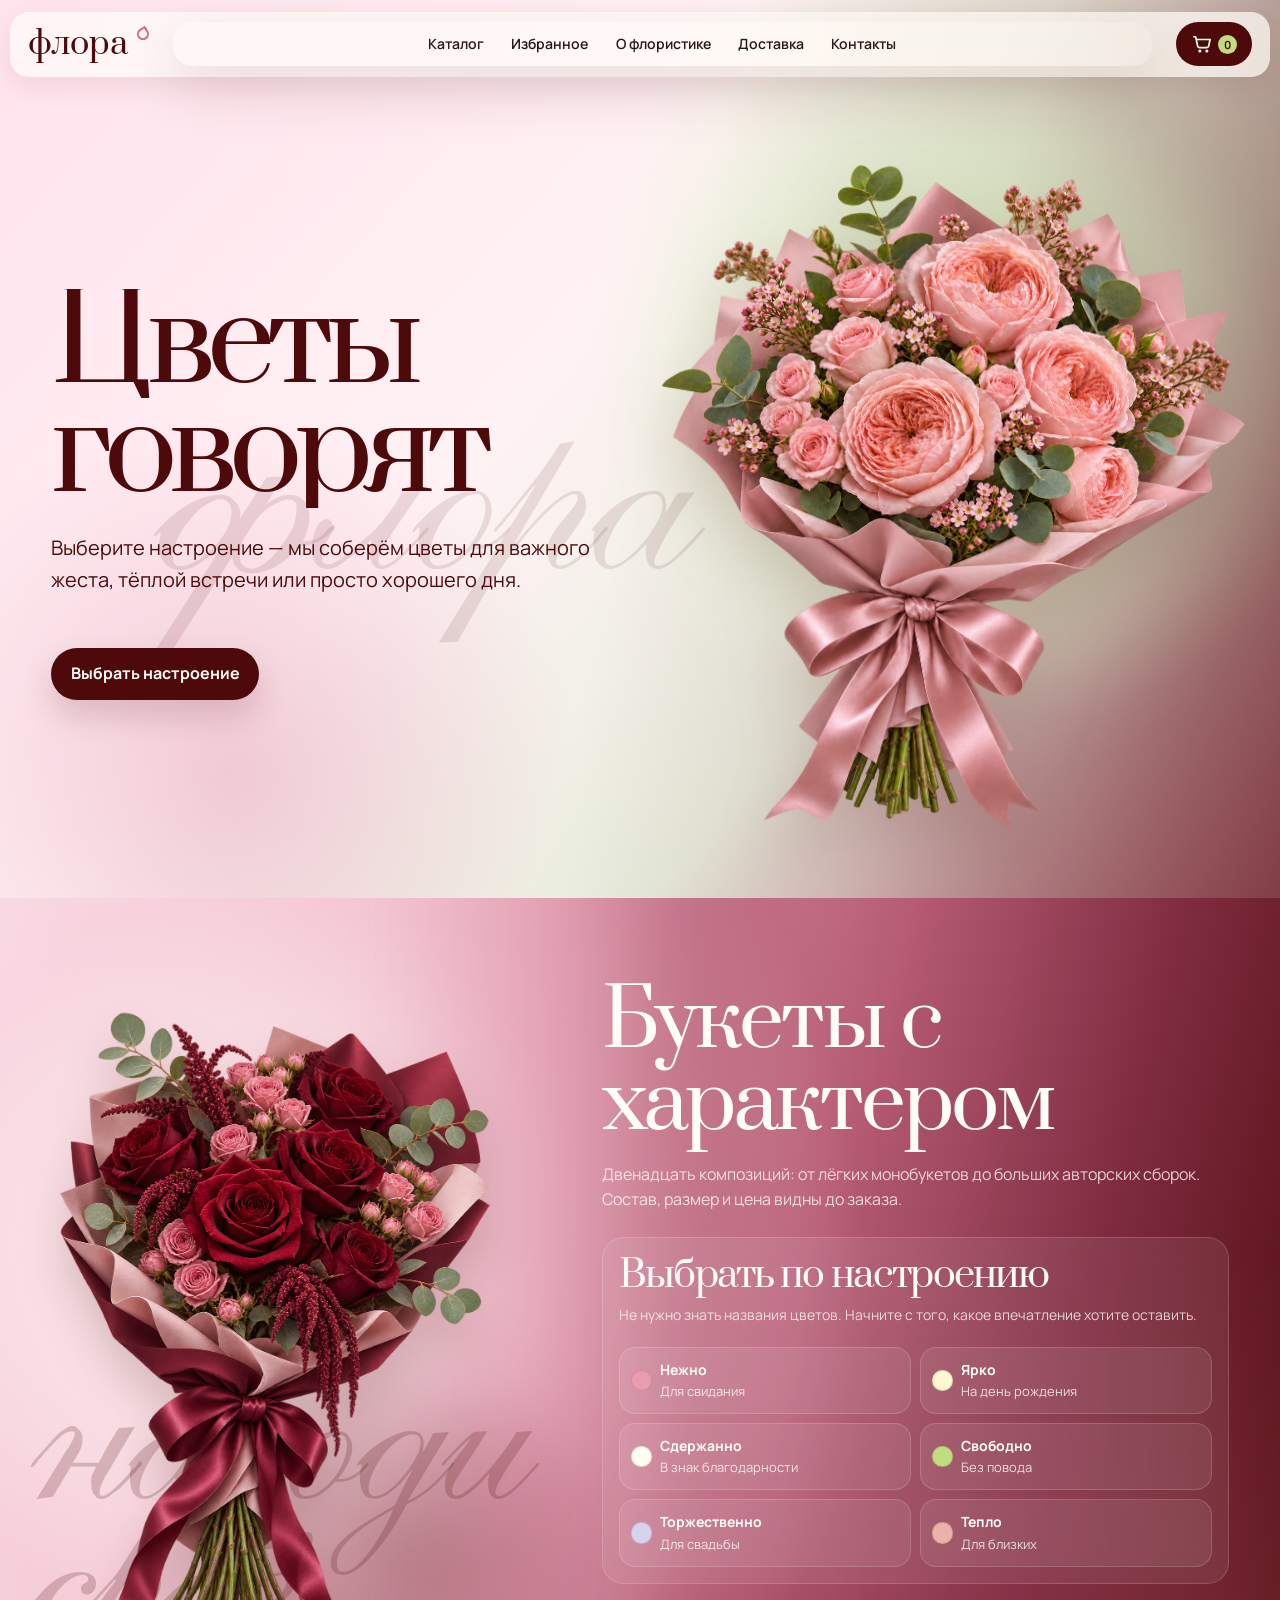
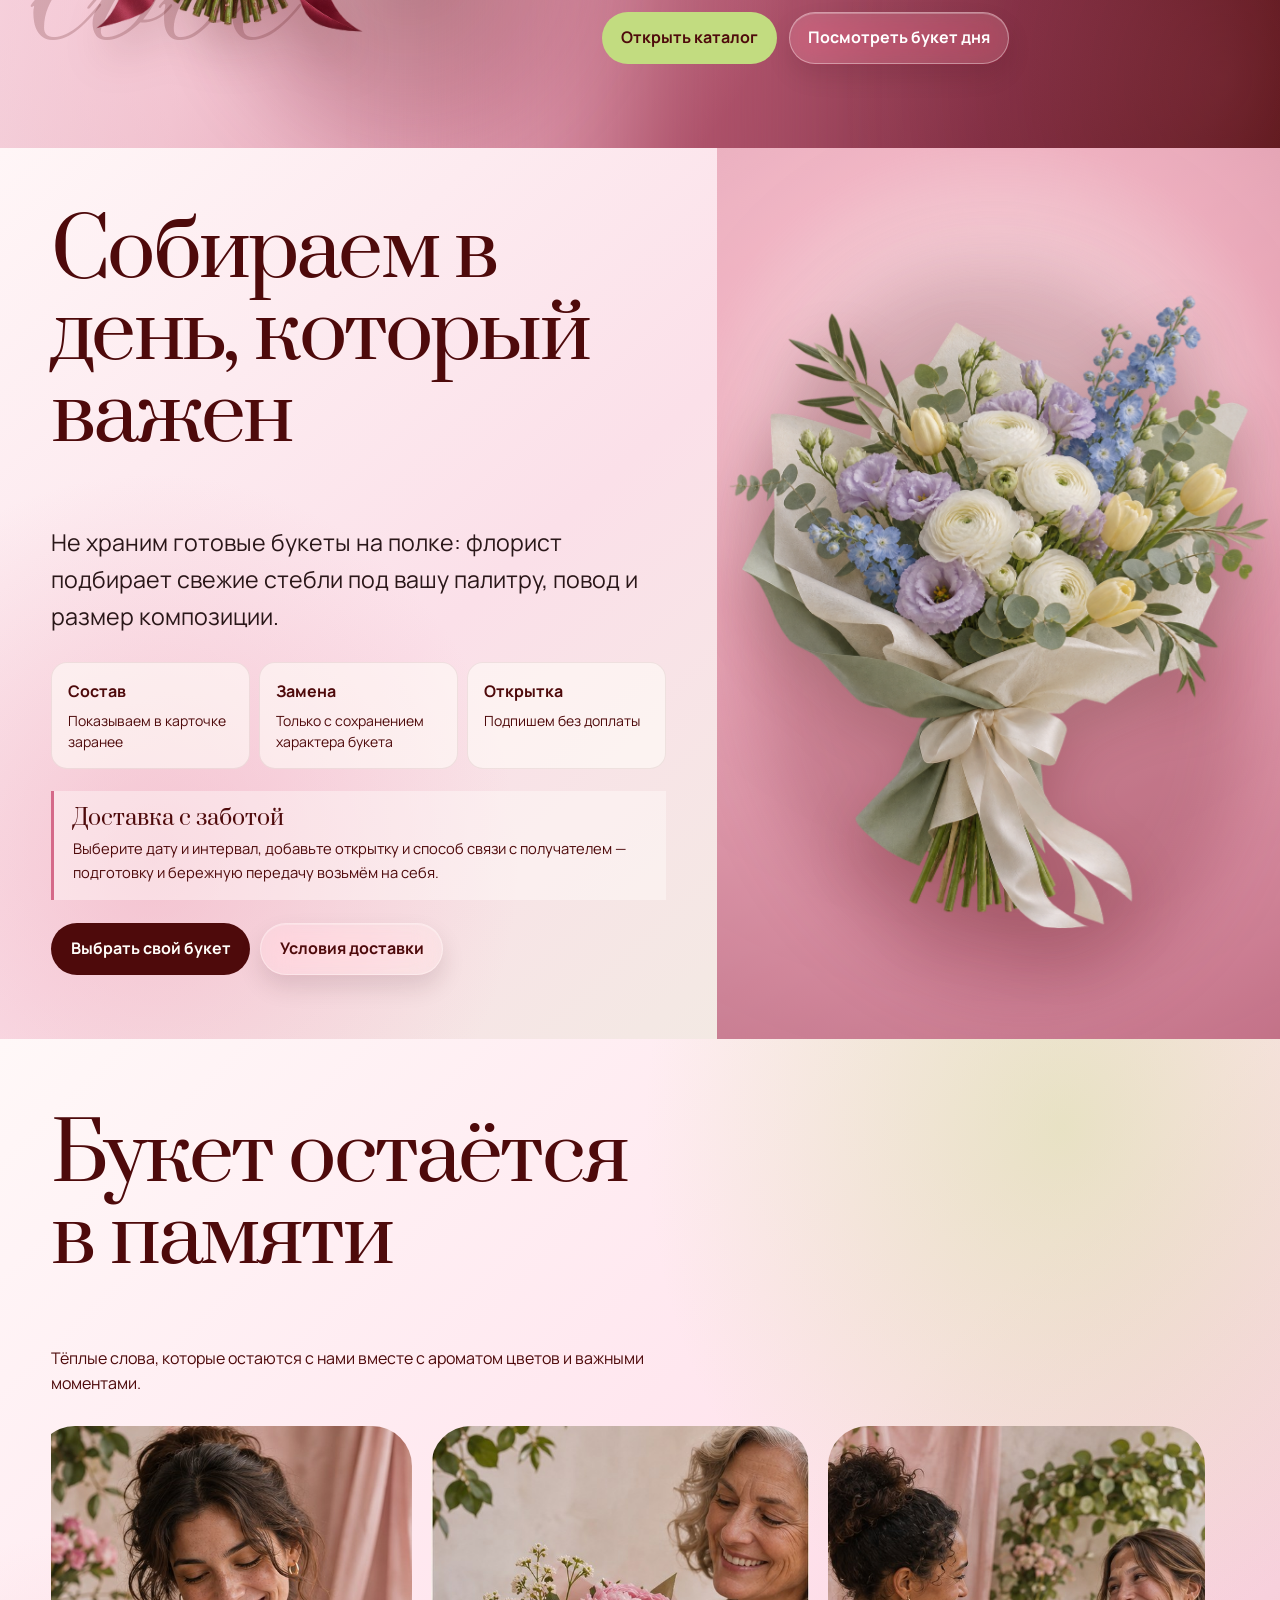
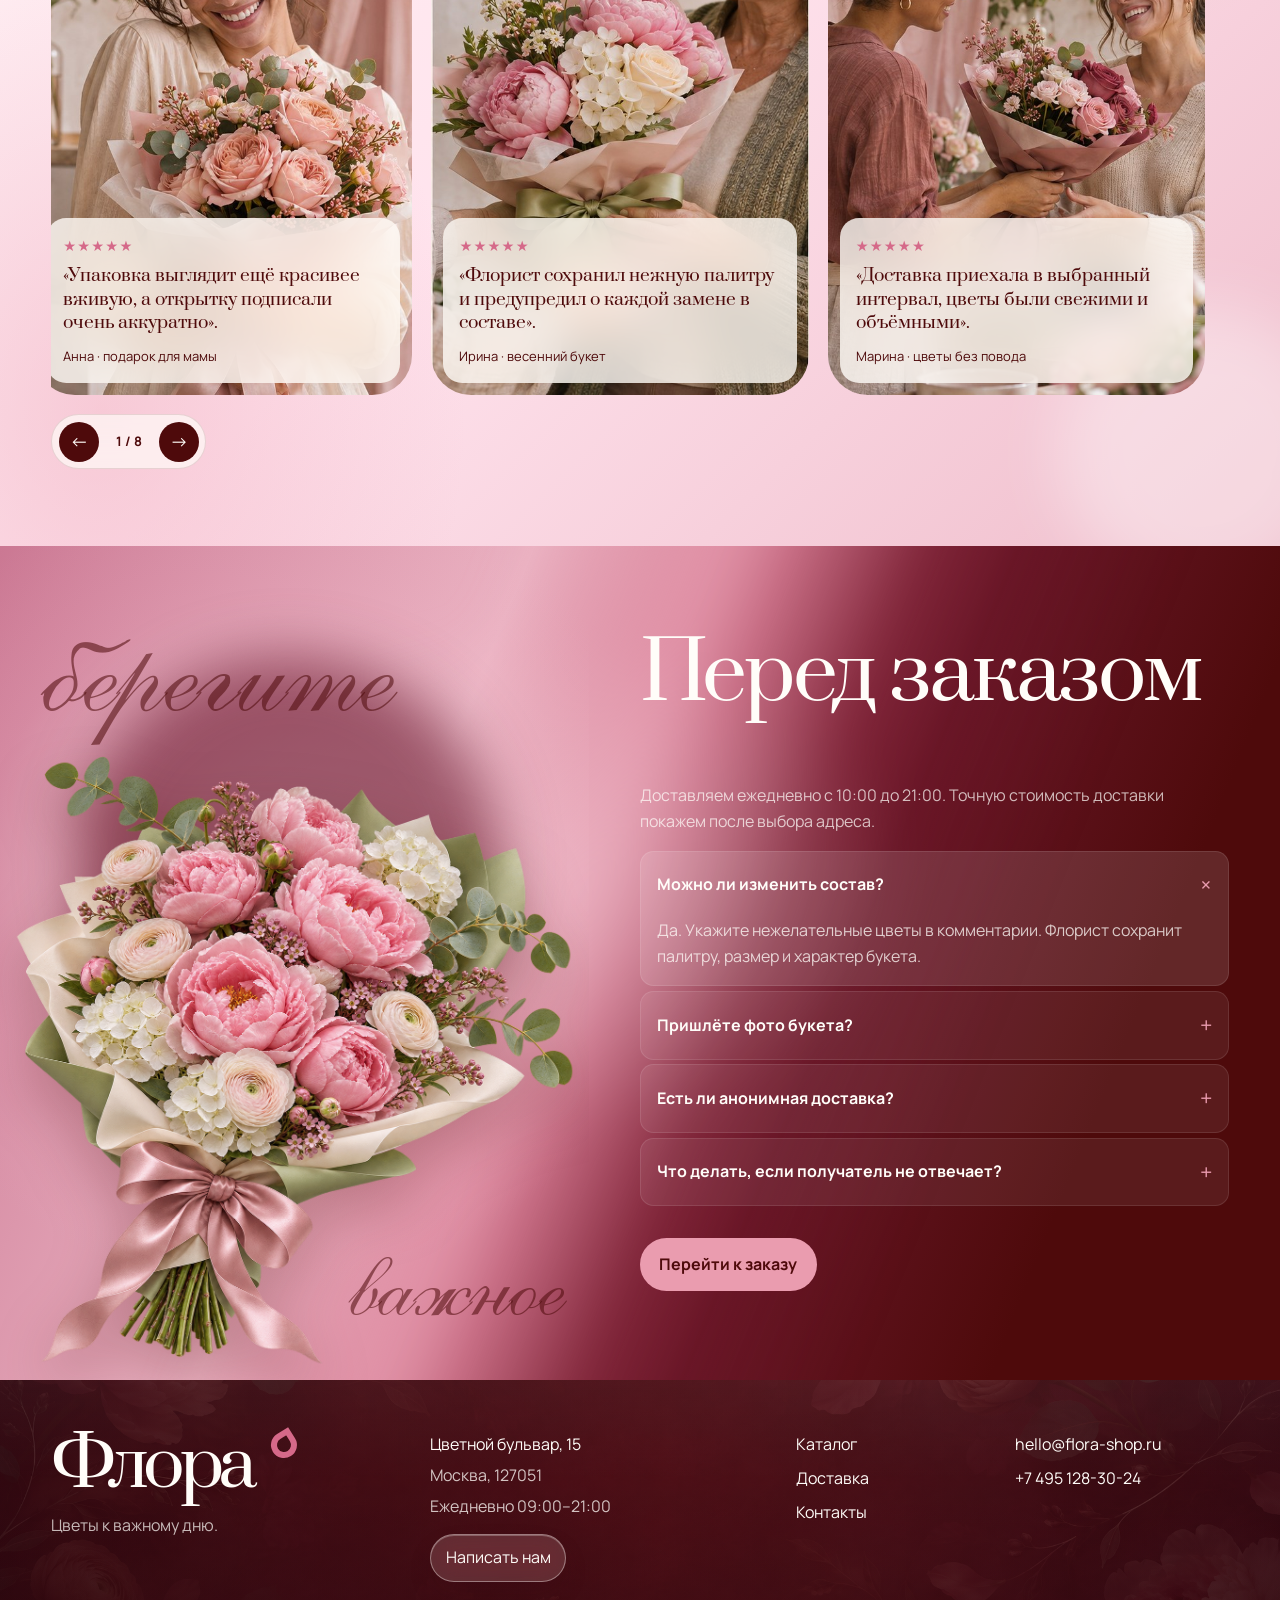
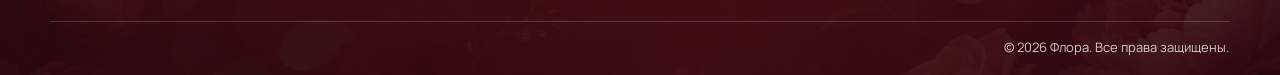
==== index.html @ 9ffde977 "Complete floral shop interface" ====
<!doctype html>
<html lang="ru">
<head>
  <meta charset="UTF-8">
  <meta name="viewport" content="width=device-width, initial-scale=1.0">
  <meta name="description" content="Флора — городской цветочный магазин: авторские букеты и бережная доставка.">
  <meta name="theme-color" content="#FFE6F0">
  <title>Флора — цветы к важному дню</title>
  <link rel="preconnect" href="https://fonts.googleapis.com">
  <link rel="preconnect" href="https://fonts.gstatic.com" crossorigin>
  <link href="https://fonts.googleapis.com/css2?family=Manrope:wght@400;500;600;700&family=Prata&display=swap" rel="stylesheet">
  <link rel="stylesheet" href="css/style.css">
  <link rel="stylesheet" href="css/responsive.css">
  <script>document.documentElement.classList.add('js')</script>
  <script type="module" src="js/main.js"></script>
</head>
<body data-page="home">
  <a class="skip-link" href="#main-content">К основному содержанию</a>
  <header class="site-header" data-header>
    <a class="brand" href="index.html" aria-label="Флора, главная">флора</a>
    <button class="menu-toggle" type="button" aria-expanded="false" aria-controls="site-nav">Меню</button>
    <nav class="site-nav" id="site-nav" aria-label="Основная навигация">
      <a href="catalog.html">Каталог</a>
      <a href="saved.html">Избранное</a>
      <a href="#atelier">О флористике</a>
      <a href="order.html">Доставка</a>
      <a href="contacts.html">Контакты</a>
    </nav>
    <a class="cart-link" href="bag.html" aria-label="Корзина, 0 товаров"><svg class="cart-link__icon" aria-hidden="true" viewBox="0 0 24 24"><path d="M3 4h2l2.1 10.1a2 2 0 0 0 2 1.6h7.8a2 2 0 0 0 2-1.6L20.5 7H6M9.5 20a.75.75 0 1 0 0-1.5.75.75 0 0 0 0 1.5ZM17 20a.75.75 0 1 0 0-1.5.75.75 0 0 0 0 1.5Z"/></svg><span class="cart-count" data-cart-count aria-hidden="true">0</span></a>
  </header>

  <main id="main-content">
    <section class="hero" aria-labelledby="hero-title">
      <div class="hero__photo shutter" data-shutter>
        <picture><img src="images/hero-bouquet-clean-cutout.png" width="1186" height="1327" fetchpriority="high" decoding="async" alt="Объёмный букет пудровых садовых роз с атласной лентой"></picture>
      </div>
      <div class="hero__content">
        <h1 id="hero-title" class="display lines"><span class="line"><span data-line style="--i:0">Цветы</span></span><span class="line"><span data-line style="--i:1">говорят</span></span></h1>
        <p class="hero__lead" data-rise style="--i:2">Выберите настроение — мы соберём цветы для важного жеста, тёплой встречи или просто хорошего дня.</p>
        <a class="button button--primary hero__action" href="#featured" data-rise style="--i:3">Выбрать настроение</a>
      </div>
    </section>

    <section class="featured" id="featured" aria-labelledby="featured-title" data-reveal>
      <div class="featured__visual" aria-hidden="true"><img src="images/featured-bouquet-transparent.png" width="1049" height="1500" loading="lazy" decoding="async" alt="" data-object-reveal></div>
      <div class="featured__copy">
        <div class="featured__intro">
          <h2 id="featured-title">Букеты с характером</h2>
          <p>Двенадцать композиций: от лёгких монобукетов до больших авторских сборок. Состав, размер и цена видны до заказа.</p>
        </div>
        <div class="mood-picker" aria-labelledby="mood-title">
          <div class="mood-picker__heading">
            <h3 id="mood-title">Выбрать по настроению</h3>
            <p>Не нужно знать названия цветов. Начните с того, какое впечатление хотите оставить.</p>
          </div>
          <div class="mood-picker__grid">
            <a href="catalog.html?occasion=date"><span class="color-dot color-dot--rose" aria-hidden="true"></span><strong>Нежно</strong><small>Для свидания</small></a>
            <a href="catalog.html?occasion=birthday"><span class="color-dot color-dot--sun" aria-hidden="true"></span><strong>Ярко</strong><small>На день рождения</small></a>
            <a href="catalog.html?occasion=thanks"><span class="color-dot color-dot--white" aria-hidden="true"></span><strong>Сдержанно</strong><small>В знак благодарности</small></a>
            <a href="catalog.html?occasion=universal"><span class="color-dot color-dot--field" aria-hidden="true"></span><strong>Свободно</strong><small>Без повода</small></a>
            <a href="catalog.html?occasion=wedding"><span class="color-dot color-dot--blue" aria-hidden="true"></span><strong>Торжественно</strong><small>Для свадьбы</small></a>
            <a href="catalog.html?occasion=universal"><span class="color-dot color-dot--warm" aria-hidden="true"></span><strong>Тепло</strong><small>Для близких</small></a>
          </div>
        </div>
        <div class="featured__actions">
          <a class="button button--primary" href="catalog.html">Открыть каталог</a>
          <a class="button button--quiet" href="product.html?id=3">Посмотреть букет дня</a>
        </div>
      </div>
    </section>

    <section class="atelier" id="atelier" aria-labelledby="atelier-title">
      <div class="atelier__copy" data-reveal>
        <h2 id="atelier-title">Собираем в день, который важен</h2>
        <p class="lead">Не храним готовые букеты на полке: флорист подбирает свежие стебли под вашу палитру, повод и размер композиции.</p>
        <dl class="atelier__facts">
          <div><dt>Состав</dt><dd>Показываем в карточке заранее</dd></div>
          <div><dt>Замена</dt><dd>Только с сохранением характера букета</dd></div>
          <div><dt>Открытка</dt><dd>Подпишем без доплаты</dd></div>
        </dl>
        <div class="atelier__delivery">
          <h3>Доставка с заботой</h3>
          <p>Выберите дату и интервал, добавьте открытку и способ связи с получателем — подготовку и бережную передачу возьмём на себя.</p>
        </div>
        <div class="atelier__actions"><a class="button button--primary" href="catalog.html">Выбрать свой букет</a><a class="button button--quiet" href="order.html">Условия доставки</a></div>
      </div>
      <figure class="atelier__photo atelier__photo--bouquet shutter" data-reveal><img src="images/atelier-spring-bouquet.png" width="1159" height="1358" loading="lazy" decoding="async" alt="Объёмный букет белых ранункулюсов, лиловой эустомы, голубого дельфиниума и тюльпанов"></figure>
    </section>

    <section class="reviews" aria-labelledby="reviews-title">
      <div class="reviews__heading" data-reveal>
        <h2 id="reviews-title">Букет остаётся<br>в памяти</h2>
        <p>Тёплые слова, которые остаются с нами вместе с ароматом цветов и важными моментами.</p>
      </div>
      <div class="reviews__carousel" data-reviews-carousel aria-roledescription="карусель" aria-label="Отзывы покупателей">
        <div class="reviews__grid" data-reviews-track>
          <figure class="review-card" data-reveal><img src="images/review-anna.jpg" width="583" height="879" loading="lazy" decoding="async" alt="Девушка держит пудровый букет садовых роз"><figcaption class="glass-card"><p class="review-stars" aria-label="5 из 5 звёзд">★★★★★</p><blockquote>«Упаковка выглядит ещё красивее вживую, а открытку подписали очень аккуратно».</blockquote><p>Анна · подарок для мамы</p></figcaption></figure>
          <figure class="review-card" data-reveal><img src="images/review-irina.jpg" width="583" height="879" loading="lazy" decoding="async" alt="Женщина получает букет пионов и гортензии"><figcaption class="glass-card"><p class="review-stars" aria-label="5 из 5 звёзд">★★★★★</p><blockquote>«Флорист сохранил нежную палитру и предупредил о каждой замене в составе».</blockquote><p>Ирина · весенний букет</p></figcaption></figure>
          <figure class="review-card" data-reveal><img src="images/review-marina.jpg" width="584" height="879" loading="lazy" decoding="async" alt="Две подруги передают друг другу букет в цветочной мастерской"><figcaption class="glass-card"><p class="review-stars" aria-label="5 из 5 звёзд">★★★★★</p><blockquote>«Доставка приехала в выбранный интервал, цветы были свежими и объёмными».</blockquote><p>Марина · цветы без повода</p></figcaption></figure>
          <figure class="review-card" data-reveal><img src="images/review-sofia.png" width="2048" height="3072" loading="lazy" decoding="async" alt="Девушка с букетом белых тюльпанов и розовых ранункулюсов"><figcaption class="glass-card"><p class="review-stars" aria-label="5 из 5 звёзд">★★★★★</p><blockquote>«Очень бережная доставка: написали заранее, а букет оказался ещё объёмнее, чем на фото».</blockquote><p>София · нежный комплимент</p></figcaption></figure>
          <figure class="review-card" data-reveal><img src="images/review-daniel.png" width="2048" height="3072" loading="lazy" decoding="async" alt="Пара принимает букет в светлом интерьере"><figcaption class="glass-card"><p class="review-stars" aria-label="5 из 5 звёзд">★★★★★</p><blockquote>«Заказал сюрприз: команда помогла с текстом открытки и всё приехало точно ко времени».</blockquote><p>Даниил · букет для свидания</p></figcaption></figure>
          <figure class="review-card" data-reveal><img src="images/review-elena.png" width="2048" height="3072" loading="lazy" decoding="async" alt="Женщина получает букет персиковых роз в светлой квартире"><figcaption class="glass-card"><p class="review-stars" aria-label="5 из 5 звёзд">★★★★★</p><blockquote>«Заказ оформила вечером, а утром уже получила бережное сообщение от курьера. Цветы — как на фото, только ещё нежнее».</blockquote><p>Елена · сюрприз для сестры</p></figcaption></figure>
          <figure class="review-card" data-reveal><img src="images/review-artem.png" width="2048" height="3072" loading="lazy" decoding="async" alt="Пара с бордовым букетом у городского кафе"><figcaption class="glass-card"><p class="review-stars" aria-label="5 из 5 звёзд">★★★★★</p><blockquote>«Угадали с настроением: глубокий винный букет и очень деликатная упаковка. Получательница была в восторге».</blockquote><p>Артём · важное свидание</p></figcaption></figure>
          <figure class="review-card" data-reveal><img src="images/review-vera.png" width="2048" height="3072" loading="lazy" decoding="async" alt="Девушка с весенним букетом белых тюльпанов"><figcaption class="glass-card"><p class="review-stars" aria-label="5 из 5 звёзд">★★★★★</p><blockquote>«Попросила сделать композицию лёгкой и весенней — получилось именно то самое ощущение. Спасибо флористу за вкус».</blockquote><p>Вера · цветы без повода</p></figcaption></figure>
        </div>
        <div class="reviews__controls" aria-label="Управление отзывами"><button class="reviews__control" type="button" data-review-prev aria-label="Предыдущий отзыв">←</button><span class="reviews__count" data-reviews-count aria-live="off">1 / 8</span><button class="reviews__control" type="button" data-review-next aria-label="Следующий отзыв">→</button></div>
      </div>
    </section>

    <section class="faq" aria-labelledby="faq-title">
      <div class="faq__media" data-reveal><span class="faq__halo" aria-hidden="true"></span><span class="faq__signature" aria-hidden="true"><span>берегите</span><span>важное</span></span><img class="faq__bouquet" src="images/catalog-bouquet-transparent.png" width="1024" height="1365" loading="lazy" decoding="async" alt="" data-object-reveal></div>
      <div class="faq__content" data-reveal>
        <h2 id="faq-title">Перед заказом</h2>
        <p>Доставляем ежедневно с 10:00 до 21:00. Точную стоимость доставки покажем после выбора адреса.</p>
        <details open><summary>Можно ли изменить состав?</summary><p>Да. Укажите нежелательные цветы в комментарии. Флорист сохранит палитру, размер и характер букета.</p></details>
        <details><summary>Пришлёте фото букета?</summary><p>По запросу мы отправим фото готовой композиции перед передачей курьеру.</p></details>
        <details><summary>Есть ли анонимная доставка?</summary><p>Да. Мы не назовём заказчика и не вложим чек в букет.</p></details>
        <details><summary>Что делать, если получатель не отвечает?</summary><p>Курьер свяжется с заказчиком и согласует повторную попытку.</p></details>
        <a class="button button--primary" href="order.html">Перейти к заказу</a>
      </div>
    </section>
  </main>

  <footer class="site-footer site-footer--unified">
    <img src="images/bouquet-garden-rose.jpg" width="354" height="354" loading="lazy" decoding="async" alt="">
    <div class="site-footer__grid">
      <div class="site-footer__identity"><a class="brand brand--footer" href="index.html">Флора</a><p>Цветы к важному дню.</p></div>
      <address class="site-footer__address"><a href="https://yandex.ru/maps" rel="noopener" target="_blank">Цветной бульвар, 15</a><span>Москва, 127051</span><span>Ежедневно 09:00–21:00</span><a href="tel:+74951283024">+7 495 128-30-24</a><a class="site-footer__write" href="mailto:hello@flora-shop.ru">Написать нам</a></address>
      <nav aria-label="Навигация в подвале"><a href="catalog.html">Каталог</a><a href="order.html">Доставка</a><a href="contacts.html">Контакты</a></nav>
      <div class="site-footer__contact"><a href="mailto:hello@flora-shop.ru">hello@flora-shop.ru</a><a href="tel:+74951283024">+7 495 128-30-24</a></div>
    </div>
    <div class="site-footer__bottom"><p class="site-footer__wordmark">флора</p><p>© <span data-current-year>2026</span> Флора. Все права защищены.</p></div>
  </footer>
  <button class="scroll-top" type="button" data-scroll-top aria-label="Вернуться наверх"><span aria-hidden="true">↑</span></button>
  <div class="toast" role="status" aria-live="polite" aria-atomic="true" hidden data-toast></div>
</body>
</html>
---- css/style.css ----
@font-face {
  font-family: "Allegretto Script Two";
  src: url("../assets/fonts/allegretto-script-two.ttf") format("truetype");
  font-display: swap;
}

:root {
  color-scheme: light;
  --paper: #f2eee8;
  --paper-bright: #fffdf9;
  --blush: #ffe6f0;
  --petal: #ea9caf;
  --orchid: #d56989;
  --sorbet: #c2dc80;
  --khaki: #9dad71;
  --garnet: #4e0a0b;
  --ink: #2a1719;
  --ink-soft: #4e0a0b;
  --danger: #9e263f;
  --success: #486330;
  --line: rgba(78, 10, 11, 0.18);
  --glass: rgba(255, 253, 249, 0.72);
  --glass-strong: rgba(255, 253, 249, 0.9);
  --shadow-sm: 0 10px 28px rgba(78, 10, 11, 0.08);
  --shadow-md: 0 24px 60px rgba(78, 10, 11, 0.14);
  --radius-sm: 0.75rem;
  --radius-md: 1.4rem;
  --radius-lg: 2.5rem;
  --max: 90rem;
  --gutter: clamp(1rem, 4vw, 4rem);
  --ease-out: cubic-bezier(0.23, 1, 0.32, 1);
  --ease-in-out: cubic-bezier(0.77, 0, 0.175, 1);
  --header-offset: 6.5rem;
  --font-display: "Prata", Georgia, serif;
  --font-script: "Allegretto Script Two", cursive;
  --font-ui: "Manrope", system-ui, sans-serif;
}

*,
*::before,
*::after { box-sizing: border-box; }

html {
  scroll-behavior: smooth;
  scroll-padding-top: var(--header-offset);
  overflow-x: clip;
}

body {
  margin: 0;
  min-width: 20rem;
  background: var(--paper);
  color: var(--ink);
  font-family: var(--font-ui);
  font-size: 1rem;
  line-height: 1.6;
  text-rendering: optimizeLegibility;
}

body::before {
  position: fixed;
  inset: 0;
  z-index: -2;
  background:
    radial-gradient(circle at 10% 8%, rgba(255, 179, 208, 0.44), transparent 32rem), /* taste-skill-ignore: user-pinned soft palette field */
    radial-gradient(circle at 92% 26%, rgba(194, 220, 128, 0.26), transparent 28rem), /* taste-skill-ignore: user-pinned soft palette field */
    linear-gradient(145deg, #fffdf9 0%, #f2eee8 48%, #ffe6f0 100%); /* taste-skill-ignore: user-pinned soft palette field */
  content: "";
}

img { display: block; max-width: 100%; }

a { color: inherit; text-underline-offset: 0.22em; }

button,
input,
select,
textarea { font: inherit; }

button,
select,
summary,
[role="button"],
.button { cursor: pointer; }

button { color: inherit; }

h1,
h2,
h3,
p { margin-top: 0; }

h1,
h2,
h3,
.brand,
.display {
  font-family: var(--font-display);
  font-weight: 400;
}

h1,
h2 {
  line-height: 1.02;
  letter-spacing: -0.035em;
}

h1 { font-size: clamp(2.7rem, 12vw, 6.7rem); }
h2 { font-size: clamp(2.25rem, 8vw, 5rem); }
h3 { font-size: 1.35rem; line-height: 1.15; }

:focus-visible {
  outline: 0.18rem solid var(--garnet);
  outline-offset: 0.2rem;
}

::selection { background: var(--sorbet); color: var(--garnet); }

[hidden] { display: none !important; }

.skip-link {
  position: fixed;
  top: 0.5rem;
  left: 0.5rem;
  z-index: 100;
  padding: 0.75rem 1rem;
  background: var(--garnet);
  color: var(--paper-bright);
  transform: translateY(-150%);
  transition: transform 160ms var(--ease-out);
}

.skip-link:focus { transform: translateY(0); }

.site-header {
  position: sticky;
  top: 0.75rem;
  z-index: 50;
  display: grid;
  grid-template-columns: auto 1fr auto;
  align-items: center;
  gap: 0.55rem;
  width: min(calc(100% - 1.25rem), calc(var(--max) - 2rem));
  margin: 0.75rem auto 0;
  padding: 0.55rem 0.65rem 0.55rem 1rem;
  border: 0;
  border-radius: 1.2rem;
  background: var(--glass-strong);
  box-shadow: var(--shadow-sm); /* taste-skill-ignore: sticky glass navigation is a real overlay */
  isolation: isolate;
}

@supports (backdrop-filter: blur(1px)) {
  .site-header,
  .glass-card,
  .bouquet-finder,
  .catalog-controls,
  .cart-summary,
  .order-summary {
    background: var(--glass);
    backdrop-filter: blur(22px) saturate(145%); /* taste-skill-ignore: liquid glass explicitly requested */
  }
}

.brand {
  color: var(--garnet);
  font-size: clamp(1.5rem, 4vw, 2rem);
  line-height: 1;
  text-decoration: none;
}

.brand::after { display: inline-block; width: .38em; aspect-ratio: 1; margin-left: .28em; border: .09em solid var(--orchid); border-radius: 50% 0 50% 50%; content: ""; transform: rotate(-32deg); vertical-align: top; }

.menu-toggle {
  justify-self: end;
  min-width: 3rem;
  min-height: 2.75rem;
  border: 0;
  border-radius: 999px;
  background: transparent;
  color: var(--garnet);
  font-weight: 700;
}

.site-nav {
  position: absolute;
  top: calc(100% + 0.55rem);
  left: 0;
  display: grid;
  width: 100%;
  padding: 0.8rem;
  border: 1px solid rgba(255, 255, 255, 0.8);
  border-radius: 1.2rem;
  background: rgba(255, 253, 249, 0.96);
  box-shadow: var(--shadow-md); /* taste-skill-ignore: navigation popover is a real overlay */
  opacity: 0;
  pointer-events: none;
  transform: translateY(-0.35rem) scale(0.97);
  transform-origin: top center;
  transition: opacity 180ms var(--ease-out), transform 180ms var(--ease-out);
}

.site-header.is-open .site-nav {
  opacity: 1;
  pointer-events: auto;
  transform: translateY(0) scale(1);
}

.using-keyboard .site-nav { transition-duration: 0ms; }
.using-keyboard .button,
.using-keyboard .menu-toggle,
.using-keyboard .cart-link,
.using-keyboard .icon-button { transition-duration: 0ms; }

.site-nav a {
  min-height: 2.75rem;
  padding: 0.65rem 0.85rem;
  border-radius: 0.75rem;
  font-weight: 600;
  text-decoration: none;
}

.site-nav a[aria-current="page"] { background: var(--blush); color: var(--garnet); }

.cart-link {
  display: inline-flex;
  align-items: center;
  justify-content: center;
  gap: 0.3rem;
  min-height: 2.75rem;
  padding: 0.55rem 0.65rem;
  border-radius: 999px;
  background: var(--garnet);
  color: var(--paper-bright);
  font-size: .875rem;
  font-weight: 700;
  text-decoration: none;
}

.cart-link__icon {
  width: 1.4rem;
  height: 1.4rem;
  fill: none;
  stroke: currentColor;
  stroke-linecap: round;
  stroke-linejoin: round;
  stroke-width: 1.8;
}

.cart-count {
  display: grid;
  place-items: center;
  min-width: 1.2rem;
  height: 1.2rem;
  padding-inline: 0.2rem;
  border-radius: 999px;
  background: var(--sorbet);
  color: var(--garnet);
  font-size: .7rem;
  line-height: 1;
}

main { min-height: 55vh; }

.hero {
  position: relative;
  display: grid;
  grid-template-areas: "content" "photo";
  width: min(100%, var(--max));
  margin: -4.9rem auto 0;
  padding: 7.5rem var(--gutter) 4.5rem;
  background: var(--blush);
  overflow: clip;
  isolation: isolate;
}

.hero::before {
  position: absolute;
  top: 7rem;
  right: -5rem;
  z-index: -1;
  width: min(80vw, 34rem);
  aspect-ratio: 1;
  border-radius: 50%;
  background: #d9f9dc;
  content: "";
}

.hero__photo {
  position: relative;
  z-index: 2;
  grid-area: photo;
  width: min(82vw, 30rem);
  margin: 0 auto -5rem;
  transform: rotate(2deg);
}

.hero__photo picture,
.hero__photo img { width: 100%; }

.hero__photo img { aspect-ratio: auto; object-fit: contain; filter: drop-shadow(0 2rem 1.5rem rgba(78,10,11,.18)); } /* taste-skill-ignore: transparent object needs a grounded optical shadow */

.hero__content { position: relative; z-index: 3; grid-area: content; }

.display {
  max-width: 10ch;
  margin-bottom: 1.5rem;
  color: var(--garnet);
  font-size: clamp(3rem, 14vw, 7.6rem);
  line-height: 0.9;
  letter-spacing: -0.065em;
}

.line { display: block; overflow: hidden; }
.line > span { display: block; }

.hero__lead { max-width: 38rem; color: var(--ink-soft); font-size: clamp(1rem, 2vw, 1.25rem); }

.hero::after {
  position: absolute;
  top: 18%;
  left: -0.04em;
  z-index: 1;
  color: rgba(78, 10, 11, 0.085);
  content: "флора";
  font-family: var(--font-display);
  font-size: clamp(7rem, 28vw, 24rem);
  line-height: 0.75;
  letter-spacing: -0.08em;
  white-space: nowrap;
}

.bouquet-finder {
  display: grid;
  gap: 0.9rem;
  max-width: 42rem;
  margin-top: 2rem;
  padding: 1rem;
  border: 0;
  border-radius: var(--radius-md);
  background: rgba(255, 253, 249, 0.7);
}

.field-group { display: grid; align-content: start; gap: 0.38rem; }

.field-group label,
.promo-form > label {
  color: var(--garnet);
  font-size: .875rem;
  font-weight: 700;
  letter-spacing: 0;
  text-transform: none;
}

input,
select,
textarea {
  width: 100%;
  min-height: 3rem;
  border: 1px solid rgba(78, 10, 11, 0.28);
  border-radius: 0.75rem;
  background: rgba(255, 253, 249, 0.85);
  color: var(--ink);
  padding: 0.72rem 0.85rem;
  transition: border-color 160ms var(--ease-out), outline-color 160ms var(--ease-out);
}

textarea { resize: vertical; }

input:focus,
select:focus,
textarea:focus {
  border-color: var(--garnet);
  outline: .2rem solid rgba(213, 105, 137, 0.34);
  outline-offset: 0;
  outline: 0;
}

[aria-invalid="true"] { border-color: var(--danger); }

.finder-result {
  display: grid;
  grid-template-columns: auto 1fr;
  gap: 0.1rem 0.65rem;
  align-content: center;
  min-height: 3rem;
  padding: 0.4rem 0.75rem;
  border-left: 0.28rem solid var(--khaki);
  color: var(--ink-soft);
}

.finder-result strong { color: var(--garnet); }
.finder-result span:last-child { grid-column: 2; }

.button {
  display: inline-flex;
  align-items: center;
  justify-content: center;
  min-height: 3rem;
  padding: 0.78rem 1.15rem;
  border: 1px solid transparent;
  border-radius: 999px;
  font-weight: 700;
  text-align: center;
  text-decoration: none;
  transition: transform 140ms var(--ease-out), background-color 180ms ease, color 180ms ease, border-color 180ms ease;
}

.button:active,
.menu-toggle:active,
.cart-link:active,
.icon-button:active { transform: scale(0.97); }

.button--primary { background: var(--garnet); color: var(--paper-bright); }
.button--quiet { border-color: transparent; background: rgba(255,230,240,.72); color: var(--garnet); }
.button--wide { width: 100%; }

.featured,
.occasion-index,
.atelier,
.delivery-story,
.reviews,
.faq,
.contact-bands,
.page-intro,
.catalog,
.breadcrumbs,
.product-detail,
.related-products,
.cart-layout,
.checkout-layout,
.order-success,
.contact-hero,
.contact-notes {
  width: min(100%, var(--max));
  margin-inline: auto;
}

.featured {
  position: relative;
  display: grid;
  min-height: 42rem;
  background: var(--garnet);
  color: var(--paper-bright);
  overflow: hidden;
}

.featured__visual { position: relative; display: grid; place-items: center; min-height: 34rem; background: var(--blush); overflow: hidden; isolation: isolate; }
.featured__visual::before { position: absolute; inset: auto auto 8% -7%; z-index: -1; color: rgba(78,10,11,.13); content: "находи\A своё"; font-family: var(--font-script); font-size: clamp(8rem, 20vw, 18rem); line-height: .75; letter-spacing: -.08em; white-space: pre-line; }
.featured__visual img { width: min(88%, 34rem); max-height: 94%; object-fit: contain; filter: drop-shadow(0 1.8rem 1.4rem rgba(78,10,11,.2)); } /* taste-skill-ignore: transparent object needs a grounded optical shadow */

.featured__copy {
  display: grid;
  gap: 2rem;
  padding: clamp(2rem, 6vw, 5rem) var(--gutter);
}

.featured__copy h2 { max-width: 7ch; margin-bottom: 1rem; }
.featured__copy p { max-width: 38rem; color: rgba(255, 253, 249, 0.78); }
.featured__tabs { order: 2; display: flex; flex-wrap: wrap; gap: 0.5rem 1rem; font-size: 0.875rem; }
.featured__copy > div:nth-child(2) { order: 1; }
.featured__actions { order: 3; }
.featured__tabs a { color: var(--paper-bright); }
.featured__actions { display: flex; flex-wrap: wrap; gap: 0.7rem; }
.featured .button--primary { background: var(--sorbet); color: var(--garnet); }
.featured .button--quiet { border-color: rgba(255,255,255,.65); color: white; }

.occasion-index { padding: clamp(4rem, 9vw, 8rem) var(--gutter); background: var(--paper-bright); }
.occasion-index__title { display: grid; gap: 1rem; margin-bottom: 2.5rem; }
.occasion-index__title h2 { margin-bottom: 0; color: var(--garnet); }
.occasion-index__title p { max-width: 34rem; color: var(--ink-soft); }
.occasion-index__rows { display: grid; gap: .25rem; }
.occasion-index__rows a { display: grid; grid-template-columns: auto 1fr; gap: 0.25rem 0.8rem; align-items: center; padding: 1.2rem .85rem; background: rgba(255,230,240,.45); text-decoration: none; }
.occasion-index__rows a > span:last-child { grid-column: 2; color: var(--ink-soft); font-size: 0.85rem; }
.color-dot { grid-row: span 2; width: 2.6rem; aspect-ratio: 1; border-radius: 50%; }
.color-dot--rose { background: var(--petal); }
.color-dot--sun { background: #fcf8d2; }
.color-dot--white { background: #fffef3; }
.color-dot--field { background: var(--sorbet); }
.color-dot--blue { background: #d8d3ed; }

.atelier { display: grid; background: var(--blush); }
.atelier__copy { padding: clamp(3.5rem, 8vw, 7rem) var(--gutter); }
.atelier__copy h2 { max-width: 8ch; color: var(--garnet); }
.lead { max-width: 42rem; font-size: clamp(1.1rem, 2.5vw, 1.45rem); }
.atelier__facts { display: grid; margin: 2.5rem 0 0; }
.atelier__facts div { padding: 1rem; background: rgba(255,253,249,.45); }
.atelier__facts dt { color: var(--garnet); font-weight: 700; }
.atelier__facts dd { margin: 0; color: var(--ink-soft); }
.atelier__photo { margin: 0; min-height: 28rem; overflow: hidden; }
.atelier__photo img { width: 100%; height: 100%; object-fit: cover; }

.delivery-story { display: grid; gap: 2rem; padding: clamp(4rem, 9vw, 8rem) var(--gutter); background: var(--paper); }
.delivery-story__intro h2 { max-width: 7ch; color: var(--garnet); }
.delivery-story__intro p { max-width: 38rem; color: var(--ink-soft); }
.text-link { color: var(--garnet); font-weight: 700; }
.delivery-slip { display: grid; gap: .35rem; margin: 0; padding: 0; list-style: none; }
.delivery-slip li { display: grid; grid-template-columns: auto 1fr auto; gap: 0.8rem; align-items: baseline; padding: 1rem; background: rgba(255,230,240,.52); }
.delivery-slip li::before { width: .72rem; aspect-ratio: 1; border-radius: 50%; background: var(--orchid); content: ""; }
.delivery-slip time { color: var(--ink-soft); font-size: 0.85rem; }
.delivery-slip__total { color: var(--garnet); font-weight: 700; }

.reviews { position: relative; padding: clamp(4rem, 9vw, 8rem) var(--gutter); background: var(--blush); overflow: hidden; }
.reviews::before { position: absolute; right: -4rem; bottom: -3rem; width: 18rem; aspect-ratio: 1; border-radius: 50%; background: rgba(255,255,255,.38); filter: blur(2rem); content: ""; }
.reviews__heading { position: relative; z-index: 2; max-width: 48rem; margin-bottom: 2.5rem; }
.reviews__heading h2 { color: var(--garnet); }
.reviews__heading > p:last-child { max-width: 40rem; color: var(--ink-soft); }
.section-note { margin-bottom: 0.7rem; color: var(--garnet); font-size: .875rem; font-weight: 700; letter-spacing: .04em; }
.reviews__grid { display: grid; gap: 1.2rem; }
.review-card { position: relative; min-height: 30rem; margin: 0; border-radius: var(--radius-lg); overflow: hidden; }
.review-card img { width: 100%; height: 100%; min-height: 30rem; object-fit: cover; }
.glass-card { position: absolute; right: 0.75rem; bottom: 0.75rem; left: 0.75rem; padding: 1rem; border: 0; border-radius: 1.2rem; background: rgba(255,253,249,.8); }
.glass-card blockquote { margin: 0 0 0.75rem; color: var(--garnet); font-family: var(--font-display); font-size: 1.08rem; line-height: 1.35; }
.glass-card p { margin: 0; color: var(--ink-soft); font-size: .8125rem; }

.faq { display: grid; background: var(--garnet); color: var(--paper-bright); }
.faq__media { position: relative; min-height: 30rem; overflow: hidden; }
.faq__main-photo { width: 100%; height: 100%; min-height: 30rem; object-fit: cover; opacity: .82; }
.faq__detail-photo { position: absolute; right: 1rem; bottom: 1rem; width: 36%; aspect-ratio: 1; border: .55rem solid var(--paper-bright); border-radius: 50%; object-fit: cover; }
.faq__content { padding: clamp(3rem, 7vw, 6rem) var(--gutter); }
.faq__content > p { color: rgba(255,253,249,.72); }
.faq details { margin-bottom: .3rem; padding-inline: 1rem; background: rgba(255,255,255,.07); }
.faq details:last-of-type { margin-bottom: 2rem; }
.faq summary { padding: 1rem 0; font-weight: 700; }
.faq details p { color: rgba(255,253,249,.76); }
.faq .button { background: var(--petal); color: var(--garnet); }

.contact-bands { display: grid; padding: 0; background: var(--paper-bright); }
.contact-bands > * { margin: 0; padding: 1rem var(--gutter); background: rgba(255,230,240,.35); text-decoration: none; }
.contact-bands__hello { background: var(--khaki); color: var(--garnet); font-weight: 700; }

.site-footer { position: relative; width: min(100%, var(--max)); min-height: 42rem; margin-inline: auto; padding: clamp(2rem, 5vw, 4rem) var(--gutter); background: var(--garnet); color: var(--paper-bright); overflow: hidden; isolation: isolate; }
.site-footer > img { position: absolute; inset: 0; z-index: -2; width: 100%; height: 100%; object-fit: cover; opacity: .26; }
.site-footer::after { position: absolute; inset: 0; z-index: -1; background: linear-gradient(180deg, rgba(78,10,11,.35), rgba(78,10,11,.94)); content: ""; } /* taste-skill-ignore: permitted photo scrim */
.site-footer__top { display: flex; flex-wrap: wrap; justify-content: space-between; gap: 2rem; }
.site-footer nav { display: flex; flex-wrap: wrap; gap: 1rem 1.5rem; }
.site-footer__wordmark { margin: 7rem 0 2rem; font-family: var(--font-display); font-size: clamp(5rem, 25vw, 18rem); line-height: .7; letter-spacing: -.08em; }
.site-footer__legal { display: grid; gap: 1rem; padding-top: 1.5rem; font-size: .875rem; }
.credits { color: rgba(255,253,249,.62); }
.site-footer--compact { min-height: auto; display: grid; gap: 2rem; background: var(--garnet); }
.site-footer--compact::after { display: none; }
.site-footer--compact p { margin-bottom: 0; }
.brand--footer { color: var(--paper-bright); }

.page-intro { display: grid; min-height: 25rem; background: var(--blush); overflow: hidden; }
.page-intro > div,
.page-intro--simple { padding: clamp(5rem, 10vw, 9rem) var(--gutter) clamp(3rem, 7vw, 6rem); }
.page-intro h1 { max-width: 10ch; margin-bottom: 1rem; color: var(--garnet); }
.page-intro p { max-width: 38rem; color: var(--ink-soft); font-size: 1.1rem; }
.page-intro img { width: 100%; height: 100%; min-height: 24rem; padding: clamp(1.5rem, 4vw, 3.5rem); object-fit: contain; }
.page-intro--simple { display: block; min-height: auto; }

.catalog { padding: clamp(2rem, 6vw, 5rem) var(--gutter) clamp(5rem, 8vw, 8rem); background: var(--paper-bright); }
.catalog-controls { position: relative; z-index: 15; display: grid; gap: .8rem; margin-bottom: 2.5rem; padding: 1rem; border: 0; border-radius: var(--radius-md); background: rgba(255,253,249,.94); }
.catalog-controls__reset { align-self: end; }
.catalog-status { display: flex; flex-wrap: wrap; align-items: baseline; justify-content: space-between; gap: 1rem; margin-bottom: 1.5rem; }
.catalog-status h2 { margin-bottom: 0; color: var(--garnet); font-size: clamp(2rem, 6vw, 3.8rem); }
.catalog-status p { margin-bottom: 0; color: var(--ink-soft); }

.product-grid { display: grid; grid-template-columns: repeat(2, minmax(0, 1fr)); gap: 1rem; }
.product-card { position: relative; display: grid; align-content: start; min-width: 0; background: transparent; }
.product-card__media { position: relative; aspect-ratio: 4 / 5; border-radius: 1.25rem; background: var(--blush); overflow: hidden; }
.product-card__media img { width: 100%; height: 100%; object-fit: cover; transition: transform 280ms var(--ease-out); }
.product-card__badge { position: absolute; top: .65rem; left: .65rem; padding: .32rem .56rem; border-radius: 999px; background: var(--garnet); color: white; font-size: .8125rem; font-weight: 700; }
.icon-button { display: grid; place-items: center; width: 2.75rem; height: 2.75rem; border: 1px solid rgba(78,10,11,.18); border-radius: 50%; background: rgba(255,253,249,.86); color: var(--garnet); transition: transform 140ms var(--ease-out), background-color 180ms ease, color 180ms ease; }
.product-card__favorite { position: absolute; top: .55rem; right: .55rem; }
.product-card__favorite[aria-pressed="true"] { background: var(--garnet); color: white; }
.product-card__body { display: grid; gap: .55rem; padding: .85rem .15rem 0; }
.product-card__body h3 { margin: 0; color: var(--garnet); font-size: clamp(1rem, 3vw, 1.35rem); }
.product-card__body h3 a { text-decoration: none; }
.product-card__meta { margin: 0; color: var(--ink-soft); font-size: .8125rem; }
.product-card__footer { display: grid; gap: .55rem; }
.product-card__price { margin: 0; font-weight: 700; }
.product-card__actions { display: flex; flex-wrap: wrap; gap: .4rem; }
.product-card .button { min-height: 2.75rem; flex: 1; padding: .55rem .7rem; font-size: .8125rem; }

.empty-state { grid-column: 1 / -1; padding: 3rem 1rem; border: 1px dashed var(--line); border-radius: var(--radius-md); background: var(--blush); text-align: center; }
.empty-state h2 { font-size: 2rem; color: var(--garnet); }

.quick-view { width: min(94vw, 58rem); max-height: 88dvh; padding: 0; border: 0; border-radius: var(--radius-md); background: var(--paper-bright); color: var(--ink); box-shadow: var(--shadow-md); overflow: auto; scrollbar-width: none; -ms-overflow-style: none; transform-origin: center; opacity: 1; transform: scale(1); transition: opacity 220ms var(--ease-out), transform 220ms var(--ease-out), display 220ms allow-discrete, overlay 220ms allow-discrete; } /* taste-skill-ignore: modal is a real overlay */
.quick-view::-webkit-scrollbar { display: none; width: 0; height: 0; }
.quick-view:not([open]) { opacity: 0; transform: scale(.96); }
.quick-view::backdrop { background: rgba(42,23,25,.58); backdrop-filter: blur(8px); } /* taste-skill-ignore: modal backdrop */
.quick-view__close { position: sticky; top: .75rem; z-index: 2; float: right; margin: .75rem; min-height: 2.75rem; padding: .55rem .85rem; border: 0; border-radius: 999px; background: var(--garnet); color: white; font-weight: 700; }
.quick-view__layout { display: grid; clear: both; }
.quick-view__layout .product-gallery__stage > img { width: 100%; height: 100%; min-height: 22rem; object-fit: cover; }
.quick-view__copy { padding: 1.5rem; }
.quick-view__copy h2 { color: var(--garnet); font-size: 2.5rem; }

.breadcrumbs { display: flex; flex-wrap: wrap; gap: .5rem; padding: 2rem var(--gutter); color: var(--ink-soft); font-size: .85rem; }
.product-detail { display: grid; min-height: 34rem; background: var(--paper-bright); }
.product-detail__media { position: relative; min-height: 26rem; background: var(--blush); overflow: hidden; }
.product-detail__media img { width: 100%; height: 100%; object-fit: cover; }
.product-detail__content { padding: clamp(2rem, 6vw, 5rem) var(--gutter); }
.product-detail__content h1 { color: var(--garnet); font-size: clamp(2.6rem, 8vw, 5.5rem); }
.product-detail__lead { color: var(--ink-soft); font-size: 1.15rem; }
.product-detail__price { font-size: 1.35rem; font-weight: 700; }
.product-detail__facts { display: grid; margin: 2rem 0; }
.product-detail__facts div { display: grid; grid-template-columns: 7rem 1fr; gap: 1rem; padding: .85rem; background: rgba(255,230,240,.38); }
.product-detail__facts dt { font-weight: 700; }
.product-detail__facts dd { margin: 0; color: var(--ink-soft); }
.product-detail__actions { display: flex; flex-wrap: wrap; gap: .65rem; }
.loading-message { padding: 3rem var(--gutter); }
.related-products { padding: clamp(4rem, 8vw, 7rem) var(--gutter); }
.related-products h2 { color: var(--garnet); }

.cart-layout,
.checkout-layout { display: grid; gap: 2rem; padding: 0 var(--gutter) clamp(5rem, 8vw, 8rem); }
.cart-items > h2,
.order-form > h2 { color: var(--garnet); font-size: clamp(1.8rem, 5vw, 2.8rem); }
.cart-item { display: grid; grid-template-columns: 5rem 1fr; gap: 1rem; margin-bottom: .45rem; padding: 1rem; background: rgba(255,253,249,.72); }
.cart-item img { width: 5rem; aspect-ratio: 1; border-radius: .75rem; object-fit: cover; }
.cart-item__body { min-width: 0; }
.cart-item__body h3 { margin-bottom: .3rem; }
.cart-item__actions { display: flex; flex-wrap: wrap; gap: .45rem; align-items: center; }
.quantity-control { display: inline-flex; align-items: center; border: 1px solid var(--line); border-radius: 999px; }
.quantity-control button { width: 2.75rem; height: 2.75rem; border: 0; background: transparent; }
.quantity-control span { min-width: 1.5rem; text-align: center; }
.link-button { min-height: 2.75rem; border: 0; background: transparent; color: var(--garnet); text-decoration: underline; }
.cart-summary,
.order-summary { align-self: start; padding: 1.25rem; border: 0; border-radius: var(--radius-md); background: rgba(255,253,249,.9); }
.cart-summary h2,
.order-summary h2 { color: var(--garnet); font-size: 2rem; }
.cart-summary dl { margin: 0 0 1.5rem; }
.cart-summary dl div { display: flex; justify-content: space-between; gap: 1rem; padding: .6rem; background: rgba(255,230,240,.32); }
.cart-summary dd { margin: 0; text-align: right; }
.cart-summary__total { color: var(--garnet); font-weight: 700; font-size: 1.1rem; }
.promo-form { margin-bottom: 1rem; }
.promo-form > div { display: grid; gap: .5rem; }
.form-message { min-height: 1.5rem; margin: .35rem 0; color: var(--ink-soft); }

.order-form { padding: clamp(1.25rem, 4vw, 2.5rem); border-radius: var(--radius-md); background: var(--paper-bright); }
.order-form__grid { display: grid; gap: 1rem; margin-bottom: 2.5rem; }
.field-error { min-height: 1.2em; margin: 0; color: var(--danger); font-size: .8125rem; }
.form-error-summary { margin-bottom: 1.5rem; padding: 1rem 1.1rem; border: 2px solid var(--danger); border-radius: var(--radius-sm); background: #fff3f5; }
.form-error-summary h2 { margin-bottom: .55rem; color: var(--danger); font-family: var(--font-ui); font-size: 1.1rem; font-weight: 700; letter-spacing: 0; }
.form-error-summary ul { margin: 0; padding-left: 1.2rem; }
.form-error-summary a { color: var(--danger); }
.consent { display: grid; grid-template-columns: auto 1fr; gap: .7rem; align-items: start; margin: 1.5rem 0 .3rem; }
.consent input { width: 1.25rem; min-height: 1.25rem; margin-top: .15rem; }
.order-summary__item { display: flex; justify-content: space-between; gap: 1rem; padding: .6rem; background: rgba(255,230,240,.32); }
.order-summary__total { display: flex; justify-content: space-between; gap: 1rem; color: var(--garnet); font-size: 1.15rem; }
.order-success { padding: clamp(3rem, 8vw, 7rem) var(--gutter); background: var(--sorbet); text-align: center; }
.order-assurances { width: min(100%, var(--max)); margin-inline: auto; padding: clamp(4rem, 8vw, 7rem) var(--gutter); background: var(--blush); }
.order-assurances__heading { display: grid; gap: 1rem; margin-bottom: 2rem; }
.order-assurances__heading h2 { max-width: 9ch; margin: 0; color: var(--garnet); }
.order-assurances__heading p { max-width: 42rem; margin: 0; }
.order-assurances__grid { display: grid; grid-template-columns: repeat(2, minmax(0, 1fr)); gap: .65rem; }
.order-assurances figure { margin: 0; background: var(--paper-bright); }
.order-assurances img { width: 100%; aspect-ratio: 1; object-fit: cover; }
.order-assurances figcaption { display: grid; gap: .25rem; padding: .85rem; }
.order-assurances figcaption strong { color: var(--garnet); }
.order-assurances figcaption span { font-size: .875rem; }

.contact-hero { display: grid; background: var(--blush); overflow: hidden; }
.contact-hero__copy { padding: clamp(5rem, 10vw, 9rem) var(--gutter); }
.contact-hero__copy h1 { max-width: 9ch; color: var(--garnet); }
.contact-hero__copy p { max-width: 35rem; color: var(--ink-soft); }
.contact-hero > img { width: 100%; height: 100%; min-height: 30rem; object-fit: cover; }
.contact-bands--page { border-block: 1px solid var(--line); }
.contact-notes { display: grid; gap: 2rem; padding: clamp(4rem, 8vw, 7rem) var(--gutter); }
.contact-notes h2 { color: var(--garnet); font-size: 2.3rem; }
.contact-gallery { width: min(100%, var(--max)); margin-inline: auto; padding: clamp(4rem, 8vw, 7rem) var(--gutter); background: var(--blush); }
.contact-gallery > div:first-child { display: grid; gap: 1rem; margin-bottom: 2rem; }
.contact-gallery h2 { max-width: 9ch; margin: 0; color: var(--garnet); }
.contact-gallery p { max-width: 40rem; margin: 0; }
.contact-gallery__grid { display: grid; grid-template-columns: repeat(2, minmax(0, 1fr)); gap: .55rem; }
.contact-gallery__grid img { width: 100%; aspect-ratio: 1; object-fit: cover; }
.contact-bands__hello { font-size: 1.125rem; }

.toast {
  position: fixed;
  right: 1rem;
  bottom: 1rem;
  z-index: 80;
  max-width: min(24rem, calc(100% - 2rem));
  padding: .9rem 1rem;
  border: 1px solid rgba(255,255,255,.7);
  border-radius: 1rem;
  background: var(--garnet);
  color: white;
  box-shadow: var(--shadow-md); /* taste-skill-ignore: toast is a real overlay */
  opacity: 1;
  transform: translateY(0);
  transition: opacity 220ms var(--ease-out), transform 220ms var(--ease-out);
}
.toast.is-leaving { opacity: 0; transform: translateY(100%); }

.motion-ready [data-reveal] {
  opacity: 0;
  transform: translateY(.45rem);
  transition: opacity 620ms var(--ease-out) var(--reveal-delay, 0ms), transform 620ms var(--ease-out) var(--reveal-delay, 0ms);
}
.motion-ready [data-reveal][data-visible="true"] { opacity: 1; transform: translateY(0); }
.motion-ready [data-shutter] {
  clip-path: inset(3% 0 0 0);
  opacity: 0;
  transform: translateY(.75rem) scale(.985) rotate(.6deg);
  transition: clip-path 700ms var(--ease-out), opacity 700ms var(--ease-out), transform 700ms var(--ease-out);
}
.motion-ready [data-shutter][data-visible="true"] { clip-path: inset(0 0 0 0); opacity: 1; transform: translateY(0) scale(1) rotate(.6deg); }
.motion-ready [data-object-reveal] {
  opacity: 0;
  transform: translateY(.6rem) scale(.99);
  transition: opacity 760ms var(--ease-out) var(--reveal-delay, 0ms), transform 760ms var(--ease-out) var(--reveal-delay, 0ms);
}
.motion-ready [data-object-reveal][data-visible="true"] { opacity: 1; transform: translateY(0) scale(1) rotate(0); }
.motion-ready .featured__visual [data-object-reveal],
.motion-ready .faq__media [data-object-reveal] { transition-delay: 80ms; }

@media (hover: hover) and (pointer: fine) {
  .site-nav a:hover { background: var(--blush); }
  .button--primary:hover { background: var(--danger); color: var(--paper-bright); }
  .button--quiet:hover { background: var(--garnet); color: var(--paper-bright); }
  .product-card:hover .product-card__media img { transform: scale(1.035); }
  .icon-button:hover { background: var(--garnet); color: white; }
  .occasion-index__rows a:hover { color: var(--orchid); }
}

@media (prefers-reduced-motion: reduce) {
  html { scroll-behavior: auto; }
  *,
  *::before,
  *::after { animation-duration: .01ms !important; animation-iteration-count: 1 !important; scroll-behavior: auto !important; }
  .site-nav,
  .button,
  .product-card__media img,
  .toast { transition-duration: 1ms !important; transform: none !important; }
  body[data-page="home"] .hero__photo img,
  body[data-page="home"] .featured__visual img,
  body[data-page="home"] .atelier__photo--bouquet img,
  body[data-page="home"] .faq__bouquet { animation: none !important; transform: none !important; }
  body[data-page="catalog"] .page-intro--catalog > img { animation: none !important; transform: none !important; }
}

@media (prefers-reduced-transparency: reduce) {
  .site-header,
  .glass-card,
  .bouquet-finder,
  .catalog-controls,
  .cart-summary,
  .order-summary { background: var(--paper-bright); backdrop-filter: none; }
}

@media (prefers-contrast: more) {
  :root { --line: rgba(78, 10, 11, .48); --glass: #fffdf9; }
  .site-header,
  .glass-card,
  .catalog-controls { border-color: var(--garnet); }
}

/* Home refinements: editorial, soft-focus flower direction. */
.hero {
  min-height: 42rem;
  background:
    radial-gradient(circle at 72% 34%, rgba(217, 249, 220, .78) 0 16%, rgba(217, 249, 220, .17) 35%, transparent 57%),
    linear-gradient(128deg, #ffe5ef 0%, #ffe9ef 48%, #f6e7ea 100%);
}
.hero::before {
  top: 5.5rem;
  right: -4rem;
  width: min(86vw, 38rem);
  background: radial-gradient(circle, rgba(194, 220, 128, .78), rgba(217, 249, 220, .54) 45%, rgba(217, 249, 220, 0) 74%);
  filter: blur(22px);
  transform: scale(1.08);
}
.hero::after { color: rgba(78, 10, 11, .07); }
.hero__photo { transform: rotate(1deg); }
.hero__photo img { filter: drop-shadow(0 2rem 2rem rgba(78, 10, 11, .17)); }
.hero__action { margin-top: 2rem; box-shadow: 0 1rem 2rem rgba(78, 10, 11, .16); }

/* Tighter landing composition and a softer editorial field behind the flowers. */
:root { --max: 110rem; }
.hero { min-height: clamp(35rem, 78svh, 52rem); padding-top: 6.7rem; padding-bottom: 2.2rem; }
.hero::after { top: 28%; left: 2%; font-family: var(--font-script); font-size: clamp(8.2rem, 20vw, 19.5rem); letter-spacing: -.11em; }
.color-dot--warm { background: #eab2a8; }

.featured { min-height: auto; background: var(--garnet); }
.featured__visual {
  min-height: 28rem;
  background: radial-gradient(circle at 42% 40%, rgba(255, 253, 249, .98) 0 16%, rgba(255, 230, 240, .92) 54%, #f0b6c4 100%);
}
.featured__visual::after { position: absolute; right: -12%; bottom: 4%; width: 82%; aspect-ratio: 1; border-radius: 44% 56% 48% 52%; background: radial-gradient(circle, rgba(78,10,11,.36), rgba(151,38,66,.2) 48%, transparent 70%); filter: blur(26px); content: ""; }
.featured__visual img { position: relative; z-index: 2; width: min(94%, 36rem); }
.motion-ready .featured__visual [data-object-reveal][data-visible="true"] { transform: translateY(-.45rem) scale(1); }
.featured__copy { gap: 1.5rem; }
.featured__copy > * { order: auto !important; }
.featured__intro h2 { max-width: 9ch; }
.featured__intro > p { margin-bottom: 0; }
.mood-picker { display: grid; gap: 1.25rem; padding: 1rem; border: 1px solid rgba(255, 255, 255, .16); border-radius: 1.35rem; background: rgba(255, 255, 255, .08); backdrop-filter: blur(15px); }
.mood-picker__heading h3 { margin: 0 0 .45rem; color: var(--paper-bright); font-family: var(--font-display); font-size: clamp(1.5rem, 3vw, 2.35rem); font-weight: 400; letter-spacing: -.045em; }
.mood-picker__heading p { margin: 0; font-size: .875rem; }
.mood-picker__grid { display: grid; grid-template-columns: repeat(2, minmax(0, 1fr)); gap: .55rem; }
.mood-picker__grid a { display: grid; grid-template-columns: auto 1fr; column-gap: .5rem; align-items: center; min-width: 0; padding: .7rem; border: 1px solid rgba(255, 255, 255, .16); border-radius: 1rem; background: rgba(255, 253, 249, .08); color: var(--paper-bright); text-decoration: none; transition: transform 180ms var(--ease-out), background-color 180ms ease, border-color 180ms ease; }
.mood-picker__grid a:last-child { grid-column: auto; }
.mood-picker__grid .color-dot { grid-row: span 2; width: 1.35rem; box-shadow: inset 0 0 0 1px rgba(78,10,11,.12); }
.mood-picker__grid strong { font-size: .875rem; }
.mood-picker__grid small { color: rgba(255,253,249,.82); font-size: .8125rem; }
.featured__actions { margin-top: .25rem; }
.atelier__action { margin-top: 1.75rem; }
.atelier { position: relative; overflow: hidden; }
.atelier__copy { position: relative; z-index: 1; }
.atelier__copy h2 { max-width: 12ch; }
.atelier__facts { grid-template-columns: 1fr; gap: .55rem; margin-top: 1.7rem; }
.atelier__facts div { min-height: 100%; padding: 1rem; border: 1px solid rgba(78,10,11,.08); border-radius: 1rem; background: rgba(255,253,249,.58); }
.atelier__facts dt { margin-bottom: .35rem; }
.atelier__facts dd { font-size: .875rem; line-height: 1.5; }
.atelier__delivery { max-width: 43rem; margin-top: 1.35rem; padding: 1rem 1.15rem; border-left: .22rem solid var(--orchid); background: rgba(255,253,249,.42); }
.atelier__delivery h3 { margin-bottom: .35rem; color: var(--garnet); font-family: var(--font-display); font-weight: 400; }
.atelier__delivery p { margin: 0; color: var(--ink-soft); font-size: .92rem; }
.atelier__actions { display: flex; flex-wrap: wrap; gap: .65rem; margin-top: 1.4rem; }
.atelier__photo img { object-position: center; }
.atelier__photo--bouquet { display: grid; place-items: end center; background: radial-gradient(circle at 50% 35%, rgba(255,253,249,.98), rgba(234,156,175,.52) 68%, #d9809a 100%); }
.atelier__photo--bouquet img { width: min(96%, 39rem); height: 96%; object-fit: contain; filter: drop-shadow(0 1.5rem 1.7rem rgba(78,10,11,.22)); }

.reviews {
  padding-block: clamp(3rem, 6vw, 5rem);
}
.reviews__heading {
  margin-bottom: clamp(1.25rem, 2vw, 1.75rem);
}
.reviews__carousel { position: relative; }
.reviews__grid {
  display: flex;
  gap: 1rem;
  overflow-x: auto;
  padding: .25rem .25rem .65rem;
  scroll-behavior: auto;
  scroll-snap-type: none;
  scrollbar-width: none;
  overscroll-behavior-x: contain;
}
.reviews__grid::-webkit-scrollbar { display: none; }
.review-card { flex: 0 0 min(82vw, 22rem); min-height: 26rem; scroll-snap-align: start; }
.review-card img { min-height: 26rem; }
.review-card--offset { transform: none; }
.review-stars { margin: 0 0 .45rem !important; color: var(--orchid) !important; font-size: .9rem !important; letter-spacing: .08em; }
.reviews__controls { display: inline-flex; align-items: center; gap: .55rem; margin-top: .55rem; padding: .4rem; border: 1px solid rgba(78, 10, 11, .12); border-radius: 999px; background: rgba(255,253,249,.66); backdrop-filter: blur(12px); }
.reviews__control { display: grid; place-items: center; width: 2.5rem; height: 2.5rem; border: 0; border-radius: 50%; background: var(--garnet); color: var(--paper-bright); font-size: 1.15rem; transition: transform 180ms var(--ease-out), background-color 180ms ease; }
.reviews__count { min-width: 2.65rem; color: var(--garnet); font-size: .8125rem; font-weight: 700; text-align: center; }

.faq { position: relative; overflow: hidden; isolation: isolate; background: linear-gradient(112deg, #cb7893 0%, #eab1c1 33%, #b64c68 49%, #681727 63%, var(--garnet) 82%); }
.faq::before { position: absolute; inset: -12%; z-index: -1; background: radial-gradient(ellipse at 43% 42%, rgba(255,237,242,.35), transparent 30%), linear-gradient(112deg, transparent 35%, rgba(255,190,207,.52) 46%, rgba(111,21,39,.38) 56%, transparent 68%); filter: blur(24px); content: ""; }
.faq__media { display: grid; place-items: end center; min-height: 32rem; isolation: isolate; background: radial-gradient(circle at 45% 40%, rgba(255,253,249,.58), rgba(245,193,207,.12) 48%, transparent 70%); }
.faq__halo { position: absolute; top: 13%; left: 13%; z-index: -1; width: 72%; aspect-ratio: 1; border-radius: 50%; background: rgba(107,20,44,.62); filter: blur(29px); }
.faq__bouquet { position: relative; z-index: 2; width: min(96%, 36rem); max-height: 34rem; object-fit: contain; filter: drop-shadow(0 1.5rem 1.8rem rgba(78,10,11,.28)); }
.faq__signature { position: absolute; z-index: 3; top: 2rem; left: 1.5rem; color: rgba(78,10,11,.48); font-family: var(--font-script); font-size: clamp(3.25rem, 9vw, 6rem); line-height: .8; letter-spacing: -.06em; }
.faq__content { position: relative; z-index: 3; }
.faq details { overflow: hidden; border: 1px solid rgba(255,255,255,.1); border-radius: .85rem; background: rgba(255,255,255,.07); transition: background-color 180ms ease, transform 180ms var(--ease-out); }
.faq details[open] { background: rgba(255,255,255,.12); }
.faq summary { position: relative; display: flex; align-items: center; justify-content: space-between; gap: .75rem; cursor: pointer; list-style: none; }
.faq summary::-webkit-details-marker { display: none; }
.faq summary::after { flex: 0 0 auto; content: "+"; color: var(--petal); font-size: 1.35rem; font-weight: 400; transition: transform 200ms var(--ease-out); }
.faq details[open] summary::after { transform: rotate(45deg); }
.faq details[open] p { animation: faq-answer-in 280ms var(--ease-out) both; }
@keyframes faq-answer-in { from { opacity: 0; transform: translateY(-.35rem); } to { opacity: 1; transform: translateY(0); } }

.site-footer--unified { min-height: auto; padding-top: clamp(3rem, 7vw, 6rem); background: #3d0b10; }
.site-footer--unified > img { inset: auto -8% -25% auto; width: min(47rem, 85vw); height: auto; aspect-ratio: 1; opacity: .32; filter: blur(.45px) saturate(1.08); }
.site-footer--unified::after { background: linear-gradient(105deg, rgba(61,11,16,.94) 0%, rgba(78,10,11,.9) 55%, rgba(78,10,11,.76) 100%); }
.site-footer__grid { position: relative; display: grid; gap: 2rem; padding-bottom: clamp(4rem, 9vw, 7rem); }
.site-footer__identity { max-width: 16rem; }
.site-footer__identity p { margin: .8rem 0 0; color: rgba(255,253,249,.72); }
.brand--footer { font-size: clamp(2.7rem, 6vw, 4.3rem); letter-spacing: -.08em; text-decoration: none; }
.site-footer__address { display: grid; gap: .35rem; font-style: normal; color: rgba(255,253,249,.76); }
.site-footer__address > a:not(.site-footer__write), .site-footer__contact a, .site-footer nav a { color: var(--paper-bright); text-decoration: none; }
.site-footer__write { width: fit-content; margin-top: .55rem; padding: .65rem .9rem; border: 1px solid rgba(255,255,255,.42); border-radius: 999px; color: var(--paper-bright); text-decoration: none; }
.site-footer--unified nav, .site-footer__contact { display: grid; align-content: start; gap: .55rem; }
.site-footer__address a[href^="tel"] { display: none; }
.site-footer__bottom { position: relative; display: flex; align-items: center; justify-content: flex-end; min-height: 3.5rem; padding-top: 1.25rem; border-top: 1px solid rgba(255,255,255,.22); }
.site-footer__wordmark { display: none; }
.site-footer__bottom > p:last-child { max-width: none; margin: 0; color: rgba(255,253,249,.78); font-size: .8125rem; }

.scroll-top { position: fixed; right: max(1rem, env(safe-area-inset-right)); bottom: max(1rem, env(safe-area-inset-bottom)); z-index: 70; display: grid; place-items: center; width: 3.35rem; height: 3.35rem; border: 1px solid rgba(78,10,11,.13); border-radius: 50% 50% 50% .9rem; background: rgba(255,253,249,.72); box-shadow: 0 .8rem 1.8rem rgba(78,10,11,.18); color: var(--garnet); backdrop-filter: blur(14px); opacity: 0; pointer-events: none; transform: translateY(1rem) scale(.88) rotate(8deg); transition: opacity 220ms var(--ease-out), transform 260ms var(--ease-out), background-color 180ms ease; }
.scroll-top::before { position: absolute; width: 1rem; height: .45rem; border-radius: 100% 0 100% 0; background: var(--sorbet); content: ""; transform: translate(1.02rem, -.9rem) rotate(-30deg); }
.scroll-top span { position: relative; z-index: 1; font-size: 1.25rem; font-weight: 700; }
.scroll-top.is-visible { opacity: 1; pointer-events: auto; transform: translateY(0) scale(1) rotate(0); }

@media (hover: hover) and (pointer: fine) {
  .mood-picker__grid a:hover { border-color: rgba(255,255,255,.55); background: rgba(255,253,249,.16); transform: translateY(-2px); }
  .reviews__control:hover, .scroll-top:hover { background: var(--danger); color: var(--paper-bright); }
  .site-footer__write:hover { background: rgba(255,255,255,.13); }
}

/* Home: continuous floral colour fields — user-pinned gradient and liquid-glass direction. */
.hero {
  min-height: 100svh;
  background:
    linear-gradient(104deg, rgba(204, 139, 157, 0) 0 50%, rgba(112, 34, 53, .14) 70%, rgba(78, 10, 11, .58) 100%),
    radial-gradient(ellipse 42% 62% at 79% 33%, rgba(218, 245, 198, .94) 0%, rgba(218, 245, 198, .46) 37%, transparent 76%),
    radial-gradient(ellipse 38% 56% at 18% 86%, rgba(225, 151, 176, .44), transparent 72%),
    linear-gradient(132deg, #ffe3ed 0%, #fff2f4 42%, #e9f0df 70%, #cb8494 100%); /* taste-skill-ignore: user-pinned section gradient */
}

.hero::before {
  top: 8%;
  right: -2%;
  width: min(50vw, 49rem);
  background: radial-gradient(circle, rgba(194, 220, 128, .68), rgba(227, 244, 212, .38) 46%, transparent 74%); /* taste-skill-ignore: user-pinned soft-focus bloom */
  filter: blur(28px);
}

.hero::after {
  top: 42%;
  left: 12%;
  z-index: 1;
  color: rgba(78, 10, 11, .11);
  font-size: clamp(11rem, 22vw, 26rem);
  line-height: .78;
  letter-spacing: -.045em;
}

.hero__photo { isolation: isolate; transform: rotate(.6deg); }

.featured {
  position: relative;
  overflow: hidden;
  isolation: isolate;
  background:
    radial-gradient(ellipse 58% 100% at 20% 44%, rgba(255, 253, 249, .88) 0%, rgba(250, 207, 220, .48) 46%, transparent 82%),
    linear-gradient(104deg, #f8e0e8 0%, #edbdca 25%, #d98fa4 43%, #b65c75 61%, #7e2b3f 80%, #4e0a0b 100%); /* taste-skill-ignore: user-pinned continuous floral field */
}

.featured::before {
  position: absolute;
  top: -12%;
  bottom: -12%;
  left: 31%;
  z-index: 0;
  display: block;
  width: 34%;
  background: linear-gradient(90deg, transparent, rgba(222, 150, 170, .44) 34%, rgba(152, 57, 80, .38) 68%, transparent);
  filter: blur(34px);
  content: "";
  pointer-events: none;
}

.featured__visual {
  z-index: 1;
  min-height: 24rem;
  background: transparent;
  overflow: visible;
}

.featured__visual::before {
  inset: auto auto 5% 5%;
  z-index: 1;
  color: rgba(78, 10, 11, .2);
  font-size: clamp(11rem, 19vw, 22rem);
  line-height: .58;
  letter-spacing: -.04em;
}

.featured__visual::after {
  z-index: 0;
  right: -15%;
  bottom: -5%;
  background: radial-gradient(circle, rgba(78, 10, 11, .36), rgba(124, 31, 54, .18) 48%, transparent 70%); /* taste-skill-ignore: soft-focus floral depth */
}

.featured__visual img {
  width: auto;
  max-width: 98%;
  height: min(34rem, 96%);
  max-height: 96%;
  object-fit: contain;
}

body[data-page="home"] .hero__photo img,
body[data-page="home"] .featured__visual img,
body[data-page="home"] .atelier__photo--bouquet img,
body[data-page="home"] .faq__bouquet {
  transform-origin: 50% 82%;
  animation: bouquet-sway 5.3s var(--ease-in-out) infinite;
  will-change: transform;
}

body[data-page="home"] .hero__photo img { animation-delay: -.7s; }
body[data-page="home"] .featured__visual img { animation-delay: -1.8s; }
body[data-page="home"] .atelier__photo--bouquet img { animation-delay: -2.9s; }
body[data-page="home"] .faq__bouquet { animation-delay: -3.6s; }

@keyframes bouquet-sway {
  0%, 100% { transform: translate3d(0, 0, 0) rotate(-.45deg); }
  25% { transform: translate3d(.18rem, -.24rem, 0) rotate(.55deg); }
  50% { transform: translate3d(0, -.46rem, 0) rotate(.12deg); }
  75% { transform: translate3d(-.18rem, -.22rem, 0) rotate(-.58deg); }
}

.featured__copy {
  position: relative;
  z-index: 1;
  min-height: 0;
  background: radial-gradient(ellipse 72% 72% at 92% 92%, rgba(201, 111, 138, .22), transparent 72%); /* taste-skill-ignore: user-pinned floral field */
}

.featured .button--quiet,
.atelier .button--quiet,
.site-footer__write {
  border-color: rgba(255, 253, 249, .38);
  background: rgba(255, 253, 249, .14);
  box-shadow: inset 0 1px 0 rgba(255,255,255,.25), 0 .75rem 1.5rem rgba(49, 6, 13, .12); /* taste-skill-ignore: functional liquid-glass controls */
  backdrop-filter: blur(14px) saturate(135%); /* taste-skill-ignore: user-requested liquid glass */
}

.atelier {
  position: relative;
  overflow: hidden;
  background:
    radial-gradient(ellipse 48% 92% at 92% 24%, rgba(188, 213, 145, .5), transparent 72%),
    radial-gradient(ellipse 42% 64% at 12% 80%, rgba(234, 156, 175, .42), transparent 68%),
    linear-gradient(138deg, #fff6f7 0%, #fbe0e9 43%, #edf0df 100%); /* taste-skill-ignore: user-pinned floral field */
}

.atelier::before {
  display: none;
}

.atelier__photo--bouquet {
  position: relative;
  min-height: 34rem;
  background:
    radial-gradient(circle at 50% 34%, rgba(255,253,249,.98), rgba(234,156,175,.6) 48%, rgba(193, 111, 134, .58) 100%),
    linear-gradient(150deg, #ffe4ec, #c4758a); /* taste-skill-ignore: user-pinned floral field */
}

.atelier__photo--bouquet::before {
  position: absolute;
  inset: 14% 5% 6%;
  z-index: 0;
  border-radius: 48% 52% 44% 56%;
  background: rgba(117, 31, 53, .26);
  filter: blur(34px);
  content: "";
}

.atelier__photo--bouquet img { position: relative; z-index: 1; }

.reviews {
  background:
    radial-gradient(ellipse 48% 70% at 83% 8%, rgba(194, 220, 128, .38), transparent 68%),
    radial-gradient(ellipse 40% 62% at 8% 88%, rgba(234, 156, 175, .38), transparent 71%),
    linear-gradient(136deg, #fff8f8 0%, #ffe3ed 52%, #efbdcb 100%); /* taste-skill-ignore: user-pinned floral field */
}

.faq__signature {
  inset: 0;
  z-index: 0;
  color: rgba(78, 10, 11, .56);
  font-size: clamp(5rem, 10vw, 10rem);
  line-height: 1.08;
  letter-spacing: -.02em;
  pointer-events: none;
}

.faq__signature span {
  position: absolute;
  white-space: nowrap;
}

.faq__signature span:first-child {
  top: 7%;
  left: 7%;
}

.faq__signature span:last-child {
  right: 4.5%;
  bottom: 5%;
  font-size: .75em;
}

.site-footer--unified {
  padding-block: clamp(2.25rem, 4vw, 3.5rem) 1.1rem;
  background:
    linear-gradient(90deg, rgba(41, 5, 12, .68), rgba(78, 10, 11, .38) 52%, rgba(41, 5, 12, .62)),
    url("../images/footer-botanical-field.png") center / cover no-repeat;
}

.site-footer--unified > img {
  inset: auto -5% -18% auto;
  width: min(49rem, 88vw);
  opacity: .54;
  filter: saturate(1.22) contrast(1.04) blur(.18px);
}

.site-footer--unified::after {
  background: linear-gradient(180deg, rgba(255, 231, 239, .04), transparent 34%, rgba(20, 2, 7, .28));
}

.site-footer--unified::before {
  display: none;
}

.site-footer--unified > img { display: none; }
.site-footer--unified .site-footer__grid { gap: clamp(1.4rem, 2.5vw, 2.25rem); padding-bottom: clamp(1.6rem, 3vw, 2.4rem); }
.site-footer--unified .site-footer__bottom { min-height: auto; padding-top: .95rem; border-top: 1px solid rgba(255, 253, 249, .18); }

@media (max-width: 41.99rem) {
  .featured::before,
  .atelier::before { height: 3.5rem; top: -1.75rem; filter: blur(12px); }
  .hero { display: block; padding-top: 6.35rem; padding-bottom: 0; }
  .hero__content { position: relative; z-index: 3; }
  .hero__photo {
    position: absolute;
    right: -3.3rem;
    bottom: -2.3rem;
    z-index: 2;
    width: min(88vw, 28rem);
    margin: 0;
  }
  .hero__photo picture,
  .hero__photo img { height: auto; }
  .hero__lead { max-width: 21rem; }
  .hero::after { top: 55%; left: 12%; font-size: clamp(8rem, 25vw, 11rem); line-height: .9; }
  .featured__visual::before { left: 7%; bottom: 7%; font-size: clamp(8rem, 27vw, 11rem); line-height: .64; }
  .faq__media { min-height: 46rem; }
  .faq__signature { inset: 0; font-size: clamp(4.8rem, 21vw, 8rem); line-height: 1.12; }
  .faq__signature span:first-child { top: 6%; left: 8%; }
  .faq__signature span:last-child { right: 4%; bottom: 4%; font-size: .75em; }
  .site-footer__bottom { justify-content: flex-start; padding-right: 4.75rem; }
  .site-footer__bottom > p:last-child { line-height: 1.45; }
}
---- css/responsive.css ----
@media (min-width: 42rem) {
  .bouquet-finder { grid-template-columns: 1fr 1fr; }
  .finder-result,
  .bouquet-finder .button { grid-column: span 2; }

  .occasion-index__rows a { grid-template-columns: auto minmax(10rem, .65fr) 1fr; }
  .occasion-index__rows a > span:last-child { grid-column: auto; }

  .reviews__grid { grid-template-columns: repeat(2, minmax(0, 1fr)); }
  .reviews__grid .review-card:last-child { grid-column: 1 / -1; max-width: calc(50% - .6rem); justify-self: center; }

  .product-grid { grid-template-columns: repeat(3, minmax(0, 1fr)); gap: 1.5rem; }
  .product-card__footer { grid-template-columns: auto 1fr; align-items: center; }
  .product-card__actions { justify-content: flex-end; }
  .product-card .button { flex: initial; }

  .catalog-controls { grid-template-columns: repeat(2, minmax(0, 1fr)); }

  .promo-form > div { grid-template-columns: 1fr auto; }
  .order-form__grid { grid-template-columns: repeat(2, minmax(0, 1fr)); }
  .field-group--wide { grid-column: 1 / -1; }
  .contact-notes { grid-template-columns: repeat(2, minmax(0, 1fr)); }
  .site-footer--compact { grid-template-columns: 1.2fr 1fr 1.2fr; align-items: start; }
}

@media (min-width: 44rem) and (max-width: 55.99rem) {
  .hero {
    grid-template-columns: minmax(0, 1.1fr) minmax(17rem, .9fr);
    grid-template-areas: "content photo";
    align-items: end;
    min-height: 100svh;
    padding-top: 8rem;
  }
  .hero__content { padding-right: 1rem; }
  .hero__photo { width: min(48vw, 27rem); margin: 0 -1rem -1.5rem -1rem; }
  .hero::before { top: 17%; right: 0; width: min(54vw, 31rem); }
  .display { font-size: clamp(3.8rem, 10vw, 5.4rem); }
}

@media (min-width: 56rem) {
  :root { --header-offset: 6.8rem; }

  .site-header { grid-template-columns: auto 1fr auto; gap: 1.5rem; padding-inline: 1.1rem; }
  .menu-toggle { display: none; }
  .site-nav { position: static; display: flex; justify-content: center; gap: .2rem; width: auto; padding: 0; border: 0; background: transparent; opacity: 1; pointer-events: auto; transform: none; }
  .site-nav a { display: inline-flex; align-items: center; padding: .5rem .75rem; font-size: .88rem; }
  .cart-link { font-size: .86rem; padding-inline: .95rem; }

  .hero { grid-template-columns: minmax(0, 1.05fr) minmax(24rem, .95fr); grid-template-areas: "content photo"; align-items: start; min-height: min(58rem, 92svh); padding-top: 9rem; }
  .hero__content { grid-area: content; padding-right: clamp(1rem, 4vw, 4rem); }
  .hero__photo { grid-area: photo; width: min(42vw, 40rem); margin: 0 -2rem 0 -1rem; }
  .hero::before { top: 16%; right: 1%; width: min(42vw, 39rem); }
  .hero__wordmark { top: 33%; left: 18%; font-size: clamp(12rem, 23vw, 24rem); }

  .featured { grid-template-columns: 1.05fr .95fr; }
  .featured__visual { min-height: 0; }
  .featured__copy { align-content: center; min-height: 0; padding-block: 1.35rem; }

  .occasion-index__title { grid-template-columns: 1fr .75fr; align-items: end; }
  .occasion-index__rows a { grid-template-columns: auto minmax(14rem, .65fr) 1fr; padding-block: 1.45rem; }

  .atelier { grid-template-columns: 1fr .9fr; }
  .atelier__photo { min-height: 52rem; }
  .delivery-story { grid-template-columns: .8fr 1.2fr; gap: clamp(3rem, 8vw, 8rem); }

  .reviews__grid { grid-template-columns: repeat(3, minmax(0, 1fr)); gap: 1.4rem; }
  .reviews__grid .review-card:last-child { grid-column: auto; max-width: none; }
  .review-card--offset { transform: translateY(3rem); }

  .faq { grid-template-columns: .92fr 1.08fr; }
  .faq__media,
  .faq__main-photo { min-height: 48rem; }

  .contact-bands { grid-template-columns: repeat(3, 1fr); }
  .contact-bands > * { display: flex; align-items: center; min-height: 5.5rem; }

  .site-footer__legal { grid-template-columns: 1fr 1.5fr; }

  .page-intro { grid-template-columns: 1.05fr .95fr; min-height: 34rem; }
  .page-intro--simple { display: block; }
  .page-intro--catalog img { width: 112%; max-width: none; transform: translateX(-8%); }
  .page-intro--order img { padding: 0; object-fit: cover; }

  .catalog-controls { position: sticky; top: var(--header-offset); grid-template-columns: minmax(16rem, 1.5fr) repeat(3, minmax(9rem, 1fr)) auto; box-shadow: var(--shadow-sm); } /* taste-skill-ignore: desktop sticky filter bar is a real overlay */
  .catalog-controls__search { min-width: 0; }
  .product-grid { grid-template-columns: repeat(4, minmax(0, 1fr)); gap: clamp(1.1rem, 2vw, 2rem); }
  .product-card:nth-child(5n + 1) { grid-column: span 2; }
  .product-card:nth-child(5n + 1) .product-card__media { aspect-ratio: 9 / 10; }

  .quick-view__layout { grid-template-columns: 1fr 1fr; }
  .quick-view__copy { padding: 3rem; }

  .product-detail { grid-template-columns: 1.05fr .95fr; }
  .product-detail__media { min-height: 48rem; }
  .product-grid--related { grid-template-columns: repeat(3, minmax(0, 1fr)); }
  .product-grid--related .product-card:nth-child(n) { grid-column: auto; }

  .cart-layout,
  .checkout-layout { grid-template-columns: minmax(0, 1.45fr) minmax(18rem, .55fr); align-items: start; }
  .cart-summary { position: sticky; top: var(--header-offset); }
  .order-summary { position: static; }
  .cart-item { grid-template-columns: 8rem 1fr; }
  .cart-item img { width: 8rem; }

  .contact-hero { grid-template-columns: 1fr 1fr; min-height: 42rem; }
  .contact-hero > img { min-height: 42rem; }
  .contact-gallery > div:first-child { grid-template-columns: .8fr 1.2fr; align-items: end; }
  .contact-gallery__grid { grid-template-columns: repeat(4, minmax(0, 1fr)); }
}

@media (min-width: 64rem) {
  .order-assurances__heading { grid-template-columns: .8fr 1.2fr; align-items: end; }
  .order-assurances__grid { grid-template-columns: repeat(4, minmax(0, 1fr)); }
}

@media (min-width: 75rem) {
  .site-header { padding-block: .65rem; }
  .hero { min-height: 58rem; }
  .bouquet-finder { grid-template-columns: 1fr 1fr 1.2fr auto; align-items: end; }
  .finder-result,
  .bouquet-finder .button { grid-column: auto; }
  .product-card__body { grid-template-columns: 1fr; }
  .contact-bands { grid-template-columns: repeat(6, 1fr); }
}

@media (max-width: 24rem) {
  .site-header { width: calc(100% - .75rem); }
  .brand { font-size: 1.35rem; }
  .cart-link { padding-inline: .55rem; }
  .product-grid { grid-template-columns: 1fr; }
}

@media (min-width: 42rem) {
  .mood-picker__grid { grid-template-columns: repeat(2, minmax(0, 1fr)); }
  .mood-picker__grid a:last-child { grid-column: auto; }
  .atelier__facts { grid-template-columns: repeat(3, minmax(0, 1fr)); }
  .reviews__grid .review-card:last-child { max-width: none; justify-self: auto; }
  .review-card { flex-basis: min(46vw, 23rem); }
  .site-footer__grid { grid-template-columns: 1.3fr 1fr; column-gap: 3rem; }
}

@media (min-width: 56rem) {
  .hero { min-height: 100svh; padding-top: 8rem; padding-bottom: 0; }
  .hero__content { align-self: center; padding-bottom: clamp(1.5rem, 4vh, 3.5rem); }
  .hero__photo { align-self: center; justify-self: center; width: auto; height: min(83svh, 50rem); margin: -1rem -1.5rem 1rem -1rem; }
  .hero__photo picture, .hero__photo img { width: auto; height: 100%; }
  .hero::before { top: 12%; right: 2%; width: min(48vw, 46rem); }
  .featured { grid-template-columns: minmax(24rem, .86fr) minmax(0, 1.14fr); min-height: 0; }
  .featured__visual { min-height: 0; }
  .featured__visual img { width: auto; max-width: 108%; height: min(39rem, 98%); max-height: 98%; }
  .featured__visual::before { bottom: 13%; }
  .featured__copy { min-height: 0; align-content: center; padding-block: 1.25rem; }
  .mood-picker__grid { grid-template-columns: repeat(2, minmax(0, 1fr)); }
  .mood-picker__grid a:last-child { grid-column: auto; }
  .atelier { grid-template-columns: 1.12fr .88fr; }
  .atelier__photo { min-height: clamp(34rem, 61svh, 40rem); }
  .atelier__copy { padding-block: clamp(3rem, 5vw, 4.5rem); }
  .reviews__grid { gap: 1.2rem; }
  .review-card { flex-basis: calc((100% - 2.4rem) / 3); }
  .faq__media { min-height: 42rem; }
  .faq__bouquet { max-height: 40rem; }
  .site-footer__grid { grid-template-columns: 1.3fr 1.25fr .7fr .8fr; align-items: start; }
}

/* Inner pages — the same floral, layered visual language as the landing. */
body[data-page="catalog"] main,
body[data-page="favorites"] main,
body[data-page="cart"] main,
body[data-page="order"] main,
body[data-page="product"] main,
body[data-page="contacts"] main {
  background:
    radial-gradient(ellipse 52% 31% at 100% 0%, rgba(194, 220, 128, .20), transparent 74%),
    linear-gradient(180deg, #fffdf9 0%, #f8edf0 100%);
}

.page-intro,
.contact-hero,
.product-detail,
.catalog,
.related-products,
.cart-layout,
.checkout-layout,
.order-assurances,
.contact-gallery,
.contact-notes,
.contact-bands--page {
  position: relative;
  isolation: isolate;
}

.page-intro {
  min-height: clamp(29rem, 62svh, 43rem);
  background:
    radial-gradient(ellipse 48% 68% at 78% 50%, rgba(194, 220, 128, .54), transparent 71%),
    radial-gradient(ellipse 46% 72% at 8% 92%, rgba(234, 156, 175, .33), transparent 73%),
    linear-gradient(112deg, #feeaf1 0%, #fffdf9 53%, #f5efe9 100%);
}

.page-intro::before {
  position: absolute;
  inset: auto auto -3% -3%;
  z-index: -1;
  color: rgba(78, 10, 11, .105);
  content: "Флора";
  font-family: var(--font-script);
  font-size: clamp(12rem, 29vw, 30rem);
  line-height: .72;
  letter-spacing: -.06em;
  pointer-events: none;
}

.page-intro::after {
  position: absolute;
  top: 12%;
  right: 7%;
  z-index: -1;
  width: min(31vw, 30rem);
  aspect-ratio: 1;
  border-radius: 50%;
  background: rgba(239, 194, 204, .38);
  filter: blur(26px);
  content: "";
  pointer-events: none;
}

.page-intro > div,
.page-intro > h1,
.page-intro > p,
.page-intro > img {
  position: relative;
  z-index: 1;
}

.page-intro h1,
.contact-hero h1 {
  margin-bottom: .85rem;
  text-wrap: balance;
}

.page-intro p,
.contact-hero p {
  max-width: 35rem;
  font-size: clamp(1rem, 1.5vw, 1.18rem);
  line-height: 1.58;
}

.page-intro > img {
  filter: drop-shadow(0 1.5rem 1.5rem rgba(78, 10, 11, .17));
}

.page-intro--catalog > img {
  transform-origin: 50% 82%;
  animation: bouquet-sway 5.3s var(--ease-in-out) -1.2s infinite;
}

.page-intro--catalog::before {
  inset: auto auto 29% 30%;
  width: auto;
  content: "дарите";
  font-size: clamp(9rem, 15vw, 16rem);
  line-height: .68;
  white-space: nowrap;
}

.page-intro--catalog::after {
  inset: auto 7% 4% auto;
  width: auto;
  aspect-ratio: auto;
  border-radius: 0;
  background: none;
  color: rgba(78, 10, 11, .105);
  content: "эмоции";
  font-family: var(--font-script);
  font-size: clamp(9rem, 14vw, 15rem);
  line-height: .68;
  white-space: nowrap;
  filter: none;
}

.page-intro--order {
  background:
    radial-gradient(ellipse 60% 83% at 89% 19%, rgba(194, 220, 128, .40), transparent 65%),
    radial-gradient(ellipse 45% 67% at 4% 100%, rgba(213, 105, 137, .25), transparent 72%),
    linear-gradient(122deg, #ffe9ef, #fffdf9 48%, #f2eee8);
}

.page-intro--order::before { content: "доставка"; font-size: clamp(8rem, 19vw, 19rem); }
.page-intro--order img { mix-blend-mode: multiply; opacity: .97; }

.page-intro--simple {
  display: block;
  min-height: clamp(21rem, 40svh, 30rem);
  padding: clamp(6.5rem, 11vw, 9.25rem) var(--gutter) clamp(3.4rem, 7vw, 5.6rem);
}

.favorites-intro {
  background:
    radial-gradient(ellipse 45% 100% at 89% 18%, rgba(194, 220, 128, .43), transparent 72%),
    linear-gradient(118deg, #fff2f6, #fffdf9 55%, #e8efe0);
}

.catalog {
  padding-top: clamp(2.4rem, 5vw, 4.5rem);
  background:
    radial-gradient(ellipse 52% 36% at 9% 10%, rgba(234, 156, 175, .21), transparent 73%),
    radial-gradient(ellipse 41% 44% at 95% 80%, rgba(194, 220, 128, .19), transparent 75%),
    #fffdf9;
}

.catalog-controls {
  gap: 1rem;
  padding: clamp(1rem, 2vw, 1.35rem);
  border: 1px solid rgba(78, 10, 11, .12);
  border-radius: 1.35rem;
  background: rgba(255, 253, 249, .68);
  box-shadow: 0 .85rem 2.2rem rgba(78, 10, 11, .08);
  backdrop-filter: blur(18px) saturate(1.12);
  -webkit-backdrop-filter: blur(18px) saturate(1.12);
}

.catalog-controls .field-group,
.catalog-controls .button { min-width: 0; }

.catalog-status { margin-bottom: clamp(1.7rem, 3vw, 2.4rem); }

.product-card__media {
  border-radius: 1.35rem;
  background:
    radial-gradient(circle at 68% 19%, rgba(194, 220, 128, .58), transparent 36%),
    linear-gradient(135deg, #f8dce5, #fffdf9);
  box-shadow: 0 1rem 2rem rgba(78, 10, 11, .09);
}

.product-card:nth-child(4n + 2) .product-card__media {
  background: linear-gradient(142deg, #f8e4ca, #fffdf9 62%, #dcebc8);
}

.product-card:nth-child(4n + 3) .product-card__media {
  background: linear-gradient(142deg, #eaddeb, #fffdf9 60%, #f5d5dc);
}

.product-card:nth-child(4n + 4) .product-card__media {
  background: linear-gradient(142deg, #e4eee2, #fffdf9 58%, #f1dfe4);
}

.product-card__body { gap: .45rem; padding-top: 1rem; }
.product-card__body h3 { font-family: var(--font-display); font-size: clamp(1.08rem, 2vw, 1.45rem); font-weight: 400; }
.product-card__meta { line-height: 1.45; }
.product-card__favorite { border-color: rgba(78, 10, 11, .12); box-shadow: 0 .45rem 1rem rgba(78, 10, 11, .10); backdrop-filter: blur(10px); }

.product-detail {
  overflow: hidden;
  background:
    radial-gradient(ellipse 58% 86% at 4% 100%, rgba(234, 156, 175, .28), transparent 72%),
    radial-gradient(ellipse 47% 68% at 98% 10%, rgba(194, 220, 128, .27), transparent 70%),
    #fffdf9;
}

.product-detail::before {
  display: none;
  position: absolute;
  right: -2%;
  bottom: -12%;
  z-index: -1;
  color: rgba(78, 10, 11, .07);
  content: "цветы";
  font-family: var(--font-script);
  font-size: clamp(12rem, 27vw, 27rem);
  line-height: .7;
  pointer-events: none;
}

.product-detail__media { background: transparent; }
.product-detail__media img { border-radius: 0 0 2rem 0; filter: saturate(.97) contrast(.98); }

.product-detail__content {
  align-self: center;
  margin: clamp(1rem, 3vw, 3rem) clamp(1rem, 3vw, 3rem) clamp(1rem, 3vw, 3rem) 0;
  border: 1px solid rgba(78, 10, 11, .10);
  border-radius: 1.5rem;
  background: rgba(255, 253, 249, .67);
  box-shadow: 0 1.2rem 3.5rem rgba(78, 10, 11, .08);
  backdrop-filter: blur(16px) saturate(1.08);
  -webkit-backdrop-filter: blur(16px) saturate(1.08);
}

.product-detail__facts { gap: .45rem; }
.product-detail__facts div {
  border-radius: .8rem;
  background: rgba(255, 230, 240, .47);
}

.breadcrumbs {
  position: relative;
  z-index: 2;
  padding-top: clamp(2rem, 4vw, 3.5rem);
  background: linear-gradient(90deg, #fffdf9, rgba(255, 242, 246, .74), #fffdf9);
}

.related-products {
  overflow: hidden;
  padding-block: clamp(4.5rem, 8vw, 7.5rem);
  background:
    radial-gradient(ellipse 52% 70% at 92% 25%, rgba(194, 220, 128, .32), transparent 70%),
    radial-gradient(ellipse 48% 74% at 4% 100%, rgba(234, 156, 175, .23), transparent 72%),
    linear-gradient(135deg, #fff1f5, #fffdf9 56%, #edf2e8);
}

.related-products h2 { font-size: clamp(2.35rem, 5vw, 4.8rem); }

.product-grid--related > .product-card:nth-child(n) {
  display: grid;
  grid-column: auto;
  grid-template-rows: auto 1fr;
  height: 100%;
}

.product-grid--related > .product-card:nth-child(n) .product-card__media { aspect-ratio: 4 / 5; }
.product-grid--related .product-card__body { grid-template-rows: auto auto 1fr; }
.product-grid--related .product-card__footer { align-self: end; }

.cart-layout,
.checkout-layout {
  gap: clamp(1.25rem, 3vw, 2.6rem);
  padding-top: clamp(2rem, 4vw, 3.5rem);
  background:
    radial-gradient(ellipse 42% 70% at 4% 27%, rgba(234, 156, 175, .23), transparent 70%),
    radial-gradient(ellipse 35% 66% at 96% 70%, rgba(194, 220, 128, .24), transparent 73%),
    #fdf7f7;
}

.cart-items,
.order-form {
  border: 1px solid rgba(78, 10, 11, .10);
  border-radius: 1.5rem;
  background: rgba(255, 253, 249, .73);
  box-shadow: 0 1.1rem 3rem rgba(78, 10, 11, .07);
  backdrop-filter: blur(16px) saturate(1.08);
  -webkit-backdrop-filter: blur(16px) saturate(1.08);
}

.cart-items { padding: clamp(1.25rem, 3.2vw, 2.35rem); }
.cart-item { border-radius: 1rem; background: rgba(255, 230, 240, .37); }

.cart-summary,
.order-summary {
  border: 1px solid rgba(255, 253, 249, .56);
  border-radius: 1.5rem;
  background: linear-gradient(145deg, rgba(103, 25, 39, .92), rgba(78, 10, 11, .97));
  color: rgba(255, 253, 249, .88);
  box-shadow: 0 1.15rem 3rem rgba(78, 10, 11, .18);
}

.cart-summary h2,
.order-summary h2,
.cart-summary__total,
.order-summary__total { color: #fffdf9; }
.cart-summary dl div,
.order-summary__item { border-radius: .72rem; background: rgba(255, 255, 255, .10); }
.cart-summary .button--quiet { background: rgba(255, 253, 249, .82); }

.order-form { padding: clamp(1.5rem, 4vw, 3.25rem); }
.order-form > h2 + p { color: var(--ink-soft); }
.order-form input,
.order-form select,
.order-form textarea,
.promo-form input {
  border-color: rgba(78, 10, 11, .18);
  background: rgba(255, 253, 249, .82);
}

.order-assurances {
  overflow: hidden;
  padding-block: clamp(2.2rem, 4vw, 3.5rem);
  background:
    radial-gradient(ellipse 52% 77% at 94% 10%, rgba(194, 220, 128, .40), transparent 71%),
    radial-gradient(ellipse 42% 75% at 2% 100%, rgba(213, 105, 137, .28), transparent 72%),
    linear-gradient(120deg, #fff0f5, #fffdf9 54%, #ecf1e8);
}

.order-assurances::before {
  position: absolute;
  top: clamp(2rem, 4vw, 4rem);
  right: clamp(1rem, 5vw, 6rem);
  z-index: 0;
  color: rgba(78, 10, 11, .14);
  content: "Создаём для вас";
  font-family: var(--font-script);
  font-size: clamp(5.1rem, 10vw, 10.8rem);
  line-height: .75;
  letter-spacing: -.055em;
  white-space: nowrap;
  pointer-events: none;
  transform: rotate(-5deg);
}

.order-assurances__heading,
.order-assurances__grid { position: relative; z-index: 1; }
.order-assurances__heading { min-height: clamp(5rem, 8vw, 7rem); margin-bottom: .75rem; }
.order-assurances__heading h2 { font-size: clamp(2.5rem, 5vw, 4.75rem); }
.order-assurances__grid { gap: clamp(.65rem, 1vw, 1rem); }
.order-assurances figure { display: grid; grid-template-rows: auto auto; overflow: hidden; border-radius: 1rem; background: rgba(255, 253, 249, .68); box-shadow: 0 1rem 2.1rem rgba(78, 10, 11, .08); }
.order-assurances img {
  width: 100%;
  height: auto;
  aspect-ratio: 3 / 2;
  background: rgba(255, 253, 249, .5);
  object-fit: contain;
  transition: transform 600ms var(--ease-out);
}
.order-assurances figcaption { padding: .75rem .85rem .85rem; }

.contact-hero {
  min-height: clamp(31rem, 63svh, 45rem);
  background:
    radial-gradient(ellipse 55% 74% at 84% 45%, rgba(194, 220, 128, .44), transparent 70%),
    radial-gradient(ellipse 44% 88% at 0% 100%, rgba(234, 156, 175, .40), transparent 72%),
    linear-gradient(118deg, #ffe8f0 0%, #fffdf9 52%, #f1efe6 100%);
}

.contact-hero::before {
  position: absolute;
  left: -1%;
  bottom: -21%;
  z-index: -1;
  color: rgba(78, 10, 11, .095);
  content: "встречаемся";
  font-family: var(--font-script);
  font-size: clamp(8rem, 19vw, 19rem);
  line-height: .75;
  white-space: nowrap;
}

.contact-hero__copy { position: relative; z-index: 1; align-self: center; }
.contact-hero > img {
  align-self: stretch;
  margin: clamp(1rem, 3vw, 2.5rem) clamp(1rem, 3vw, 2.5rem) clamp(1rem, 3vw, 2.5rem) 0;
  min-height: auto;
  border-radius: 1.7rem;
  box-shadow: 0 1.5rem 3rem rgba(78, 10, 11, .14);
  object-position: center 35%;
}

.contact-gallery {
  background:
    radial-gradient(ellipse 45% 100% at 5% 0%, rgba(234, 156, 175, .23), transparent 70%),
    linear-gradient(135deg, #fffdf9, #f9e8ee 58%, #edf1e9);
}

.contact-gallery h2,
.contact-notes h2 { font-size: clamp(2.4rem, 5vw, 4.7rem); }
.contact-gallery__grid { gap: clamp(.65rem, 1.4vw, 1.25rem); }
.contact-gallery__grid img { border-radius: 1.1rem; box-shadow: 0 .85rem 1.8rem rgba(78, 10, 11, .10); }

.contact-notes {
  gap: clamp(1.2rem, 3vw, 3rem);
  background:
    radial-gradient(ellipse 50% 80% at 100% 62%, rgba(194, 220, 128, .24), transparent 73%),
    linear-gradient(112deg, #fffdf9, #fff0f5 65%, #f3efe7);
}

.contact-notes > div {
  padding: clamp(1.35rem, 3vw, 2.5rem);
  border: 1px solid rgba(78, 10, 11, .09);
  border-radius: 1.35rem;
  background: rgba(255, 253, 249, .62);
  box-shadow: 0 1rem 2.5rem rgba(78, 10, 11, .07);
  backdrop-filter: blur(14px);
}

.contact-bands--page {
  overflow: hidden;
  border: 0;
  background:
    radial-gradient(ellipse 41% 142% at 98% 5%, rgba(213, 105, 137, .42), transparent 73%),
    radial-gradient(ellipse 38% 130% at 4% 95%, rgba(194, 220, 128, .22), transparent 74%),
    linear-gradient(108deg, #39080f, #65172a 53%, #7c2b46);
}

.contact-bands--page > * { color: #fffdf9; }
.contact-bands--page a { text-decoration-color: rgba(255, 253, 249, .46); text-underline-offset: .22em; }

@media (min-width: 56rem) {
  .page-intro { min-height: min(44rem, 70svh); }
  .page-intro--simple { min-height: min(28rem, 43svh); }
  body[data-page="catalog"] .page-intro--catalog { min-height: calc(100svh - var(--header-offset) + 3rem); }
  .page-intro--catalog > img { position: relative; top: -.65rem; width: min(110%, 46.5rem); }
  .page-intro--order > img { padding: clamp(1rem, 3vw, 2.6rem); object-fit: contain; }

  .product-detail__media { min-height: min(48rem, 75svh); padding: clamp(1.2rem, 3vw, 2.75rem); }
  .product-detail__media img { border-radius: 1.6rem; }
  .product-detail__content { margin-left: 0; }

  .cart-layout,
  .checkout-layout { padding-block: clamp(3rem, 6vw, 5.5rem) clamp(5rem, 8vw, 8rem); }
  .cart-items { padding: clamp(1.7rem, 3vw, 2.75rem); }

  .contact-hero > img { min-height: calc(min(45rem, 63svh) - clamp(2rem, 6vw, 5rem)); }
}

@media (max-width: 55.99rem) {
  .page-intro > img { min-height: 20rem; }
  .page-intro--simple { min-height: 20rem; }
  .product-detail__content { margin: 0; border-radius: 0; border-inline: 0; }
  .contact-hero > img { margin: 0 1rem 1rem; min-height: 23rem; }
  .cart-layout,
  .checkout-layout { padding-bottom: 3.5rem; }
  .cart-summary,
  .order-summary { margin-bottom: 0; }
}

/* Catalogue composition, vector bouquet system, and custom controls. */
body[data-page="catalog"] .catalog {
  width: min(100%, 110rem);
  overflow: visible;
}

.field-group--select { position: relative; }
.field-group--select > select {
  position: absolute;
  width: 1px;
  height: 1px;
  margin: -1px;
  border: 0;
  clip: rect(0 0 0 0);
  clip-path: inset(50%);
  overflow: hidden;
  white-space: nowrap;
  pointer-events: none;
}

.custom-select__trigger {
  display: flex;
  align-items: center;
  justify-content: space-between;
  width: 100%;
  min-height: 3.35rem;
  padding: .7rem .85rem .7rem 1rem;
  border: 1px solid rgba(78, 10, 11, .16);
  border-radius: .95rem;
  background: rgba(255, 253, 249, .72);
  color: var(--ink);
  font: inherit;
  text-align: left;
  transition: border-color 180ms ease, background-color 180ms ease, box-shadow 180ms ease;
}

.custom-select__trigger svg {
  flex: 0 0 auto;
  width: 1rem;
  height: 1rem;
  fill: none;
  stroke: currentColor;
  stroke-linecap: round;
  stroke-linejoin: round;
  stroke-width: 1.8;
  transition: transform 220ms var(--ease-out);
}

.custom-select__trigger:hover,
.field-group--select.is-open .custom-select__trigger {
  border-color: rgba(78, 10, 11, .42);
  background: rgba(255, 253, 249, .94);
}

.field-group--select.is-open .custom-select__trigger {
  box-shadow: 0 .7rem 1.8rem rgba(78, 10, 11, .10);
}

.field-group--select.is-open .custom-select__trigger svg { transform: rotate(180deg); }

.custom-select__options {
  position: absolute;
  top: calc(100% + .45rem);
  right: 0;
  left: 0;
  z-index: 40;
  display: grid;
  gap: .2rem;
  max-height: min(21rem, 55svh);
  margin: 0;
  padding: .45rem;
  border: 1px solid rgba(78, 10, 11, .14);
  border-radius: 1rem;
  background: rgba(255, 253, 249, .94);
  box-shadow: 0 1rem 2.4rem rgba(78, 10, 11, .15);
  backdrop-filter: blur(18px) saturate(1.12);
  -webkit-backdrop-filter: blur(18px) saturate(1.12);
  list-style: none;
  overflow-y: auto;
}

.custom-select__options[hidden] { display: none; }
.custom-select__options li { margin: 0; }

.custom-select__options button {
  width: 100%;
  min-height: 2.6rem;
  padding: .55rem .7rem;
  border: 0;
  border-radius: .7rem;
  background: transparent;
  color: var(--ink);
  font: inherit;
  text-align: left;
  transition: background-color 160ms ease, color 160ms ease, transform 160ms var(--ease-out);
}

.custom-select__options button:hover,
.custom-select__options button:focus-visible,
.custom-select__options button[aria-selected="true"] {
  background: var(--garnet);
  color: var(--paper-bright);
}

.custom-select__options button:hover { transform: translateX(.15rem); }
.custom-select__trigger:focus-visible,
.custom-select__options button:focus-visible,
.quick-view__close:focus-visible,
.quick-view__add:focus-visible,
.product-gallery__thumb:focus-visible { outline: 3px solid var(--sorbet); outline-offset: 3px; }

.product-card__media > a {
  display: grid;
  width: 100%;
  height: 100%;
  place-items: center;
}

.product-illustration {
  display: block;
  width: 100%;
  height: 100%;
  overflow: visible;
}

.product-card__media .product-illustration {
  padding: clamp(.5rem, 1.8vw, 1.25rem);
  transform: translateY(.35rem) scale(1.02);
  transition: transform 520ms var(--ease-out);
}

.product-card:hover .product-illustration { transform: translateY(-.28rem) scale(1.065); }
.product-card__media img {
  display: block;
  width: 100%;
  height: 100%;
  object-fit: cover;
}

.catalog .product-card__media {
  aspect-ratio: 4 / 5;
  background:
    radial-gradient(ellipse 67% 59% at 47% 43%, rgba(255, 253, 249, .75), transparent 70%),
    linear-gradient(140deg, rgba(255, 232, 240, .9), rgba(245, 250, 235, .88));
}

.catalog .product-card:nth-child(4n + 2) .product-card__media { background: linear-gradient(145deg, #f3e4e8, #fffdf9 64%, #eed8dd); }
.catalog .product-card:nth-child(4n + 3) .product-card__media { background: linear-gradient(145deg, #e7efd8, #fffdf9 62%, #f6e6d7); }
.catalog .product-card:nth-child(4n + 4) .product-card__media { background: linear-gradient(145deg, #eee5f0, #fffdf9 62%, #f4dce6); }

.catalog .product-card__body { padding-inline: .1rem; }
.catalog .product-card__footer { align-items: center; }
.catalog .product-card__cart {
  flex: 0 0 2.75rem;
  border-color: transparent;
  background: var(--garnet);
  color: var(--paper-bright);
  box-shadow: 0 .55rem 1.15rem rgba(78, 10, 11, .18);
}
.catalog .product-card__cart svg { width: 1.25rem; height: 1.25rem; }

@media (hover: hover) and (pointer: fine) {
  .catalog .product-card__cart:hover {
    background: var(--danger);
    box-shadow: 0 .7rem 1.35rem rgba(158, 38, 63, .24);
    transform: translateY(-.1rem);
  }
}

.product-gallery {
  display: grid;
  grid-template-rows: minmax(0, 1fr) auto;
  gap: .8rem;
  height: 100%;
}

.product-gallery__stage {
  display: grid;
  min-height: 0;
  place-items: center;
  overflow: hidden;
  border-radius: 1.25rem;
  background:
    radial-gradient(ellipse 54% 62% at 46% 42%, rgba(255, 253, 249, .82), transparent 69%),
    linear-gradient(145deg, rgba(255, 229, 238, .84), rgba(235, 241, 221, .77));
}

.product-gallery__image {
  display: block;
  width: 100%;
  height: 100%;
  object-fit: cover;
  object-position: center;
}

.product-gallery__thumbs { display: flex; justify-content: center; gap: .55rem; }

.product-gallery__thumb {
  display: grid;
  width: 4.35rem;
  aspect-ratio: 1;
  padding: 0;
  border: 1px solid transparent;
  border-radius: .8rem;
  background: transparent;
  overflow: hidden;
  transition: border-color 180ms ease, background-color 180ms ease, transform 180ms var(--ease-out);
}

.product-gallery__thumb .product-gallery__image { min-height: 0; pointer-events: none; }
.product-gallery__thumb:hover { transform: translateY(-.16rem); }
.product-gallery__thumb[aria-pressed="true"] { border-color: var(--garnet); background: transparent; }

.product-detail__media { display: grid; padding: clamp(1rem, 3vw, 2.4rem); }
.product-detail__gallery { width: 100%; }
.product-detail__gallery .product-gallery__stage { min-height: 30rem; }

.product-detail__journal {
  display: grid;
  gap: 1rem;
  margin-top: 2.25rem;
  padding-top: 1.75rem;
  border-top: 1px solid rgba(78, 10, 11, .13);
}

.product-detail__journal h2 { margin: 0; color: var(--garnet); font-size: clamp(1.75rem, 3vw, 2.45rem); }
.product-detail__journal-copy { max-width: 48rem; margin: 0; color: var(--ink-soft); }
.product-detail__journal-facts { display: grid; gap: .5rem; margin: .2rem 0 0; }
.product-detail__journal-facts div { display: grid; grid-template-columns: minmax(6rem, .55fr) 1fr; gap: 1rem; padding: .7rem 0; }
.product-detail__journal-facts dt { color: var(--garnet); font-weight: 700; }
.product-detail__journal-facts dd { margin: 0; color: var(--ink-soft); }

body[data-page="product"] .product-detail__content {
  display: grid;
  align-content: center;
  gap: .7rem;
  padding: clamp(1.35rem, 2.4vw, 2.4rem);
}

body[data-page="product"] .product-detail__content h1 {
  margin: 0;
  font-size: clamp(2.8rem, 4.8vw, 4.8rem);
  line-height: .94;
}

body[data-page="product"] .product-detail__content .section-note,
body[data-page="product"] .product-detail__lead,
body[data-page="product"] .product-detail__price { margin: 0; }

body[data-page="product"] .product-detail__lead {
  max-width: 42rem;
  font-size: clamp(.94rem, 1.2vw, 1.05rem);
  line-height: 1.5;
}

.product-detail__purchase {
  display: flex;
  align-items: center;
  justify-content: space-between;
  gap: 1rem;
  margin-top: .15rem;
}

body[data-page="product"] .product-detail__price { font-size: clamp(1.25rem, 1.8vw, 1.55rem); }
.product-detail__icon-actions { flex-wrap: nowrap; gap: .55rem; }
.product-detail__icon-action {
  display: grid;
  width: 3.25rem;
  height: 3.25rem;
  min-height: 3.25rem;
  padding: .75rem;
  place-items: center;
  border: 0;
  border-radius: 50%;
  background: var(--garnet);
  color: #fffdf9;
  box-shadow: 0 .65rem 1.25rem rgba(78, 10, 11, .16);
  transition: transform 180ms var(--ease-out), background-color 180ms ease, color 180ms ease;
}
.product-detail__icon-action--favorite { background: rgba(255, 230, 240, .9); color: var(--garnet); }
.product-detail__icon-action--favorite[aria-pressed="true"] { background: var(--garnet); color: #fffdf9; }
.product-detail__icon-action svg { width: 100%; height: 100%; }
.product-detail__icon-action:focus-visible { outline: 3px solid var(--sorbet); outline-offset: 3px; }

body[data-page="product"] .product-detail__facts {
  gap: .35rem;
  margin: .45rem 0 .15rem;
}

body[data-page="product"] .product-detail__facts div {
  grid-template-columns: minmax(5.5rem, .36fr) 1fr;
  gap: .75rem;
  padding: .62rem .75rem;
}

body[data-page="product"] .product-detail__journal {
  gap: .55rem;
  margin-top: .35rem;
  padding-top: .9rem;
}

body[data-page="product"] .product-detail__journal h2 { font-size: clamp(1.65rem, 2.6vw, 2.15rem); }
body[data-page="product"] .product-detail__journal-copy { font-size: .9rem; line-height: 1.45; }
body[data-page="product"] .product-detail__journal-facts { gap: .2rem; margin: 0; }
body[data-page="product"] .product-detail__journal-facts div {
  grid-template-columns: minmax(5.5rem, .36fr) 1fr;
  gap: .75rem;
  padding: .42rem .1rem;
  font-size: .88rem;
  line-height: 1.4;
}

@media (hover: hover) and (pointer: fine) {
  .product-detail__icon-action:hover { background: var(--danger); color: #fffdf9; transform: translateY(-.14rem); }
}

.quick-view {
  position: fixed;
  inset: 0;
  width: min(92vw, 64rem);
  height: min(88dvh, 48rem);
  max-height: min(88dvh, 48rem);
  margin: auto;
  border-radius: 1.5rem;
  background: #fffdf9;
  overflow: hidden;
  overscroll-behavior: none;
}

.quick-view::before {
  position: absolute;
  inset: auto auto -20% -9%;
  z-index: -1;
  width: 20rem;
  aspect-ratio: 1;
  border-radius: 50%;
  background: rgba(213, 105, 137, .28);
  filter: blur(35px);
  content: "";
}

.quick-view__close {
  position: absolute;
  top: 1rem;
  right: 1rem;
  z-index: 4;
  float: none;
  display: grid;
  width: 3.4rem;
  min-height: 3.4rem;
  height: 3.4rem;
  margin: 0;
  padding: .65rem;
  place-items: center;
  border: 1px solid rgba(255, 253, 249, .65);
  border-radius: 50%;
  background: var(--garnet);
  color: white;
  box-shadow: 0 .55rem 1.25rem rgba(78, 10, 11, .22);
}

.quick-view__close svg { width: 100%; height: 100%; fill: none; stroke: currentColor; stroke-linecap: round; stroke-width: 2; }
.quick-view__layout { grid-template-columns: minmax(18rem, .94fr) minmax(22rem, 1.06fr); height: 100%; min-height: 0; }
.quick-view__gallery { min-height: 0; padding: clamp(1rem, 2vw, 1.5rem); background: linear-gradient(145deg, #f4dce5, #edf1df); }
.quick-view__gallery .product-gallery__stage { border-radius: 1.15rem; }
.quick-view__layout .product-gallery__stage > img { min-height: 0; }
.quick-view__copy { display: grid; min-height: 0; align-content: center; gap: .9rem; padding: clamp(2.1rem, 4vw, 4rem); overflow: hidden; }
.quick-view__copy .section-note { margin: 0; }
.quick-view__copy h2 { margin: 0; font-size: clamp(2.4rem, 4vw, 4.4rem); }
.quick-view__copy > p:not(.section-note):not(.product-detail__price) { margin: 0; color: var(--ink-soft); font-size: 1.03rem; line-height: 1.55; }
.quick-view__copy .product-detail__facts { margin: .45rem 0; }
.quick-view__copy .product-detail__facts div { padding: .65rem .7rem; }
.quick-view__copy .product-detail__actions { align-items: center; justify-content: space-between; margin-top: .35rem; }

.quick-view__icon-actions { display: flex; align-items: center; gap: .65rem; }

.quick-view__add {
  display: grid;
  width: 3.4rem;
  height: 3.4rem;
  padding: .78rem;
  place-items: center;
  border: 0;
  border-radius: 50%;
  background: var(--garnet);
  color: white;
  box-shadow: 0 .75rem 1.4rem rgba(78, 10, 11, .2);
  transition: transform 180ms var(--ease-out), background-color 180ms ease;
}

.quick-view__add:hover { background: #6e1c2d; transform: translateY(-.14rem); }
.quick-view__add svg { width: 100%; height: 100%; }

.cart-item > .product-illustration {
  width: 5rem;
  height: 5rem;
  padding: .3rem;
  border-radius: .75rem;
  background: linear-gradient(145deg, #fbe7ed, #eff2e6);
}

@media (min-width: 42rem) and (max-width: 55.99rem) {
  .catalog .product-grid { grid-template-columns: repeat(2, minmax(0, 1fr)); grid-auto-flow: dense; }
  .catalog .product-grid > .product-card:first-child { grid-column: span 2; }
  .catalog .product-grid > .product-card:first-child .product-card__media { aspect-ratio: 16 / 10; }
  .quick-view__layout { grid-template-columns: minmax(0, .94fr) minmax(0, 1.06fr); }
  .quick-view__copy { gap: .65rem; padding: 1.6rem; }
  .quick-view__copy h2 { font-size: clamp(2.2rem, 5vw, 3.2rem); }
}

@media (min-width: 56rem) {
  body[data-page="product"] .product-detail {
    grid-template-columns: minmax(0, 1.08fr) minmax(28rem, .92fr);
    align-items: stretch;
    gap: clamp(1.2rem, 2.2vw, 2.4rem);
    min-height: 100svh;
    padding: clamp(5.4rem, 8svh, 6.4rem) var(--gutter) clamp(1.3rem, 3svh, 2.4rem);
  }
  body[data-page="product"] .product-detail__media {
    min-height: 0;
    padding: 0;
    border-radius: 1.5rem;
  }
  body[data-page="product"] .product-detail__gallery .product-gallery__stage { min-height: 0; }
  body[data-page="product"] .product-detail__content {
    align-self: stretch;
    margin: 0;
  }

  .catalog-controls { grid-template-columns: minmax(13rem, 1.55fr) repeat(4, minmax(9rem, .9fr)) auto; }
  .catalog .product-grid {
    grid-template-columns: repeat(4, minmax(0, 1fr));
    grid-auto-flow: dense;
    align-items: start;
  }
  .catalog .product-grid > .product-card:nth-child(n) { grid-column: auto; grid-row: auto; }
  .catalog .product-grid > .product-card:nth-child(1) { grid-column: 1 / span 2; grid-row: 1 / span 2; }
  .catalog .product-grid > .product-card:nth-child(2) { grid-column: 3; grid-row: 1; }
  .catalog .product-grid > .product-card:nth-child(3) { grid-column: 4; grid-row: 1; }
  .catalog .product-grid > .product-card:nth-child(4) { grid-column: 3; grid-row: 2; }
  .catalog .product-grid > .product-card:nth-child(5) { grid-column: 4; grid-row: 2; }
  .catalog .product-grid > .product-card:nth-child(6) { grid-column: 1; grid-row: 3; }
  .catalog .product-grid > .product-card:nth-child(7) { grid-column: 2; grid-row: 3; }
  .catalog .product-grid > .product-card:nth-child(8) { grid-column: 1; grid-row: 4; }
  .catalog .product-grid > .product-card:nth-child(9) { grid-column: 2; grid-row: 4; }
  .catalog .product-grid > .product-card:nth-child(10) { grid-column: 3 / span 2; grid-row: 3 / span 2; }
  .catalog .product-grid > .product-card:nth-child(11) { grid-column: 1; grid-row: 5; }
  .catalog .product-grid > .product-card:nth-child(12) { grid-column: 2; grid-row: 5; }
  .catalog .product-grid > .product-card .product-card__media { aspect-ratio: 4 / 3; }
  .catalog .product-grid > .product-card:nth-child(1) .product-card__media { aspect-ratio: 1 / 1.06; }
  .catalog .product-grid > .product-card:nth-child(10) .product-card__media { aspect-ratio: 1 / 1.06; }
  .catalog .product-grid > .product-card:first-child .product-card__body h3 { font-size: clamp(1.6rem, 2.3vw, 2.35rem); }
  .catalog .product-grid > .product-card:first-child .product-card__meta { max-width: 38rem; font-size: .9rem; }
  .catalog .product-grid > .product-card:nth-child(10) .product-card__body h3 { font-size: clamp(1.6rem, 2.3vw, 2.35rem); }
  .cart-item > .product-illustration { width: 8rem; height: 8rem; }
}

@media (max-width: 41.99rem) {
  .page-intro--catalog::before { bottom: 37%; left: 7%; width: auto; font-size: clamp(6.5rem, 24vw, 9rem); line-height: .68; }
  .page-intro--catalog::after { right: 2%; bottom: 5%; font-size: clamp(6.5rem, 23vw, 8.5rem); line-height: .68; }
  .catalog .product-grid > .product-card:first-child .product-card__media { aspect-ratio: 1 / 1; }
  .product-detail__media { padding: .75rem; }
  .product-detail__gallery .product-gallery__stage { min-height: 24rem; }
  .product-detail__journal-facts div { grid-template-columns: 1fr; gap: .2rem; }
  .quick-view { height: 91dvh; max-height: 91dvh; border-radius: 1.15rem; }
  .quick-view__layout { grid-template-columns: 1fr; grid-template-rows: minmax(0, 45%) minmax(0, 55%); min-height: 0; }
  .quick-view__gallery { min-height: 0; max-height: none; }
  .quick-view__copy { align-content: start; gap: .55rem; padding: 1.25rem 1.2rem 1.1rem; }
  .quick-view__copy h2 { font-size: 2.4rem; }
  .quick-view__copy .product-detail__facts { display: none; }
  .custom-select__options { position: fixed; top: auto; right: 1rem; bottom: 1rem; left: 1rem; max-height: 50svh; }
}

/* Saved bouquets — a quieter floral display with the landing's layered depth. */
body[data-page="favorites"] .favorites-intro {
  display: grid;
  grid-template-columns: minmax(0, .88fr) minmax(22rem, .82fr);
  align-items: center;
  min-height: 100svh;
  padding-block: clamp(7rem, 11svh, 9rem) clamp(3.5rem, 7svh, 6rem);
  overflow: hidden;
  background:
    radial-gradient(ellipse 46% 72% at 82% 42%, rgba(194, 220, 128, .55), transparent 72%),
    radial-gradient(ellipse 38% 62% at 66% 12%, rgba(234, 156, 175, .28), transparent 68%),
    radial-gradient(ellipse 54% 66% at 4% 96%, rgba(218, 125, 153, .42), transparent 72%),
    linear-gradient(122deg, #fbdce7 0%, #fff8f8 48%, #edf2df 100%);
}

body[data-page="favorites"] .favorites-intro::before {
  content: none;
  inset: auto auto 2% -1%;
  color: rgba(78, 10, 11, .12);
  font-size: clamp(7rem, 17vw, 18rem);
}

.favorites-intro__copy { position: relative; z-index: 2; max-width: 42rem; }
.favorites-intro__copy h1 { max-width: 8ch; }
.favorites-intro__ornament {
  position: relative;
  z-index: 1;
  display: grid;
  grid-template-rows: minmax(0, 1fr) auto;
  width: min(100%, 44rem);
  height: min(82svh, 47rem);
  margin-inline: auto;
  align-items: end;
  justify-items: center;
}

.favorites-intro__ornament::before {
  position: absolute;
  inset: 10% 2% 13%;
  border-radius: 50%;
  background: radial-gradient(circle, rgba(255, 253, 249, .72), rgba(246, 199, 213, .25) 52%, transparent 74%);
  filter: blur(24px);
  content: "";
}

.favorites-intro__ornament img {
  position: relative;
  z-index: 2;
  width: auto;
  max-width: 100%;
  height: min(69svh, 40rem);
  object-fit: contain;
  filter: drop-shadow(0 1.5rem 1.4rem rgba(78, 10, 11, .2));
  transform-origin: 50% 86%;
  animation: favorites-bouquet-sway 5.3s var(--ease-in-out) infinite;
  will-change: transform;
}

.favorites-intro__ornament span {
  position: relative;
  z-index: 2;
  margin-top: -2rem;
  color: rgba(78, 10, 11, .72);
  font-family: var(--font-script);
  font-size: clamp(9.5rem, 15vw, 16rem);
  line-height: .76;
  text-align: center;
  transform: rotate(-6deg);
}

@keyframes favorites-bouquet-sway {
  0%, 100% { transform: translate3d(0, 0, 0) rotate(-.45deg); }
  25% { transform: translate3d(.16rem, -.2rem, 0) rotate(.45deg); }
  50% { transform: translate3d(0, -.38rem, 0) rotate(.08deg); }
  75% { transform: translate3d(-.16rem, -.18rem, 0) rotate(-.52deg); }
}

.favorites-page {
  padding-top: clamp(1.8rem, 3vw, 3.2rem);
  padding-bottom: clamp(5rem, 10vw, 9rem);
  background:
    radial-gradient(ellipse 43% 42% at 93% 14%, rgba(194, 220, 128, .24), transparent 73%),
    radial-gradient(ellipse 46% 50% at 5% 84%, rgba(234, 156, 175, .27), transparent 73%),
    #fffdf9;
}

.favorites-page::before {
  position: absolute;
  top: -2.1rem;
  right: clamp(1rem, 6vw, 7rem);
  z-index: -1;
  color: rgba(78, 10, 11, .07);
  content: "для души";
  font-family: var(--font-script);
  font-size: clamp(6.25rem, 15.5vw, 15.5rem);
  line-height: .7;
  pointer-events: none;
}

.favorites-page .catalog-status {
  align-items: end;
  margin-bottom: clamp(1.9rem, 4vw, 3.4rem);
}

.favorites-page .catalog-status h2 { max-width: 8ch; }

@media (min-width: 56rem) {
  .favorites-page .product-grid {
    grid-template-columns: repeat(3, minmax(0, 1fr));
    gap: clamp(1.6rem, 2.5vw, 2.8rem);
  }

  .favorites-page .product-grid > .product-card:first-child,
  .favorites-page .product-grid > .product-card:nth-child(n) { grid-column: auto; grid-row: auto; }

  .favorites-page .product-grid > .product-card:nth-child(n) {
    grid-template-rows: auto 1fr;
    height: 100%;
  }
  .favorites-page .product-grid > .product-card:nth-child(n) .product-card__media { aspect-ratio: 4 / 3; }
  .favorites-page .product-card__body { grid-template-rows: auto auto 1fr; }
  .favorites-page .product-card__footer { align-self: end; }
  .favorites-page .product-card__body h3 { font-size: clamp(1.35rem, 2vw, 1.8rem); }
}

@media (max-width: 55.99rem) {
  body[data-page="favorites"] .favorites-intro { grid-template-columns: 1fr; }
  .favorites-intro__ornament { width: min(82vw, 31rem); height: auto; margin-top: -1rem; }
  .favorites-intro__ornament img { height: min(52svh, 29rem); }
}

@media (max-width: 41.99rem) {
  body[data-page="favorites"] .favorites-intro { min-height: 100svh; padding-top: 6.5rem; padding-bottom: 2.5rem; }
  .favorites-intro__ornament { width: min(88vw, 24rem); margin-top: -1.5rem; }
  .favorites-intro__ornament img { height: min(44svh, 23.5rem); }
  .favorites-intro__ornament span { margin-top: -1.2rem; font-size: clamp(7.5rem, 31vw, 10.5rem); }
  .favorites-page .product-grid > .product-card:first-child .product-card__media { aspect-ratio: 4 / 5; }
}

@media (prefers-reduced-motion: reduce) {
  .favorites-intro__ornament img { animation: none; transform: none; }
}

/* Delivery form — the practical side of the same soft floral language. */
body[data-page="order"] .page-intro--order {
  min-height: clamp(44rem, calc(100svh - var(--header-offset) + 2.5rem), 55rem);
  background:
    radial-gradient(ellipse 48% 88% at 82% 44%, rgba(194, 220, 128, .5), transparent 72%),
    radial-gradient(ellipse 42% 66% at 66% 8%, rgba(234, 156, 175, .3), transparent 68%),
    radial-gradient(ellipse 48% 72% at 3% 100%, rgba(213, 105, 137, .34), transparent 72%),
    linear-gradient(118deg, #fbdde7 0%, #fff9f8 50%, #edf1e2 100%);
}

body[data-page="order"] .page-intro--order::before {
  content: "точно\Aвовремя";
  inset: auto auto 4% 25%;
  font-size: clamp(6rem, 12vw, 12rem);
  line-height: .62;
  text-align: center;
  white-space: pre-line;
}

body[data-page="order"] .page-intro--order > img {
  width: auto;
  max-width: min(98%, 47rem);
  height: min(70svh, 43rem);
  padding: 0;
  justify-self: center;
  align-self: center;
  object-fit: contain;
  mix-blend-mode: normal;
  opacity: 1;
  filter: drop-shadow(0 1.5rem 1.55rem rgba(78, 10, 11, .2));
  transform-origin: 50% 86%;
  animation: order-bouquet-sway 5.3s var(--ease-in-out) infinite;
  will-change: transform;
}

@keyframes order-bouquet-sway {
  0%, 100% { transform: translate3d(0, 0, 0) rotate(-.4deg); }
  25% { transform: translate3d(.16rem, -.2rem, 0) rotate(.46deg); }
  50% { transform: translate3d(0, -.38rem, 0) rotate(.08deg); }
  75% { transform: translate3d(-.16rem, -.18rem, 0) rotate(-.5deg); }
}

body[data-page="order"] .checkout-layout {
  align-items: start;
  gap: clamp(1.2rem, 3vw, 2.8rem);
  padding-top: clamp(2.8rem, 6vw, 5.6rem);
  background:
    radial-gradient(ellipse 48% 53% at 3% 19%, rgba(234, 156, 175, .23), transparent 71%),
    radial-gradient(ellipse 43% 47% at 96% 82%, rgba(194, 220, 128, .2), transparent 72%),
    #fffdf9;
}

body[data-page="order"] .order-form {
  position: relative;
  overflow: visible;
  border: 1px solid rgba(78, 10, 11, .09);
  border-radius: clamp(1.4rem, 2.5vw, 2.25rem);
  background: rgba(255, 253, 249, .76);
  box-shadow: 0 1.3rem 3.2rem rgba(78, 10, 11, .08);
  backdrop-filter: blur(15px) saturate(1.08);
  -webkit-backdrop-filter: blur(15px) saturate(1.08);
}

body[data-page="order"] .order-form > h2 {
  margin-top: clamp(2.5rem, 5vw, 4.5rem);
  font-size: clamp(2.4rem, 4.5vw, 4.8rem);
  letter-spacing: -.045em;
}

body[data-page="order"] .order-form > h2:first-of-type { margin-top: 0; }
body[data-page="order"] .order-form > h2 + p { max-width: 34rem; margin-bottom: clamp(1.7rem, 3vw, 2.7rem); }
body[data-page="order"] .order-form input:not([type="hidden"]):not([type="checkbox"]),
body[data-page="order"] .order-form textarea {
  min-height: 3.35rem;
  border-color: rgba(78, 10, 11, .17);
  border-radius: 1rem;
  background: rgba(255, 253, 249, .82);
  transition: border-color 180ms ease, box-shadow 180ms ease, background-color 180ms ease;
}

body[data-page="order"] .order-form textarea { padding-top: .85rem; }
body[data-page="order"] .order-form input:not([type="hidden"]):not([type="checkbox"]):hover,
body[data-page="order"] .order-form textarea:hover { border-color: rgba(78, 10, 11, .38); }
body[data-page="order"] .order-form input:not([type="hidden"]):not([type="checkbox"]):focus,
body[data-page="order"] .order-form textarea:focus { box-shadow: 0 0 0 .28rem rgba(234, 156, 175, .24); }

body[data-page="order"] .order-form > .order-form__grid:last-of-type { margin-bottom: .9rem; }
body[data-page="order"] .consent { align-items: center; margin: .65rem 0 .2rem; }
body[data-page="order"] .consent input[type="checkbox"] {
  width: 1.25rem;
  min-height: 1.25rem;
  height: 1.25rem;
  margin: 0;
  accent-color: var(--garnet);
}
body[data-page="order"] .consent + .field-error { margin-left: 1.95rem; }
body[data-page="order"] .form-message:empty { min-height: 0; margin: 0; }

body[data-page="order"] .order-form > h2 { position: relative; z-index: 0; }
body[data-page="order"] .order-form__grid { position: relative; z-index: 1; }
body[data-page="order"] .order-form__grid:has(.field-group--select.is-open) { z-index: 50; }
body[data-page="order"] .field-group--select { position: relative; z-index: auto; }
body[data-page="order"] .field-group--select.is-open { z-index: 60; }
body[data-page="order"] .custom-select__options {
  position: absolute;
  top: calc(100% + .45rem);
  right: 0;
  left: 0;
  z-index: 70;
  max-height: min(16rem, 42svh);
  margin: 0;
  background: #fffdf9;
  box-shadow: 0 1.1rem 2.5rem rgba(78, 10, 11, .18);
  backdrop-filter: none;
  -webkit-backdrop-filter: none;
}
body[data-page="order"] .field-group--date { position: relative; z-index: 5; }
body[data-page="order"] .field-group--date.is-open { z-index: 12; }
body[data-page="order"] .custom-select__trigger,
.date-picker__trigger {
  min-height: 3.35rem;
  border-color: rgba(78, 10, 11, .17);
  border-radius: 1rem;
  background: rgba(255, 253, 249, .82);
}

.date-picker__trigger {
  display: flex;
  align-items: center;
  justify-content: space-between;
  width: 100%;
  padding: .72rem .9rem .72rem 1rem;
  color: var(--ink);
  font: inherit;
  text-align: left;
  transition: border-color 180ms ease, box-shadow 180ms ease, background-color 180ms ease;
}

.date-picker__trigger:hover,
.field-group--date.is-open .date-picker__trigger {
  border-color: rgba(78, 10, 11, .42);
  background: rgba(255, 253, 249, .97);
}

.date-picker__trigger:focus-visible,
.date-picker__popover button:focus-visible,
.order-summary__remove:focus-visible { outline: 3px solid var(--sorbet); outline-offset: 3px; }
.date-picker__trigger svg { width: 1.35rem; height: 1.35rem; fill: none; stroke: var(--garnet); stroke-linecap: round; stroke-width: 1.8; }

.date-picker__popover {
  position: absolute;
  top: calc(100% + .55rem);
  right: 0;
  left: 0;
  z-index: 25;
  padding: .75rem;
  border: 1px solid rgba(78, 10, 11, .12);
  border-radius: 1.15rem;
  background: rgba(255, 253, 249, .95);
  box-shadow: 0 1.2rem 3rem rgba(78, 10, 11, .16);
  backdrop-filter: blur(18px) saturate(1.08);
  -webkit-backdrop-filter: blur(18px) saturate(1.08);
}

.date-picker__header {
  display: grid;
  grid-template-columns: 2.35rem 1fr 2.35rem;
  align-items: center;
  margin-bottom: .7rem;
  text-align: center;
}

.date-picker__header strong { color: var(--garnet); font-size: .94rem; text-transform: capitalize; }
.date-picker__header button {
  display: grid;
  width: 2.25rem;
  height: 2.25rem;
  padding: 0;
  place-items: center;
  border: 0;
  border-radius: 50%;
  background: transparent;
  color: var(--garnet);
  font-size: 1.8rem;
  line-height: 1;
}

.date-picker__header button:hover:not(:disabled) { background: rgba(255, 230, 240, .8); }
.date-picker__header button:disabled { color: rgba(78, 10, 11, .26); cursor: not-allowed; }
.date-picker__weekdays,
.date-picker__days { display: grid; grid-template-columns: repeat(7, 1fr); gap: .22rem; }
.date-picker__weekdays { margin-bottom: .25rem; color: rgba(78, 10, 11, .54); font-size: .72rem; font-weight: 700; text-align: center; }
.date-picker__days { min-height: 12.5rem; }
.date-picker__days > span { display: block; }
.date-picker__days button {
  min-height: 2rem;
  padding: 0;
  border: 0;
  border-radius: .62rem;
  background: transparent;
  color: var(--ink);
  font: inherit;
  font-size: .88rem;
}

.date-picker__days button:hover:not(:disabled) { background: rgba(255, 230, 240, .84); color: var(--garnet); }
.date-picker__days button[data-today="true"] { box-shadow: inset 0 0 0 1px var(--orchid); }
.date-picker__days button[aria-pressed="true"] { background: var(--garnet); color: var(--paper-bright); box-shadow: 0 .4rem .9rem rgba(78, 10, 11, .16); }
.date-picker__days button:disabled { color: rgba(78, 10, 11, .22); cursor: not-allowed; }
.date-picker__today { width: 100%; min-height: 2.55rem; margin-top: .7rem; border: 0; border-radius: .72rem; background: rgba(255, 230, 240, .72); color: var(--garnet); font: inherit; font-size: .88rem; font-weight: 700; }
.date-picker__today:hover { background: var(--garnet); color: white; }

body[data-page="order"] .order-summary {
  position: sticky;
  top: calc(var(--header-offset) + .9rem);
  display: grid;
  gap: 1rem;
  max-height: calc(100svh - var(--header-offset) - 1.8rem);
  padding: clamp(1.25rem, 2vw, 1.75rem);
  overflow: auto;
  border: 1px solid rgba(255, 253, 249, .52);
  border-radius: 1.55rem;
  background:
    radial-gradient(ellipse 84% 55% at 100% 0%, rgba(234, 156, 175, .33), transparent 72%),
    linear-gradient(148deg, rgba(108, 28, 43, .96), rgba(78, 10, 11, .98));
}

.order-summary__heading { display: grid; gap: .2rem; }
.order-summary__heading p { margin: 0; color: rgba(255, 253, 249, .68); font-size: .76rem; font-weight: 700; }
.order-summary__heading h2 { margin: 0; color: var(--paper-bright); font-size: clamp(2.1rem, 2.7vw, 3rem); }
.order-summary__items { display: grid; gap: .55rem; }
.order-summary__item {
  display: grid;
  grid-template-columns: minmax(0, 1fr) 2.25rem;
  align-items: center;
  gap: .7rem;
  min-height: 4.45rem;
  padding: .7rem .72rem .7rem .88rem;
  border-radius: .95rem;
  background: rgba(255, 253, 249, .1);
}

.order-summary__copy { display: grid; min-width: 0; gap: .2rem; }
.order-summary__copy strong { overflow: hidden; color: #fffdf9; font-size: .95rem; text-overflow: ellipsis; white-space: nowrap; }
.order-summary__copy span { color: rgba(255, 253, 249, .72); font-size: .8rem; }
.order-summary__remove { display: grid; width: 2.25rem; height: 2.25rem; padding: .55rem; place-items: center; border: 0; border-radius: 50%; background: rgba(255, 253, 249, .13); color: white; transition: transform 180ms var(--ease-out), background-color 180ms ease; }
.order-summary__remove:hover { background: rgba(255, 230, 240, .86); color: var(--garnet); transform: translateY(-.1rem); }
.order-summary__remove svg { width: 100%; height: 100%; fill: none; stroke: currentColor; stroke-linecap: round; stroke-linejoin: round; stroke-width: 1.8; }
.order-summary__total { margin: .15rem 0 0; padding-top: 1rem; border-top: 1px solid rgba(255, 253, 249, .22); color: #fffdf9 !important; font-size: 1.15rem; }
.order-summary__total strong { font-size: 1.35rem; }
.order-summary__note { margin: 0; color: rgba(255, 253, 249, .7); font-size: .82rem; line-height: 1.48; }
.order-summary__empty { margin: 0; padding: 1rem; border-radius: .95rem; background: rgba(255, 253, 249, .1); color: rgba(255, 253, 249, .78); line-height: 1.5; }

@media (max-width: 63.99rem) {
  body[data-page="order"] .order-summary { position: relative; top: auto; max-height: none; }
}

@media (max-width: 41.99rem) {
  body[data-page="order"] .page-intro--order { min-height: 34rem; }
  body[data-page="order"] .page-intro--order::before { bottom: 4%; left: 8%; font-size: clamp(4.8rem, 22vw, 7rem); }
  body[data-page="order"] .page-intro--order > img { height: min(46svh, 25rem); }
  body[data-page="order"] .order-form { border-radius: 1.25rem; }
  body[data-page="order"] .order-form > h2 { font-size: clamp(2.2rem, 12vw, 3.25rem); }
  .date-picker__popover { position: fixed; top: auto; right: 1rem; bottom: 1rem; left: 1rem; z-index: 55; }
}

@media (prefers-reduced-motion: reduce) {
  body[data-page="order"] .page-intro--order > img { animation: none; transform: none; }
}

/* Contacts — an atelier visit in the same tactile floral language. */
body[data-page="contacts"] main {
  background:
    radial-gradient(ellipse 50% 29% at 100% 5%, rgba(194, 220, 128, .22), transparent 72%),
    linear-gradient(180deg, #fffdf9, #fdebf1 56%, #f4efe8 100%);
}

body[data-page="contacts"] .contact-hero--atelier {
  min-height: calc(100svh - 5.25rem);
  isolation: isolate;
  overflow: hidden;
  background:
    radial-gradient(ellipse 46% 87% at 82% 46%, rgba(194, 220, 128, .42), transparent 70%),
    radial-gradient(ellipse 54% 76% at 2% 100%, rgba(234, 156, 175, .34), transparent 70%),
    linear-gradient(112deg, #feeaf1 0%, #fffdf9 55%, #f1ede5 100%);
}

body[data-page="contacts"] .contact-hero--atelier::before {
  display: none;
  inset: auto auto -18% -1%;
  z-index: -1;
  color: rgba(78, 10, 11, .11);
  content: "флора";
  font-family: var(--font-script);
  font-size: clamp(13rem, 30vw, 30rem);
  line-height: .72;
  letter-spacing: -.08em;
}

body[data-page="contacts"] .contact-hero__copy {
  align-self: center;
  max-width: 44rem;
  padding: clamp(6.4rem, 9vw, 8.5rem) var(--gutter) clamp(2.6rem, 5vw, 4.6rem);
}

body[data-page="contacts"] .contact-hero__copy h1 {
  max-width: 8ch;
  margin-bottom: 1.2rem;
  font-size: clamp(3.4rem, 8vw, 6.4rem);
  line-height: .91;
  letter-spacing: -.055em;
}

body[data-page="contacts"] .contact-hero__copy > p {
  max-width: 39rem;
  margin-bottom: 1.6rem;
  color: var(--ink);
}

.contact-hero__visual {
  position: relative;
  display: grid;
  min-height: 19rem;
  place-items: end center;
  isolation: isolate;
}

.contact-hero__visual::before {
  position: absolute;
  top: 9%;
  right: 7%;
  z-index: -1;
  width: min(83%, 31rem);
  aspect-ratio: 1;
  border-radius: 50%;
  background: rgba(119, 31, 54, .28);
  content: "";
  filter: blur(32px);
}

.contact-hero__visual img {
  position: relative;
  top: -1.5rem;
  z-index: 1;
  width: min(94%, 35rem);
  height: min(29rem, 57svh);
  margin: 0 4% -4.5%;
  object-fit: contain;
  filter: drop-shadow(0 1.45rem 1.5rem rgba(78, 10, 11, .22));
}

.contact-hero__script {
  position: absolute;
  top: 10%;
  right: 12%;
  z-index: 0;
  color: rgba(78, 10, 11, .35);
  font-family: var(--font-script);
  font-size: clamp(6.5rem, 13.5vw, 13.5rem);
  line-height: .74;
  letter-spacing: -.06em;
  transform: rotate(-7deg);
}

body[data-page="contacts"] .contact-gallery--marquee {
  width: min(100%, var(--max));
  margin-bottom: -2px;
  padding-block: clamp(3.25rem, 7vw, 6.5rem);
  overflow: hidden;
  border: 0;
  contain: paint;
  background:
    radial-gradient(ellipse 39% 93% at 3% 3%, rgba(234, 156, 175, .28), transparent 70%),
    radial-gradient(ellipse 36% 75% at 98% 82%, rgba(194, 220, 128, .24), transparent 72%),
    linear-gradient(136deg, #fff9fa, #fee7ef 59%, #eff0e7);
}

.contact-gallery__heading {
  display: grid;
  gap: 1.35rem;
  align-items: end;
  margin-bottom: clamp(1.65rem, 3vw, 2.8rem);
}

.contact-gallery__heading h2 {
  max-width: none;
  margin: 0;
  color: var(--garnet);
  font-size: clamp(2.55rem, 5.8vw, 5.55rem);
  line-height: .94;
  letter-spacing: -.05em;
}

.contact-gallery__heading p {
  max-width: 36rem;
  margin: 0;
  color: var(--ink);
  font-size: clamp(1rem, 1.35vw, 1.15rem);
}

.contact-bouquet-marquee-wrap {
  --edge-dissolve-width: clamp(2.5rem, 6vw, 5.5rem);
  position: relative;
  margin-inline: calc(var(--gutter) * -1);
}

.contact-bouquet-marquee-wrap::before,
.contact-bouquet-marquee-wrap::after {
  position: absolute;
  inset-block: .4rem 1.25rem;
  z-index: 3;
  width: var(--edge-dissolve-width);
  background: linear-gradient(90deg, rgba(255, 246, 248, .48), rgba(255, 246, 248, 0));
  -webkit-backdrop-filter: blur(8px);
  backdrop-filter: blur(8px);
  content: "";
  pointer-events: none;
}

.contact-bouquet-marquee-wrap::before { left: 0; -webkit-mask-image: linear-gradient(90deg, #000, transparent); mask-image: linear-gradient(90deg, #000, transparent); }
.contact-bouquet-marquee-wrap::after { right: 0; transform: scaleX(-1); -webkit-mask-image: linear-gradient(90deg, #000, transparent); mask-image: linear-gradient(90deg, #000, transparent); }

.contact-bouquet-marquee {
  overflow-x: auto;
  overflow-y: hidden;
  padding: .4rem var(--gutter) 1.25rem;
  -ms-overflow-style: none;
  scrollbar-width: none;
  scrollbar-color: transparent transparent;
  overscroll-behavior-x: contain;
  transform: translateZ(0);
  backface-visibility: hidden;
  -webkit-mask-image: linear-gradient(90deg, transparent 0, #000 var(--edge-dissolve-width), #000 calc(100% - var(--edge-dissolve-width)), transparent 100%);
  mask-image: linear-gradient(90deg, transparent 0, #000 var(--edge-dissolve-width), #000 calc(100% - var(--edge-dissolve-width)), transparent 100%);
}

.contact-bouquet-marquee::-webkit-scrollbar {
  display: none;
  width: 0;
  height: 0;
  background: transparent;
}

.contact-bouquet-marquee__track,
.contact-bouquet-marquee__set {
  display: flex;
  gap: clamp(.8rem, 1.6vw, 1.4rem);
}

.contact-bouquet-marquee__track { width: max-content; }
.contact-bouquet-marquee__set { flex: 0 0 auto; }
.contact-bouquet-marquee:focus-visible { outline: 3px solid var(--sorbet); outline-offset: -.45rem; }

.contact-bouquet-card {
  flex: 0 0 clamp(12.5rem, 20vw, 18rem);
  margin: 0;
}

.contact-bouquet-card a {
  display: grid;
  color: var(--garnet);
  text-decoration: none;
}

.contact-bouquet-card img {
  width: 100%;
  aspect-ratio: 1;
  border-radius: 1.45rem;
  object-fit: cover;
  background: var(--blush);
  transition: transform 560ms var(--ease-out), filter 560ms var(--ease-out);
}

.contact-bouquet-card__caption {
  position: relative;
  display: grid;
  gap: .16rem;
  width: calc(100% - 1.2rem);
  min-height: 4.25rem;
  margin: -1rem auto 0;
  padding: .72rem .85rem;
  border: 1px solid rgba(255, 253, 249, .72);
  border-radius: .98rem;
  background: rgba(255, 253, 249, .72);
  box-shadow: 0 .8rem 1.8rem rgba(78, 10, 11, .07);
  backdrop-filter: blur(13px) saturate(1.08);
  -webkit-backdrop-filter: blur(13px) saturate(1.08);
}

.contact-bouquet-card__caption strong {
  overflow: hidden;
  font-family: var(--font-display);
  font-size: 1.16rem;
  font-weight: 400;
  line-height: 1.15;
  text-overflow: ellipsis;
  white-space: nowrap;
}

.contact-bouquet-card__caption span { color: rgba(78, 10, 11, .72); font-size: .8125rem; font-weight: 700; }

@media (hover: hover) and (pointer: fine) {
  .order-assurances figure:hover img { transform: translateY(-.16rem); }
  .contact-bouquet-card a:hover img { filter: saturate(1.04); transform: translateY(-.25rem) scale(1.015); }
  .contact-bouquet-card a:hover .contact-bouquet-card__caption { background: rgba(255, 253, 249, .92); }
}

.contact-visit {
  position: relative;
  display: grid;
  gap: clamp(1rem, 2vw, 2rem);
  width: min(100%, var(--max));
  margin-inline: auto;
  padding: clamp(2.2rem, 5vw, 5rem) var(--gutter) clamp(4rem, 7vw, 6.5rem);
  overflow: hidden;
  isolation: isolate;
  background:
    radial-gradient(ellipse 44% 94% at 2% 74%, rgba(234, 156, 175, .31), transparent 72%),
    radial-gradient(ellipse 47% 84% at 100% 0%, rgba(194, 220, 128, .3), transparent 71%),
    linear-gradient(116deg, #fffdf9 0%, #feeaf0 57%, #f2efe7 100%);
}

.contact-visit::before {
  position: absolute;
  right: 3%;
  bottom: 4%;
  z-index: -1;
  color: rgba(78, 10, 11, .085);
  content: "рядом";
  font-family: var(--font-script);
  font-size: clamp(6rem, 14vw, 13rem);
  line-height: .7;
  letter-spacing: -.08em;
}

.contact-visit__details {
  position: relative;
  align-self: center;
  padding: clamp(1.45rem, 3vw, 2.75rem);
  overflow: hidden;
  border: .34rem solid rgba(78, 10, 11, .88);
  border-radius: clamp(1.35rem, 2.5vw, 2rem);
  background:
    radial-gradient(circle at 100% 0, rgba(78, 10, 11, .2), transparent 36%),
    linear-gradient(140deg, rgba(255, 253, 249, .96) 0%, rgba(255, 230, 240, .84) 58%, rgba(194, 220, 128, .26) 100%);
  box-shadow:
    inset 0 1px 0 rgba(255, 255, 255, .8),
    0 1.35rem 3.4rem rgba(78, 10, 11, .13);
  backdrop-filter: blur(24px) saturate(1.22);
  -webkit-backdrop-filter: blur(24px) saturate(1.22);
}

.contact-visit__details::before {
  position: absolute;
  top: 1.4rem;
  right: 1.5rem;
  width: 4.4rem;
  height: .38rem;
  border-radius: 999px;
  background: linear-gradient(90deg, var(--garnet), rgba(119, 31, 54, .42));
  box-shadow: 0 .35rem 1rem rgba(78, 10, 11, .18);
  content: "";
}

.contact-visit__details h2 {
  max-width: none;
  margin: 0 0 1.1rem;
  color: var(--garnet);
  font-size: clamp(2.35rem, 4.6vw, 4.65rem);
  line-height: .96;
  letter-spacing: -.045em;
}

.contact-visit__lead { max-width: 42rem; margin: 0; color: var(--ink); }

.contact-visit__list {
  display: grid;
  gap: .72rem;
  margin: clamp(1.5rem, 3vw, 2.1rem) 0;
}

.contact-visit__list div {
  display: grid;
  grid-template-columns: minmax(5.5rem, .55fr) 1fr;
  gap: 1rem;
  padding: .82rem .9rem;
  border: 1px solid rgba(78, 10, 11, .1);
  border-radius: .9rem;
  background: rgba(255, 253, 249, .48);
  box-shadow: inset 0 1px 0 rgba(255, 255, 255, .64);
}

.contact-visit__list dt { color: var(--garnet); font-size: .8125rem; font-weight: 800; letter-spacing: .02em; }
.contact-visit__list dd { margin: 0; color: var(--ink); font-size: .92rem; line-height: 1.55; }
.contact-visit__list a { color: var(--garnet); text-decoration-color: rgba(78, 10, 11, .35); text-decoration-thickness: 1px; text-underline-offset: .2em; }
.contact-visit__route {
  width: fit-content;
  border-color: var(--garnet);
  background: var(--garnet);
  color: #fffdf9;
  box-shadow: 0 .7rem 1.5rem rgba(78, 10, 11, .2);
}

.contact-map {
  position: relative;
  min-height: clamp(22rem, 40vw, 31rem);
  overflow: hidden;
  border: 1px solid rgba(255, 253, 249, .8);
  border-radius: clamp(1.4rem, 2.6vw, 2rem);
  background: #e8dfd7;
  box-shadow: 0 1.25rem 3.2rem rgba(78, 10, 11, .1);
}

.contact-map iframe { display: block; width: 100%; height: 100%; min-height: inherit; border: 0; filter: saturate(.78) contrast(.96) sepia(.08); }

.contact-map__caption {
  position: absolute;
  right: .8rem;
  bottom: .8rem;
  left: .8rem;
  display: flex;
  flex-wrap: wrap;
  gap: .35rem .75rem;
  align-items: center;
  justify-content: space-between;
  padding: .7rem .85rem;
  border: 1px solid rgba(255, 253, 249, .7);
  border-radius: .9rem;
  background: rgba(255, 253, 249, .72);
  color: var(--garnet);
  font-size: .8125rem;
  backdrop-filter: blur(14px) saturate(1.08);
  -webkit-backdrop-filter: blur(14px) saturate(1.08);
}

.contact-map__caption span:first-child { font-family: var(--font-display); font-size: 1.15rem; }

@media (min-width: 56rem) {
  body[data-page="contacts"] .contact-hero--atelier { grid-template-columns: minmax(0, 1.02fr) minmax(0, .98fr); }
  .contact-hero__visual { min-height: calc(100svh - 5.25rem); }
  .contact-hero__visual img { height: min(45rem, 76svh); }
  .contact-gallery__heading { grid-template-columns: minmax(0, .8fr) minmax(19rem, .62fr); justify-content: space-between; }
  .contact-visit { grid-template-columns: minmax(0, .93fr) minmax(22rem, 1.07fr); align-items: stretch; }
}

@media (max-width: 41.99rem) {
  body[data-page="contacts"] .contact-hero--atelier { min-height: 37rem; }
  body[data-page="contacts"] .contact-hero__copy { padding-top: 6.2rem; padding-bottom: 1rem; }
  .contact-hero__visual { min-height: 17rem; }
  .contact-hero__visual img { top: -.5rem; height: 21rem; margin-bottom: -2.8rem; }
  .contact-hero__script { top: 8%; right: 4%; font-size: clamp(5.3rem, 27vw, 8rem); }
  .contact-bouquet-card { flex-basis: min(68vw, 17rem); }
  .contact-visit { padding-inline: 1rem; }
  .contact-visit__details { padding: 1.25rem; }
  .contact-map { min-height: 22rem; }
}

@media (prefers-reduced-motion: reduce) {
  .contact-bouquet-card img { transition-duration: 180ms; }
}

/* Cart — a compact floral checkout surface with the landing's soft depth. */
body[data-page="cart"] main {
  background:
    radial-gradient(ellipse 50% 28% at 94% 8%, rgba(194, 220, 128, .2), transparent 71%),
    linear-gradient(180deg, #fffdf9 0%, #fdebf1 52%, #f4efe8 100%);
}

.cart-hero {
  position: relative;
  display: grid;
  min-height: clamp(9.5rem, 17svh, 12rem);
  width: min(100%, var(--max));
  margin-inline: auto;
  padding: clamp(1.1rem, 2.5vw, 2rem) var(--gutter);
  place-items: center start;
  overflow: hidden;
  isolation: isolate;
  background:
    radial-gradient(ellipse 37% 130% at 92% 35%, rgba(194, 220, 128, .43), transparent 70%),
    radial-gradient(ellipse 44% 110% at 9% 90%, rgba(234, 156, 175, .33), transparent 72%),
    linear-gradient(112deg, #feeaf1 0%, #fffdf9 52%, #f2eee8 100%);
}

.cart-hero::before {
  position: absolute;
  top: -24%;
  right: 5%;
  bottom: auto;
  z-index: 0;
  color: rgba(78, 10, 11, .1);
  content: "ваши цветы";
  font-family: var(--font-script);
  font-size: clamp(6rem, 15vw, 14rem);
  line-height: .72;
  pointer-events: none;
}

.cart-hero__glass {
  position: relative;
  z-index: 1;
  padding: clamp(.95rem, 2vw, 1.3rem) clamp(1.55rem, 3.5vw, 2.8rem);
  border: 1px solid rgba(255, 253, 249, .34);
  border-radius: 1.25rem;
  background: linear-gradient(135deg, rgba(111, 27, 47, .9), rgba(58, 8, 16, .78));
  box-shadow: inset 0 1px 0 rgba(255, 253, 249, .23), 0 1rem 2.8rem rgba(78, 10, 11, .2);
  backdrop-filter: blur(24px) saturate(1.24);
  -webkit-backdrop-filter: blur(24px) saturate(1.24);
}

.cart-hero h1 { margin: 0; color: #fffdf9; font-size: clamp(2.5rem, 5.4vw, 4.5rem); text-shadow: 0 .12rem .8rem rgba(38, 3, 9, .16); }

body[data-page="cart"] .cart-layout {
  position: relative;
  width: min(100%, var(--max));
  min-height: 0;
  margin-inline: auto;
  padding-top: clamp(1.5rem, 3.5vw, 3.5rem);
  padding-bottom: clamp(3.5rem, 7vw, 6.5rem);
  background:
    radial-gradient(ellipse 42% 72% at 2% 50%, rgba(234, 156, 175, .19), transparent 72%),
    radial-gradient(ellipse 38% 68% at 100% 80%, rgba(194, 220, 128, .16), transparent 70%),
    rgba(255, 253, 249, .42);
}

body[data-page="cart"] .cart-items {
  position: relative;
  overflow: hidden;
  border: 1px solid rgba(255, 253, 249, .85);
  background: rgba(255, 253, 249, .64);
  box-shadow: 0 1.1rem 3rem rgba(78, 10, 11, .075);
}

.cart-items__heading {
  display: flex;
  flex-wrap: wrap;
  align-items: baseline;
  justify-content: space-between;
  gap: .5rem 1.25rem;
  margin-bottom: clamp(1.2rem, 2.5vw, 2rem);
}

.cart-items__heading h2 { margin: 0; color: var(--garnet); font-size: clamp(2rem, 4vw, 3.5rem); }
.cart-items__heading p { margin: 0; color: rgba(78, 10, 11, .68); font-size: .9rem; font-variant-numeric: tabular-nums; }

.cart-item {
  position: relative;
  display: grid;
  grid-template-columns: minmax(11.5rem, 29%, 15rem) minmax(0, 1fr);
  gap: clamp(1rem, 2.3vw, 1.75rem);
  align-items: stretch;
  min-height: 0;
  margin-bottom: 1rem;
  padding: clamp(.75rem, 1.35vw, 1rem);
  border: 1px solid rgba(78, 10, 11, .08);
  border-radius: 1.2rem;
  background:
    radial-gradient(ellipse 45% 80% at 100% 0%, rgba(194, 220, 128, .18), transparent 72%),
    linear-gradient(115deg, rgba(255, 238, 244, .72), rgba(255, 253, 249, .9));
  transition: transform 240ms var(--ease-out), box-shadow 240ms var(--ease-out);
}

.cart-item:last-child { margin-bottom: 0; }

.cart-item__visual {
  display: grid;
  align-self: start;
  width: 100%;
  min-height: 0;
  aspect-ratio: 4 / 4.6;
  padding: 0;
  place-items: stretch;
  border-radius: .95rem;
  background:
    radial-gradient(ellipse 58% 58% at 47% 42%, rgba(255, 253, 249, .88), transparent 70%),
    linear-gradient(145deg, rgba(248, 219, 229, .94), rgba(236, 241, 222, .84));
  overflow: hidden;
}

.cart-item__visual img {
  display: block;
  width: 100% !important;
  height: 100%;
  max-height: none;
  aspect-ratio: auto;
  border-radius: 0;
  object-fit: cover;
  object-position: center;
}

.cart-item__visual .product-illustration { width: 100%; height: 100%; transform: translateY(.2rem) scale(1.08); }

.cart-item__body {
  display: grid;
  grid-template-columns: minmax(0, 1fr) minmax(7.5rem, auto);
  grid-template-areas:
    "copy price"
    "actions price";
  align-content: center;
  align-items: center;
  gap: 1.1rem 1.5rem;
  min-width: 0;
  padding: .7rem 3.35rem .7rem 0;
}

.cart-item__copy { grid-area: copy; min-width: 0; }
.cart-item__category { margin: 0 0 .35rem; color: rgba(78, 10, 11, .68); font-size: .82rem; font-weight: 700; }
.cart-item__copy h3 { margin: 0; color: var(--garnet); font-family: var(--font-display); font-size: clamp(1.45rem, 2.35vw, 2rem); font-weight: 400; line-height: 1.08; }
.cart-item__copy h3 a { color: inherit; text-decoration: none; }
.cart-item__composition { max-width: 36rem; margin: .65rem 0 0; color: var(--ink); font-size: .9rem; line-height: 1.5; }

.cart-item__price-group { display: grid; grid-area: price; align-content: center; align-self: center; justify-items: end; gap: .2rem; white-space: nowrap; }
.cart-item__price { margin: 0; color: var(--garnet); font-size: 1.22rem; font-weight: 700; font-variant-numeric: tabular-nums; }
.cart-item__unit-price { color: rgba(78, 10, 11, .66); font-size: .78rem; font-variant-numeric: tabular-nums; }

.cart-item__actions { grid-area: actions; display: flex; flex-wrap: wrap; align-items: center; gap: .6rem .8rem; }
.cart-item__quantity-label { color: rgba(78, 10, 11, .72); font-size: .82rem; font-weight: 700; }
.quantity-control { border: 1px solid rgba(78, 10, 11, .16); background: rgba(255, 253, 249, .86); box-shadow: none; }
.quantity-control button { min-width: 2.65rem; min-height: 2.65rem; border-radius: 50%; color: var(--garnet); transition: background-color 180ms ease, color 180ms ease, transform 180ms var(--ease-out); }
.quantity-control span { color: var(--garnet); font-weight: 700; font-variant-numeric: tabular-nums; }

.cart-item__remove {
  position: absolute;
  top: .75rem;
  right: .75rem;
  display: grid;
  width: 2.75rem;
  height: 2.75rem;
  padding: .68rem;
  place-items: center;
  border: 0;
  border-radius: 50%;
  background: var(--danger);
  color: #fffdf9;
  box-shadow: 0 .55rem 1.05rem rgba(158, 38, 63, .23);
  transition: background-color 180ms ease, transform 180ms var(--ease-out), box-shadow 180ms ease;
}

.cart-item__remove svg { width: 100%; height: 100%; fill: none; stroke: currentColor; stroke-linecap: round; stroke-linejoin: round; stroke-width: 1.8; }

body[data-page="cart"] .cart-summary {
  display: grid;
  gap: 1.1rem;
  padding: clamp(1.25rem, 2.6vw, 2rem);
  overflow: hidden;
  border: 1px solid rgba(255, 253, 249, .58);
  background:
    radial-gradient(ellipse 75% 54% at 100% 0%, rgba(234, 156, 175, .34), transparent 72%),
    linear-gradient(142deg, rgba(112, 31, 47, .96), rgba(78, 10, 11, .98));
}

.cart-summary__heading { display: grid; gap: .28rem; }
.cart-summary__heading h2 { margin: 0; color: #fffdf9; font-size: clamp(2rem, 3vw, 3rem); }
.cart-summary__heading p { margin: 0; color: rgba(255, 253, 249, .72); font-size: .84rem; line-height: 1.45; }
.cart-summary dl { display: grid; gap: .5rem; margin: 0; }
.cart-summary dl div { min-height: 3rem; padding: .7rem .78rem; background: rgba(255, 253, 249, .1); }
.cart-summary dt { color: rgba(255, 253, 249, .75); font-size: .85rem; }
.cart-summary dd { color: #fffdf9; font-size: .88rem; font-variant-numeric: tabular-nums; }
.cart-summary__total { min-height: 3.45rem !important; margin-top: .18rem; background: rgba(255, 253, 249, .18) !important; color: #fffdf9 !important; font-size: 1.12rem !important; }
.cart-summary__total dd { font-size: 1.22rem; font-weight: 700; }
.cart-summary .promo-form { margin: .05rem 0 0; }
.cart-summary .promo-form label { color: rgba(255, 253, 249, .79); font-size: .82rem; font-weight: 700; }
.cart-summary .promo-form > div { grid-template-columns: minmax(0, 1fr) auto; gap: .45rem; }
.cart-summary .promo-form input { min-width: 0; border: 1px solid rgba(255, 253, 249, .26); background: rgba(255, 253, 249, .96); }
.cart-summary .promo-form .button { min-height: 2.8rem; }
.cart-summary .form-message { min-height: 1.1rem; margin-bottom: 0; color: rgba(255, 253, 249, .78); font-size: .76rem; }
.cart-summary .button--primary { background: var(--sorbet); color: var(--garnet); }

.cart-related {
  width: min(100%, var(--max));
  margin-inline: auto;
  padding-block: clamp(3.5rem, 7vw, 6.5rem);
  overflow: hidden;
  background:
    radial-gradient(ellipse 52% 64% at 3% 20%, rgba(234, 156, 175, .26), transparent 72%),
    radial-gradient(ellipse 42% 70% at 96% 76%, rgba(194, 220, 128, .23), transparent 72%),
    linear-gradient(132deg, #fff0f5, #fffdf9 53%, #edf2e8);
}

.cart-related__heading { display: grid; gap: .8rem; max-width: 43rem; margin-bottom: clamp(1.75rem, 4vw, 3.2rem); }
.cart-related__heading h2 { margin: 0; color: var(--garnet); font-size: clamp(2.45rem, 5.2vw, 4.8rem); }
.cart-related__heading p { margin: 0; color: var(--ink-soft); font-size: clamp(1rem, 1.5vw, 1.12rem); line-height: 1.55; }

.cart-related .product-grid { grid-auto-flow: dense; }
.cart-related .product-card:nth-child(n) { grid-column: auto; grid-row: auto; }

@media (min-width: 42rem) {
  .cart-item { grid-template-columns: minmax(10rem, 29%, 14rem) minmax(0, 1fr); }
  .cart-item__visual { min-height: 11rem; }
  .cart-related .product-grid { grid-template-columns: repeat(3, minmax(0, 1fr)); }
}

@media (min-width: 56rem) {
  body[data-page="cart"] .cart-layout { grid-template-columns: minmax(0, 1.42fr) minmax(19rem, .58fr); align-items: start; }
  body[data-page="cart"] .cart-summary { position: sticky; top: calc(var(--header-offset) + .75rem); }
  .cart-related .product-grid { grid-template-columns: repeat(4, minmax(0, 1fr)); gap: clamp(1.1rem, 2vw, 2rem); }
  .cart-related .product-card:first-child { grid-column: span 2; grid-row: span 2; }
  .cart-related .product-card:first-child .product-card__media { aspect-ratio: 5 / 7; }
  .cart-related .product-card:first-child .product-card__body h3 { font-size: clamp(1.55rem, 2.3vw, 2.3rem); }
  .cart-related .product-card:first-child .product-card__meta { font-size: .9rem; }
}

@media (max-width: 41.99rem) {
  .cart-hero { min-height: 8.8rem; }
  .cart-hero__glass { border-radius: 1rem; }
  .cart-hero::before { top: -8%; right: -12%; bottom: auto; font-size: 8rem; }
  body[data-page="cart"] .cart-layout { padding-inline: 1rem; }
  body[data-page="cart"] .cart-items { padding: 1rem; border-radius: 1.15rem; }
  .cart-item { grid-template-columns: minmax(6.9rem, 35%, 9.5rem) minmax(0, 1fr); gap: .8rem; min-height: 0; padding: .55rem; border-radius: 1rem; }
  .cart-item__visual { min-height: 8.25rem; border-radius: .78rem; }
  .cart-item__body { grid-template-columns: 1fr; grid-template-areas: "copy" "price" "actions"; gap: .65rem; padding: .25rem 2.8rem .25rem 0; }
  .cart-item__copy h3 { font-size: clamp(1.18rem, 5.5vw, 1.5rem); }
  .cart-item__category { font-size: .7rem; }
  .cart-item__composition { display: -webkit-box; overflow: hidden; font-size: .78rem; -webkit-box-orient: vertical; -webkit-line-clamp: 2; }
  .cart-item__price-group { justify-items: start; padding-top: 0; }
  .cart-item__remove { top: .5rem; right: .5rem; width: 2.5rem; height: 2.5rem; padding: .62rem; }
  .quantity-control button { min-width: 2.5rem; min-height: 2.5rem; }
  body[data-page="cart"] .cart-summary { margin-inline: 0; border-radius: 1.15rem; }
  .cart-related { padding-inline: 1rem; }
  .cart-related .product-grid { grid-template-columns: repeat(2, minmax(0, 1fr)); gap: 1rem; }
  .cart-related .product-card:first-child { grid-column: span 2; }
  .cart-related .product-card:first-child .product-card__media { aspect-ratio: 16 / 10; }
}

@media (hover: hover) and (pointer: fine) {
  .cart-item:hover { box-shadow: 0 .85rem 1.8rem rgba(78, 10, 11, .08); transform: translateY(-.16rem); }
  .quantity-control button:hover { background: var(--garnet); color: #fffdf9; transform: scale(.94); }
  .cart-item__remove:hover { background: #74172b; box-shadow: 0 .7rem 1.3rem rgba(158, 38, 63, .3); transform: translateY(-.12rem); }
  .cart-summary .button--primary:hover { background: #d8ef94; color: var(--garnet); }
}

@media (prefers-reduced-transparency: reduce) {
  .cart-hero__glass { background: #5f1425; backdrop-filter: none; }
  body[data-page="cart"] .cart-items { background: var(--paper-bright); backdrop-filter: none; }
}
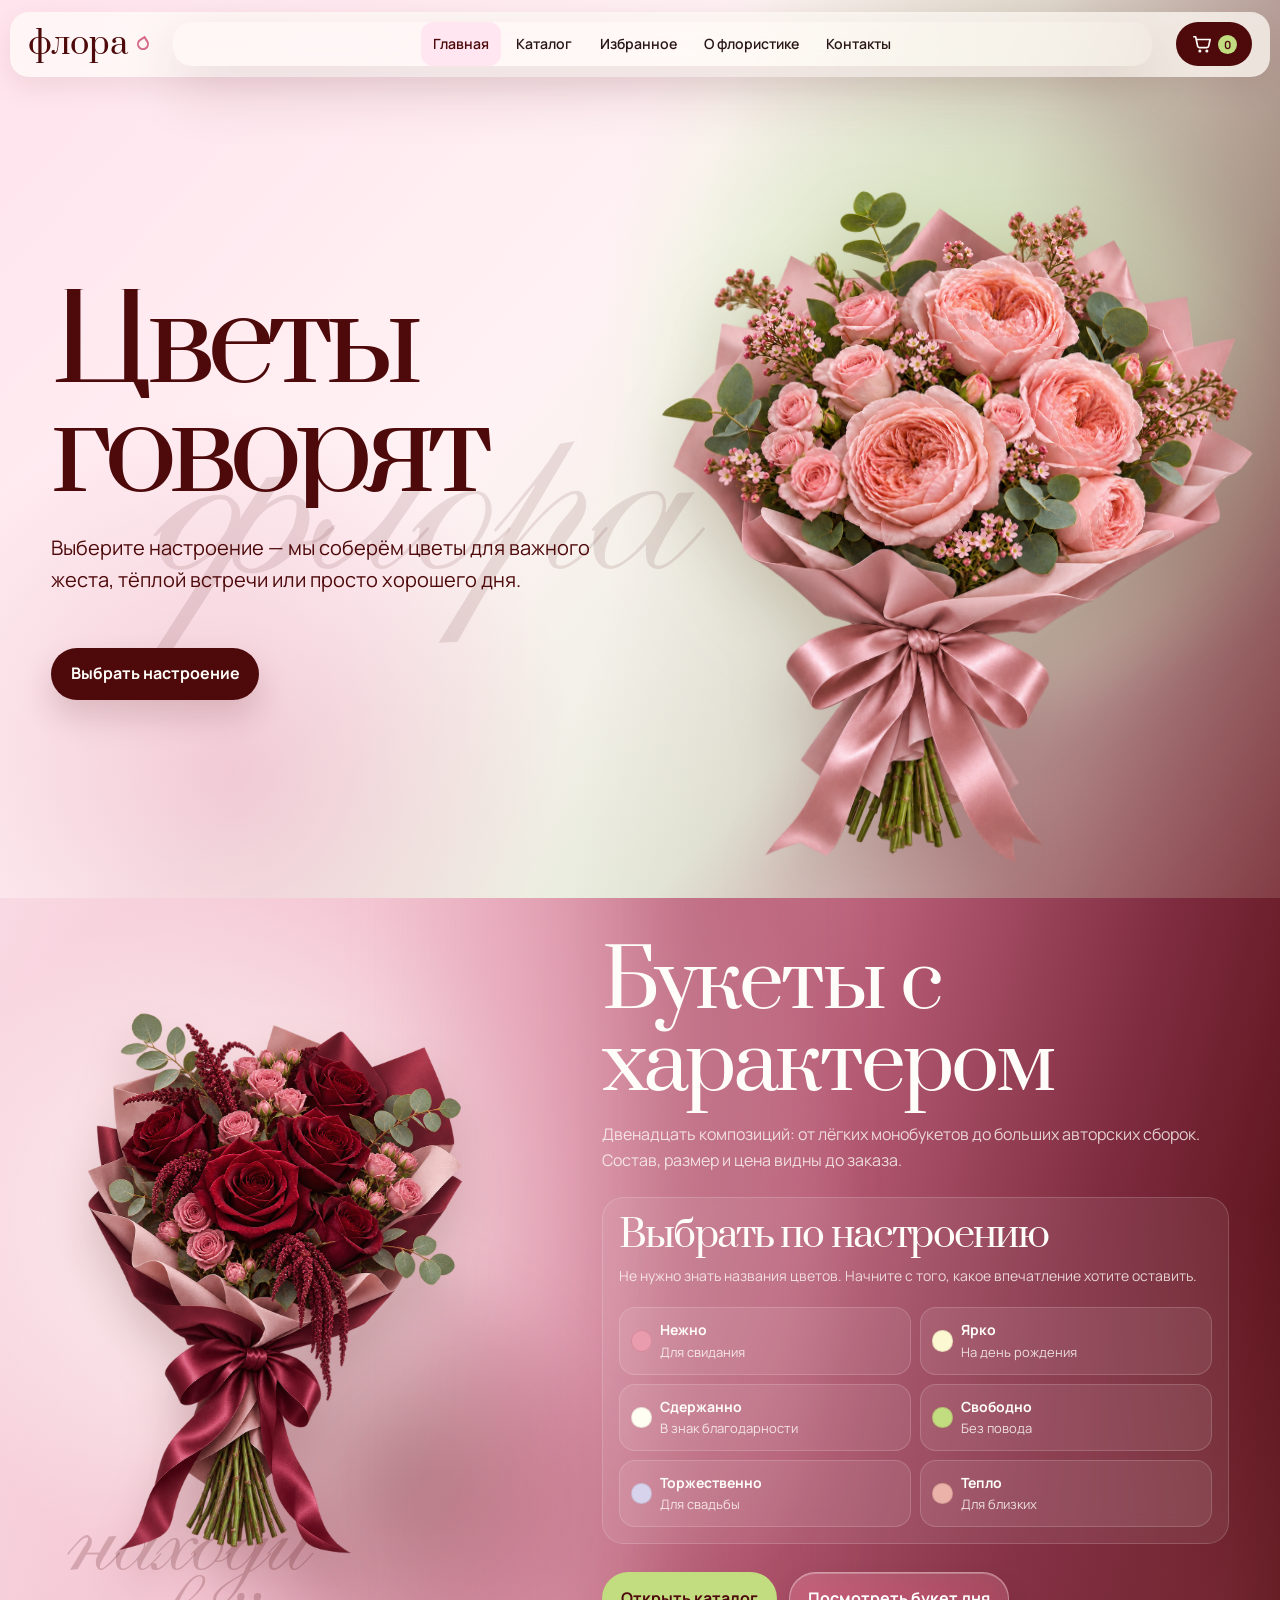
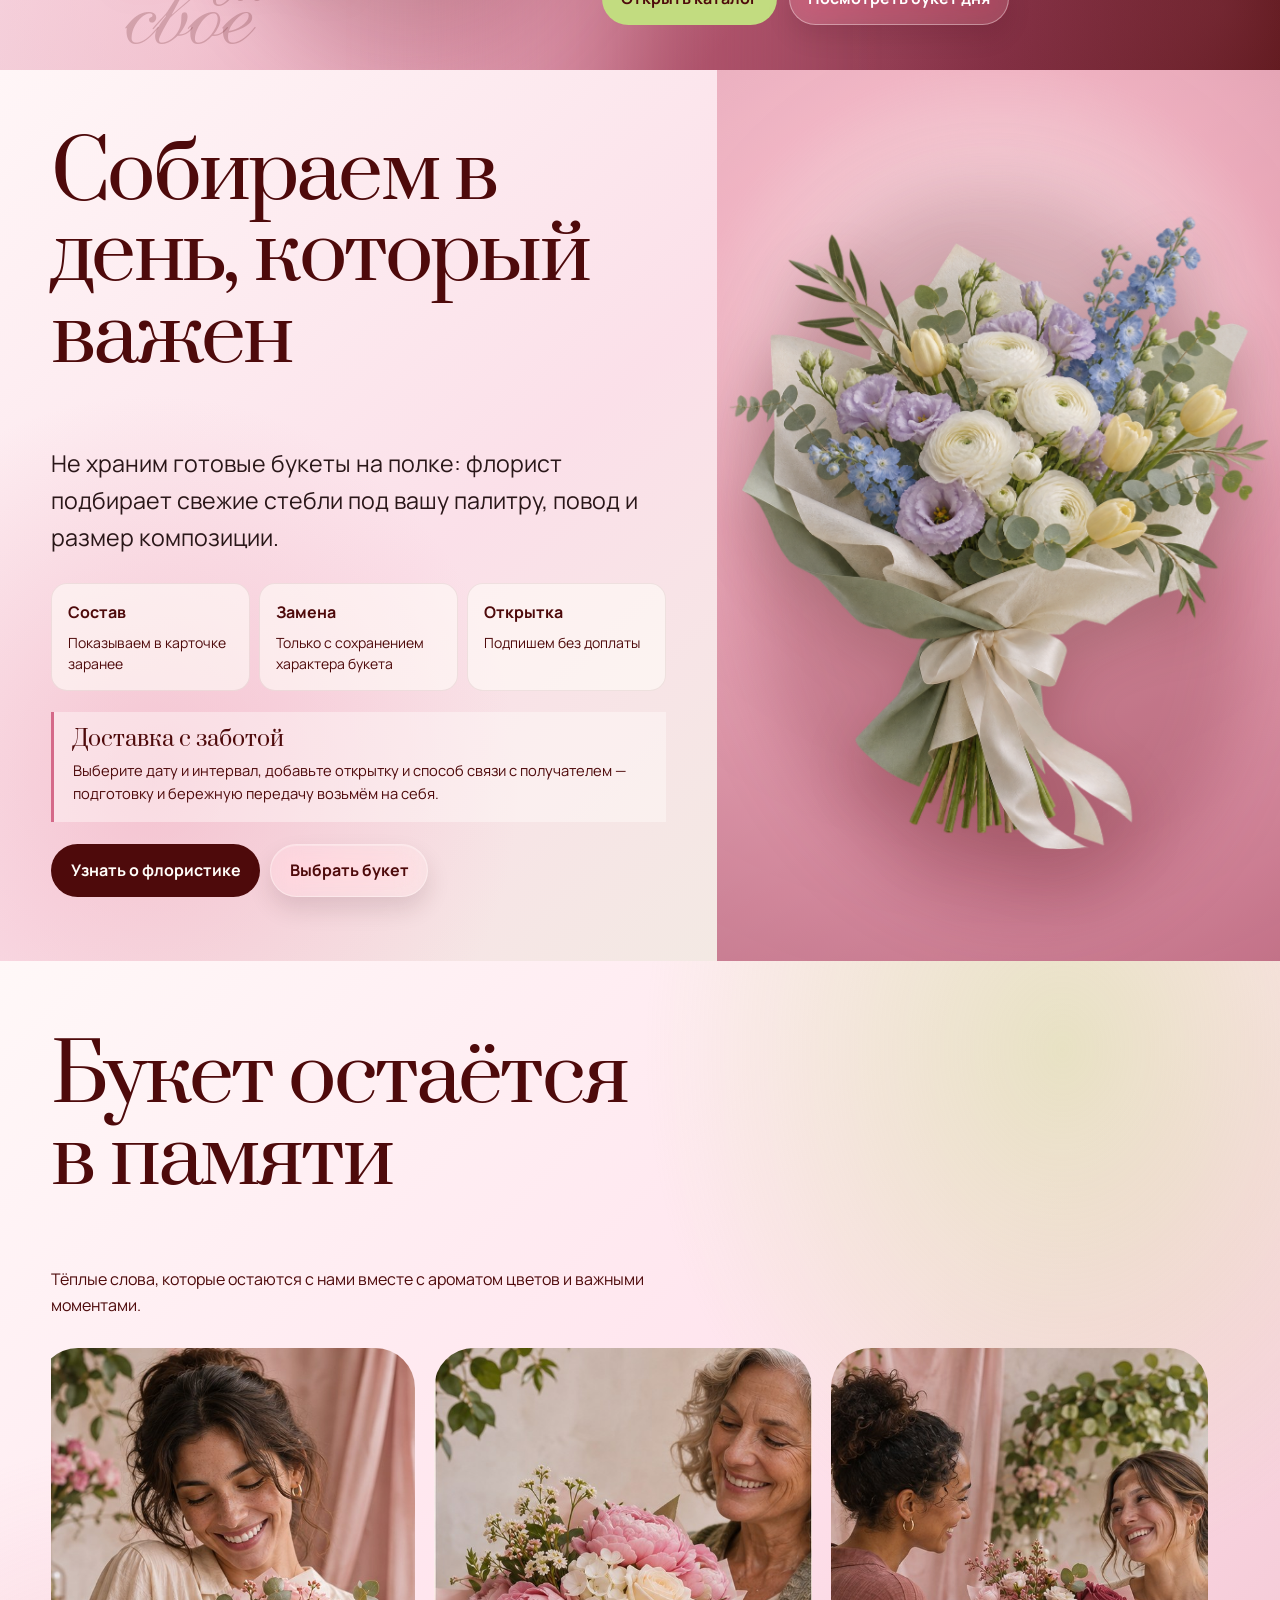
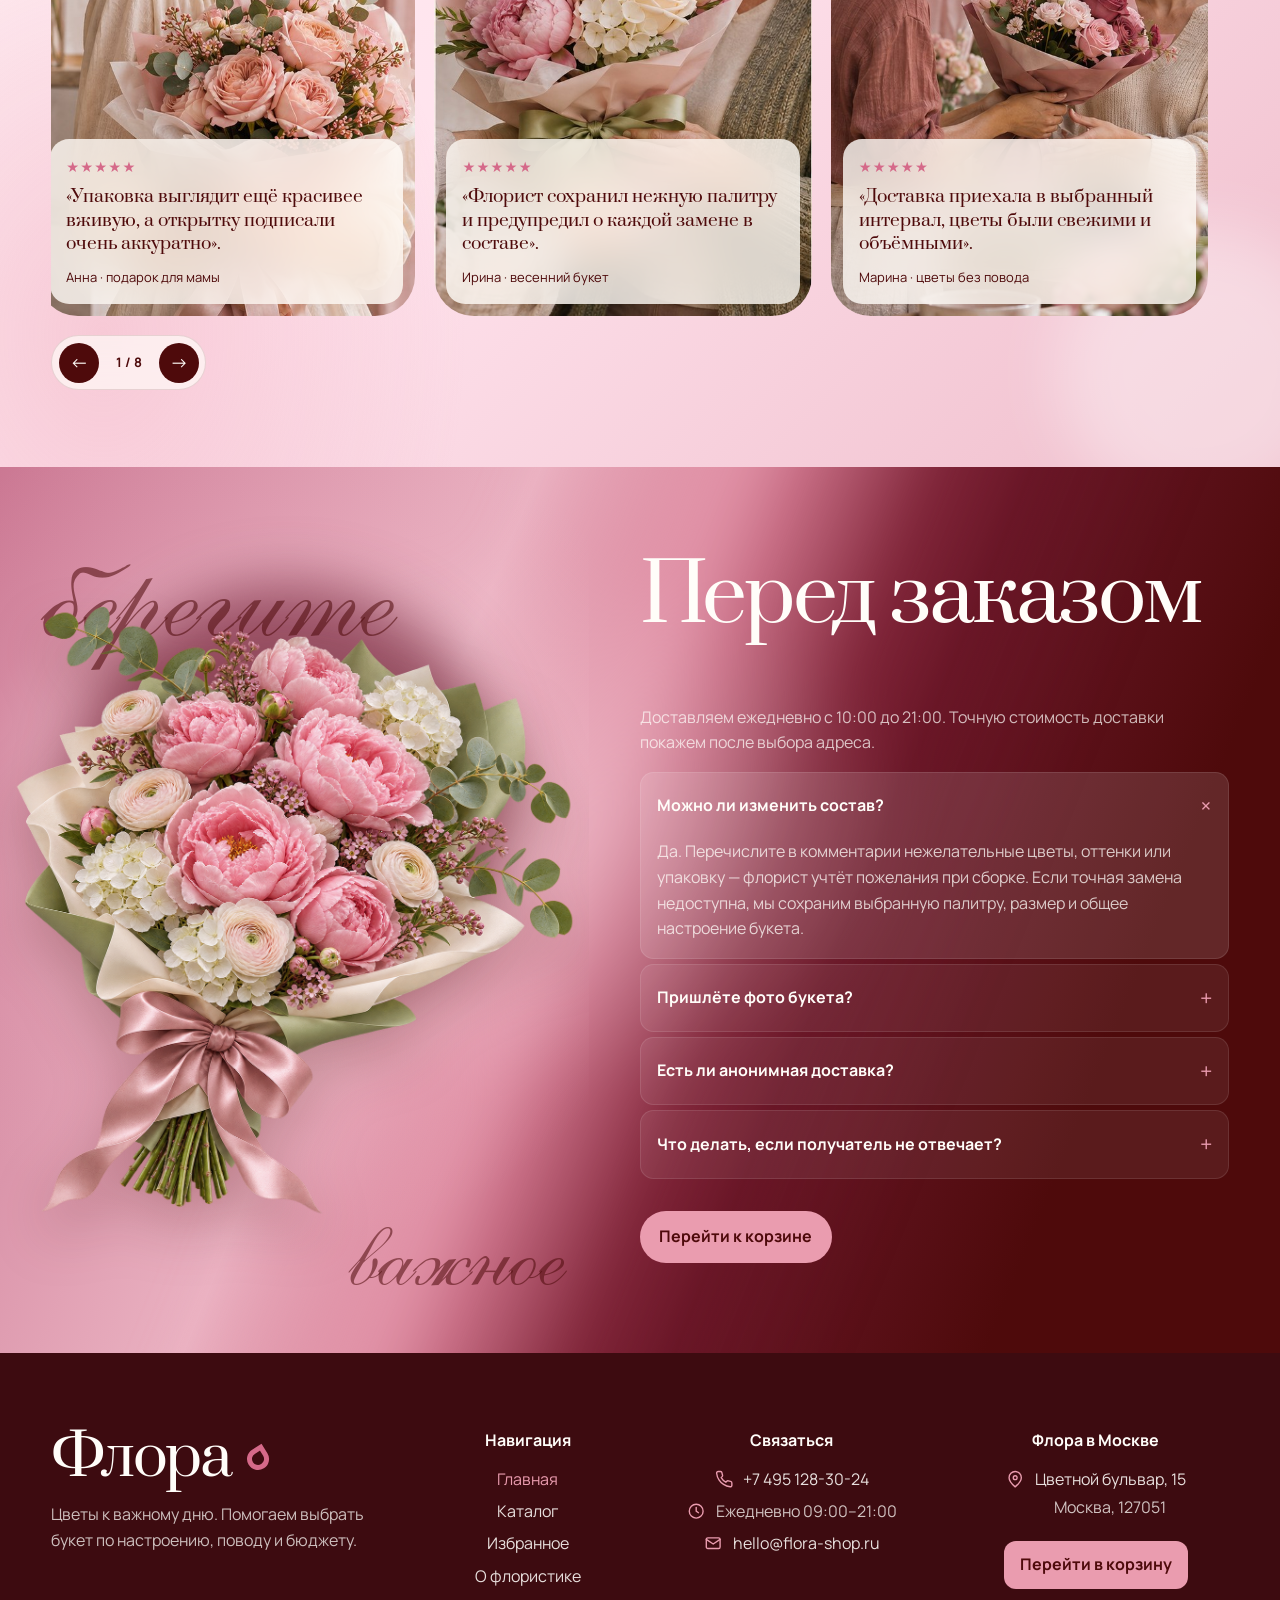
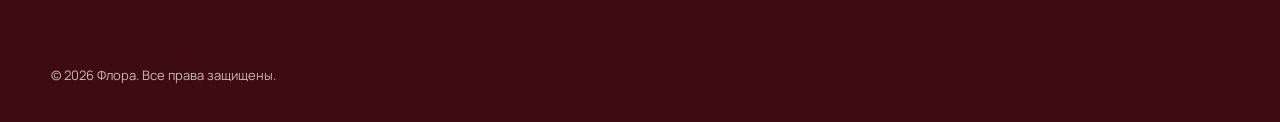
==== commit 303276ec: "feat: add Go backend and accessibility improvements" ====
--- a/index.html
+++ b/index.html
@@ -20,10 +20,10 @@
     <a class="brand" href="index.html" aria-label="Флора, главная">флора</a>
     <button class="menu-toggle" type="button" aria-expanded="false" aria-controls="site-nav">Меню</button>
     <nav class="site-nav" id="site-nav" aria-label="Основная навигация">
+      <a aria-current="page" href="index.html">Главная</a>
       <a href="catalog.html">Каталог</a>
       <a href="saved.html">Избранное</a>
-      <a href="#atelier">О флористике</a>
-      <a href="order.html">Доставка</a>
+      <a href="about.html">О флористике</a>
       <a href="contacts.html">Контакты</a>
     </nav>
     <a class="cart-link" href="bag.html" aria-label="Корзина, 0 товаров"><svg class="cart-link__icon" aria-hidden="true" viewBox="0 0 24 24"><path d="M3 4h2l2.1 10.1a2 2 0 0 0 2 1.6h7.8a2 2 0 0 0 2-1.6L20.5 7H6M9.5 20a.75.75 0 1 0 0-1.5.75.75 0 0 0 0 1.5ZM17 20a.75.75 0 1 0 0-1.5.75.75 0 0 0 0 1.5Z"/></svg><span class="cart-count" data-cart-count aria-hidden="true">0</span></a>
@@ -32,7 +32,7 @@
   <main id="main-content">
     <section class="hero" aria-labelledby="hero-title">
       <div class="hero__photo shutter" data-shutter>
-        <picture><img src="images/hero-bouquet-clean-cutout.png" width="1186" height="1327" fetchpriority="high" decoding="async" alt="Объёмный букет пудровых садовых роз с атласной лентой"></picture>
+        <picture><img src="images/hero-bouquet-clean-cutout.png" srcset="images/responsive/hero-bouquet-clean-cutout-480.png 480w, images/hero-bouquet-clean-cutout.png 1186w" sizes="(max-width: 55.99rem) 92vw, 48vw" width="1186" height="1327" fetchpriority="high" decoding="async" alt="Объёмный букет пудровых садовых роз с атласной лентой"></picture>
       </div>
       <div class="hero__content">
         <h1 id="hero-title" class="display lines"><span class="line"><span data-line style="--i:0">Цветы</span></span><span class="line"><span data-line style="--i:1">говорят</span></span></h1>
@@ -42,7 +42,7 @@
     </section>
 
     <section class="featured" id="featured" aria-labelledby="featured-title" data-reveal>
-      <div class="featured__visual" aria-hidden="true"><img src="images/featured-bouquet-transparent.png" width="1049" height="1500" loading="lazy" decoding="async" alt="" data-object-reveal></div>
+      <div class="featured__visual" aria-hidden="true"><img src="images/featured-bouquet-transparent.png" srcset="images/responsive/featured-bouquet-transparent-480.png 480w, images/featured-bouquet-transparent.png 1049w" sizes="(max-width: 55.99rem) 92vw, 48vw" width="1049" height="1500" loading="lazy" decoding="async" alt="" data-object-reveal></div>
       <div class="featured__copy">
         <div class="featured__intro">
           <h2 id="featured-title">Букеты с характером</h2>
@@ -82,9 +82,9 @@
           <h3>Доставка с заботой</h3>
           <p>Выберите дату и интервал, добавьте открытку и способ связи с получателем — подготовку и бережную передачу возьмём на себя.</p>
         </div>
-        <div class="atelier__actions"><a class="button button--primary" href="catalog.html">Выбрать свой букет</a><a class="button button--quiet" href="order.html">Условия доставки</a></div>
+        <div class="atelier__actions"><a class="button button--primary" href="about.html">Узнать о флористике</a><a class="button button--quiet" href="catalog.html">Выбрать букет</a></div>
       </div>
-      <figure class="atelier__photo atelier__photo--bouquet shutter" data-reveal><img src="images/atelier-spring-bouquet.png" width="1159" height="1358" loading="lazy" decoding="async" alt="Объёмный букет белых ранункулюсов, лиловой эустомы, голубого дельфиниума и тюльпанов"></figure>
+      <figure class="atelier__photo atelier__photo--bouquet shutter" data-reveal><img src="images/atelier-spring-bouquet.png" srcset="images/responsive/atelier-spring-bouquet-480.png 480w, images/atelier-spring-bouquet.png 1159w" sizes="(max-width: 55.99rem) 92vw, 48vw" width="1159" height="1358" loading="lazy" decoding="async" alt="Объёмный букет белых ранункулюсов, лиловой эустомы, голубого дельфиниума и тюльпанов"></figure>
     </section>
 
     <section class="reviews" aria-labelledby="reviews-title">
@@ -92,44 +92,43 @@
         <h2 id="reviews-title">Букет остаётся<br>в памяти</h2>
         <p>Тёплые слова, которые остаются с нами вместе с ароматом цветов и важными моментами.</p>
       </div>
-      <div class="reviews__carousel" data-reviews-carousel aria-roledescription="карусель" aria-label="Отзывы покупателей">
+      <div class="reviews__carousel" data-reviews-carousel role="region" aria-label="Отзывы покупателей">
         <div class="reviews__grid" data-reviews-track>
           <figure class="review-card" data-reveal><img src="images/review-anna.jpg" width="583" height="879" loading="lazy" decoding="async" alt="Девушка держит пудровый букет садовых роз"><figcaption class="glass-card"><p class="review-stars" aria-label="5 из 5 звёзд">★★★★★</p><blockquote>«Упаковка выглядит ещё красивее вживую, а открытку подписали очень аккуратно».</blockquote><p>Анна · подарок для мамы</p></figcaption></figure>
           <figure class="review-card" data-reveal><img src="images/review-irina.jpg" width="583" height="879" loading="lazy" decoding="async" alt="Женщина получает букет пионов и гортензии"><figcaption class="glass-card"><p class="review-stars" aria-label="5 из 5 звёзд">★★★★★</p><blockquote>«Флорист сохранил нежную палитру и предупредил о каждой замене в составе».</blockquote><p>Ирина · весенний букет</p></figcaption></figure>
           <figure class="review-card" data-reveal><img src="images/review-marina.jpg" width="584" height="879" loading="lazy" decoding="async" alt="Две подруги передают друг другу букет в цветочной мастерской"><figcaption class="glass-card"><p class="review-stars" aria-label="5 из 5 звёзд">★★★★★</p><blockquote>«Доставка приехала в выбранный интервал, цветы были свежими и объёмными».</blockquote><p>Марина · цветы без повода</p></figcaption></figure>
-          <figure class="review-card" data-reveal><img src="images/review-sofia.png" width="2048" height="3072" loading="lazy" decoding="async" alt="Девушка с букетом белых тюльпанов и розовых ранункулюсов"><figcaption class="glass-card"><p class="review-stars" aria-label="5 из 5 звёзд">★★★★★</p><blockquote>«Очень бережная доставка: написали заранее, а букет оказался ещё объёмнее, чем на фото».</blockquote><p>София · нежный комплимент</p></figcaption></figure>
-          <figure class="review-card" data-reveal><img src="images/review-daniel.png" width="2048" height="3072" loading="lazy" decoding="async" alt="Пара принимает букет в светлом интерьере"><figcaption class="glass-card"><p class="review-stars" aria-label="5 из 5 звёзд">★★★★★</p><blockquote>«Заказал сюрприз: команда помогла с текстом открытки и всё приехало точно ко времени».</blockquote><p>Даниил · букет для свидания</p></figcaption></figure>
-          <figure class="review-card" data-reveal><img src="images/review-elena.png" width="2048" height="3072" loading="lazy" decoding="async" alt="Женщина получает букет персиковых роз в светлой квартире"><figcaption class="glass-card"><p class="review-stars" aria-label="5 из 5 звёзд">★★★★★</p><blockquote>«Заказ оформила вечером, а утром уже получила бережное сообщение от курьера. Цветы — как на фото, только ещё нежнее».</blockquote><p>Елена · сюрприз для сестры</p></figcaption></figure>
-          <figure class="review-card" data-reveal><img src="images/review-artem.png" width="2048" height="3072" loading="lazy" decoding="async" alt="Пара с бордовым букетом у городского кафе"><figcaption class="glass-card"><p class="review-stars" aria-label="5 из 5 звёзд">★★★★★</p><blockquote>«Угадали с настроением: глубокий винный букет и очень деликатная упаковка. Получательница была в восторге».</blockquote><p>Артём · важное свидание</p></figcaption></figure>
-          <figure class="review-card" data-reveal><img src="images/review-vera.png" width="2048" height="3072" loading="lazy" decoding="async" alt="Девушка с весенним букетом белых тюльпанов"><figcaption class="glass-card"><p class="review-stars" aria-label="5 из 5 звёзд">★★★★★</p><blockquote>«Попросила сделать композицию лёгкой и весенней — получилось именно то самое ощущение. Спасибо флористу за вкус».</blockquote><p>Вера · цветы без повода</p></figcaption></figure>
+          <figure class="review-card" data-reveal><img src="images/review-sofia.png" srcset="images/responsive/review-sofia-480.png 480w, images/review-sofia.png 1024w" sizes="(max-width: 55.99rem) 82vw, 28vw" width="1024" height="1536" loading="lazy" decoding="async" alt="Девушка с букетом белых тюльпанов и розовых ранункулюсов"><figcaption class="glass-card"><p class="review-stars" aria-label="5 из 5 звёзд">★★★★★</p><blockquote>«Очень бережная доставка: написали заранее, а букет оказался ещё объёмнее, чем на фото».</blockquote><p>София · нежный комплимент</p></figcaption></figure>
+          <figure class="review-card" data-reveal><img src="images/review-daniel.png" srcset="images/responsive/review-daniel-480.png 480w, images/review-daniel.png 1024w" sizes="(max-width: 55.99rem) 82vw, 28vw" width="1024" height="1536" loading="lazy" decoding="async" alt="Пара принимает букет в светлом интерьере"><figcaption class="glass-card"><p class="review-stars" aria-label="5 из 5 звёзд">★★★★★</p><blockquote>«Заказал сюрприз: команда помогла с текстом открытки и всё приехало точно ко времени».</blockquote><p>Даниил · букет для свидания</p></figcaption></figure>
+          <figure class="review-card" data-reveal><img src="images/review-elena.png" srcset="images/responsive/review-elena-480.png 480w, images/review-elena.png 1024w" sizes="(max-width: 55.99rem) 82vw, 28vw" width="1024" height="1536" loading="lazy" decoding="async" alt="Женщина получает букет персиковых роз в светлой квартире"><figcaption class="glass-card"><p class="review-stars" aria-label="5 из 5 звёзд">★★★★★</p><blockquote>«Заказ оформила вечером, а утром уже получила бережное сообщение от курьера. Цветы — как на фото, только ещё нежнее».</blockquote><p>Елена · сюрприз для сестры</p></figcaption></figure>
+          <figure class="review-card" data-reveal><img src="images/review-artem.png" srcset="images/responsive/review-artem-480.png 480w, images/review-artem.png 1024w" sizes="(max-width: 55.99rem) 82vw, 28vw" width="1024" height="1536" loading="lazy" decoding="async" alt="Пара с бордовым букетом у городского кафе"><figcaption class="glass-card"><p class="review-stars" aria-label="5 из 5 звёзд">★★★★★</p><blockquote>«Угадали с настроением: глубокий винный букет и очень деликатная упаковка. Получательница была в восторге».</blockquote><p>Артём · важное свидание</p></figcaption></figure>
+          <figure class="review-card" data-reveal><img src="images/review-vera.png" srcset="images/responsive/review-vera-480.png 480w, images/review-vera.png 1024w" sizes="(max-width: 55.99rem) 82vw, 28vw" width="1024" height="1536" loading="lazy" decoding="async" alt="Девушка с весенним букетом белых тюльпанов"><figcaption class="glass-card"><p class="review-stars" aria-label="5 из 5 звёзд">★★★★★</p><blockquote>«Попросила сделать композицию лёгкой и весенней — получилось именно то самое ощущение. Спасибо флористу за вкус».</blockquote><p>Вера · цветы без повода</p></figcaption></figure>
         </div>
-        <div class="reviews__controls" aria-label="Управление отзывами"><button class="reviews__control" type="button" data-review-prev aria-label="Предыдущий отзыв">←</button><span class="reviews__count" data-reviews-count aria-live="off">1 / 8</span><button class="reviews__control" type="button" data-review-next aria-label="Следующий отзыв">→</button></div>
+        <div class="reviews__controls"><button class="reviews__control" type="button" data-review-prev aria-label="Предыдущий отзыв">←</button><span class="reviews__count" data-reviews-count>1 / 8</span><button class="reviews__control" type="button" data-review-next aria-label="Следующий отзыв">→</button></div>
       </div>
     </section>
 
     <section class="faq" aria-labelledby="faq-title">
-      <div class="faq__media" data-reveal><span class="faq__halo" aria-hidden="true"></span><span class="faq__signature" aria-hidden="true"><span>берегите</span><span>важное</span></span><img class="faq__bouquet" src="images/catalog-bouquet-transparent.png" width="1024" height="1365" loading="lazy" decoding="async" alt="" data-object-reveal></div>
+      <div class="faq__media" data-reveal><span class="faq__halo" aria-hidden="true"></span><span class="faq__signature" aria-hidden="true"><span>берегите</span><span>важное</span></span><img class="faq__bouquet" src="images/catalog-bouquet-transparent.png" srcset="images/responsive/catalog-bouquet-transparent-480.png 480w, images/catalog-bouquet-transparent.png 1200w" sizes="(max-width: 55.99rem) 92vw, 48vw" width="1200" height="1310" loading="lazy" decoding="async" alt="" data-object-reveal></div>
       <div class="faq__content" data-reveal>
         <h2 id="faq-title">Перед заказом</h2>
         <p>Доставляем ежедневно с 10:00 до 21:00. Точную стоимость доставки покажем после выбора адреса.</p>
-        <details open><summary>Можно ли изменить состав?</summary><p>Да. Укажите нежелательные цветы в комментарии. Флорист сохранит палитру, размер и характер букета.</p></details>
-        <details><summary>Пришлёте фото букета?</summary><p>По запросу мы отправим фото готовой композиции перед передачей курьеру.</p></details>
-        <details><summary>Есть ли анонимная доставка?</summary><p>Да. Мы не назовём заказчика и не вложим чек в букет.</p></details>
-        <details><summary>Что делать, если получатель не отвечает?</summary><p>Курьер свяжется с заказчиком и согласует повторную попытку.</p></details>
-        <a class="button button--primary" href="order.html">Перейти к заказу</a>
+        <details open><summary>Можно ли изменить состав?</summary><p>Да. Перечислите в комментарии нежелательные цветы, оттенки или упаковку — флорист учтёт пожелания при сборке. Если точная замена недоступна, мы сохраним выбранную палитру, размер и общее настроение букета.</p></details>
+        <details><summary>Пришлёте фото букета?</summary><p>Да, укажите просьбу о фотографии в комментарии к заказу. Мы покажем готовую композицию перед передачей курьеру, чтобы вы увидели форму, палитру и упаковку букета.</p></details>
+        <details><summary>Есть ли анонимная доставка?</summary><p>Да. Мы не называем получателю имя заказчика и не вкладываем в букет чек или данные об оплате. Для уточнения адреса курьер при необходимости представится сотрудником цветочной мастерской.</p></details>
+        <details><summary>Что делать, если получатель не отвечает?</summary><p>Курьер сначала попробует связаться с получателем по указанному номеру. Если ответа не будет, мы позвоним заказчику и вместе решим, подождать на месте или согласовать другое время передачи.</p></details>
+        <a class="button button--primary" href="bag.html">Перейти к корзине</a>
       </div>
     </section>
   </main>
 
   <footer class="site-footer site-footer--unified">
-    <img src="images/bouquet-garden-rose.jpg" width="354" height="354" loading="lazy" decoding="async" alt="">
     <div class="site-footer__grid">
-      <div class="site-footer__identity"><a class="brand brand--footer" href="index.html">Флора</a><p>Цветы к важному дню.</p></div>
-      <address class="site-footer__address"><a href="https://yandex.ru/maps" rel="noopener" target="_blank">Цветной бульвар, 15</a><span>Москва, 127051</span><span>Ежедневно 09:00–21:00</span><a href="tel:+74951283024">+7 495 128-30-24</a><a class="site-footer__write" href="mailto:hello@flora-shop.ru">Написать нам</a></address>
-      <nav aria-label="Навигация в подвале"><a href="catalog.html">Каталог</a><a href="order.html">Доставка</a><a href="contacts.html">Контакты</a></nav>
-      <div class="site-footer__contact"><a href="mailto:hello@flora-shop.ru">hello@flora-shop.ru</a><a href="tel:+74951283024">+7 495 128-30-24</a></div>
+      <div class="site-footer__identity"><a class="brand brand--footer" href="index.html">Флора</a><p>Цветы к важному дню. Помогаем выбрать букет по настроению, поводу и бюджету.</p></div>
+      <nav class="site-footer__section" aria-label="Навигация в подвале"><h2 class="site-footer__heading">Навигация</h2><a href="index.html" data-footer-page="home">Главная</a><a href="catalog.html" data-footer-page="catalog">Каталог</a><a href="saved.html" data-footer-page="favorites">Избранное</a><a href="about.html" data-footer-page="about">О флористике</a></nav>
+      <div class="site-footer__section site-footer__contact"><h2 class="site-footer__heading">Связаться</h2><a class="site-footer__item" href="tel:+74951283024"><svg class="site-footer__icon" aria-hidden="true" viewBox="0 0 24 24"><path d="M22 16.92v3a2 2 0 0 1-2.18 2 19.79 19.79 0 0 1-8.63-3.07 19.5 19.5 0 0 1-6-6A19.79 19.79 0 0 1 2.12 4.18 2 2 0 0 1 4.11 2h3a2 2 0 0 1 2 1.72c.13.96.36 1.9.69 2.8a2 2 0 0 1-.45 2.11L8.09 9.91a16 16 0 0 0 6 6l1.27-1.27a2 2 0 0 1 2.11-.45c.91.33 1.85.56 2.81.69A2 2 0 0 1 22 16.92Z"/></svg><span>+7 495 128-30-24</span></a><span class="site-footer__item"><svg class="site-footer__icon" aria-hidden="true" viewBox="0 0 24 24"><circle cx="12" cy="12" r="9"/><path d="M12 7v5l3 2"/></svg><span>Ежедневно 09:00–21:00</span></span><a class="site-footer__item" href="mailto:hello@flora-shop.ru"><svg class="site-footer__icon" aria-hidden="true" viewBox="0 0 24 24"><rect x="3" y="5" width="18" height="14" rx="2"/><path d="m3 7 9 6 9-6"/></svg><span>hello@flora-shop.ru</span></a></div>
+      <address class="site-footer__section site-footer__address"><h2 class="site-footer__heading">Флора в Москве</h2><span class="site-footer__item"><svg class="site-footer__icon" aria-hidden="true" viewBox="0 0 24 24"><path d="M20 10c0 5-8 12-8 12S4 15 4 10a8 8 0 1 1 16 0Z"/><circle cx="12" cy="10" r="2.5"/></svg><span class="site-footer__address-copy"><a href="https://yandex.ru/maps" rel="noopener" target="_blank">Цветной бульвар, 15</a><span>Москва, 127051</span></span></span><a class="site-footer__cta" href="bag.html">Перейти в корзину</a></address>
     </div>
-    <div class="site-footer__bottom"><p class="site-footer__wordmark">флора</p><p>© <span data-current-year>2026</span> Флора. Все права защищены.</p></div>
+    <div class="site-footer__bottom"><p>© <span data-current-year>2026</span> Флора. Все права защищены.</p></div>
   </footer>
   <button class="scroll-top" type="button" data-scroll-top aria-label="Вернуться наверх"><span aria-hidden="true">↑</span></button>
   <div class="toast" role="status" aria-live="polite" aria-atomic="true" hidden data-toast></div>
--- a/css/style.css
+++ b/css/style.css
@@ -163,11 +163,19 @@
 }
 
 .brand {
+  display: inline-flex;
+  align-items: center;
+  min-height: 2.75rem;
   color: var(--garnet);
   font-size: clamp(1.5rem, 4vw, 2rem);
   line-height: 1;
   text-decoration: none;
 }
+
+.product-card__body h3 a { display: inline-block; min-height: 1.5rem; }
+
+a[href^="tel:"],
+a[href^="mailto:"] { min-height: 1.5rem; }
 
 .brand::after { display: inline-block; width: .38em; aspect-ratio: 1; margin-left: .28em; border: .09em solid var(--orchid); border-radius: 50% 0 50% 50%; content: ""; transform: rotate(-32deg); vertical-align: top; }
 
@@ -587,7 +595,14 @@
 .quick-view__copy { padding: 1.5rem; }
 .quick-view__copy h2 { color: var(--garnet); font-size: 2.5rem; }
 
-.breadcrumbs { display: flex; flex-wrap: wrap; gap: .5rem; padding: 2rem var(--gutter); color: var(--ink-soft); font-size: .85rem; }
+.breadcrumbs { display: flex; align-items: center; min-height: 4.35rem; padding: .7rem var(--gutter); color: var(--ink-soft); font-size: .875rem; background: radial-gradient(circle at 14% 50%, rgba(234,156,175,.2), transparent 30%), linear-gradient(90deg, #fff8fa, rgba(255,253,249,.86) 54%, #f4f3e9); }
+.breadcrumbs ol { display: flex; flex-wrap: wrap; align-items: center; width: fit-content; max-width: 100%; min-height: 2.65rem; margin: 0; padding: .5rem .8rem; border-radius: 1rem; background: rgba(255,253,249,.76); box-shadow: 0 .65rem 2rem rgba(78,10,11,.08); list-style: none; backdrop-filter: blur(14px) saturate(1.05); -webkit-backdrop-filter: blur(14px) saturate(1.05); }
+.breadcrumbs li { display: inline-flex; align-items: center; min-width: 0; }
+.breadcrumbs li + li::before { flex: 0 0 auto; width: .38rem; height: .38rem; margin-inline: .72rem; border-radius: 60% 0 60% 0; background: var(--orchid); content: ""; opacity: .72; transform: rotate(45deg); }
+.breadcrumbs a { position: relative; padding: .16rem .2rem; color: rgba(78,10,11,.68); text-decoration: none; transition: color 160ms ease; }
+.breadcrumbs a::after { position: absolute; right: .2rem; bottom: .08rem; left: .2rem; height: 1px; background: currentColor; content: ""; opacity: 0; transform: scaleX(.3); transform-origin: left; transition: opacity 160ms ease, transform 180ms var(--ease-out); }
+.breadcrumbs [aria-current="page"] { position: relative; z-index: 0; padding: .2rem .65rem; color: var(--garnet); font-weight: 700; }
+.breadcrumbs [aria-current="page"]::before { position: absolute; inset: -.08rem -.05rem; z-index: -1; border-radius: 999px; background: rgba(234,156,175,.24); content: ""; }
 .product-detail { display: grid; min-height: 34rem; background: var(--paper-bright); }
 .product-detail__media { position: relative; min-height: 26rem; background: var(--blush); overflow: hidden; }
 .product-detail__media img { width: 100%; height: 100%; object-fit: cover; }
@@ -841,7 +856,7 @@
 
 .faq { position: relative; overflow: hidden; isolation: isolate; background: linear-gradient(112deg, #cb7893 0%, #eab1c1 33%, #b64c68 49%, #681727 63%, var(--garnet) 82%); }
 .faq::before { position: absolute; inset: -12%; z-index: -1; background: radial-gradient(ellipse at 43% 42%, rgba(255,237,242,.35), transparent 30%), linear-gradient(112deg, transparent 35%, rgba(255,190,207,.52) 46%, rgba(111,21,39,.38) 56%, transparent 68%); filter: blur(24px); content: ""; }
-.faq__media { display: grid; place-items: end center; min-height: 32rem; isolation: isolate; background: radial-gradient(circle at 45% 40%, rgba(255,253,249,.58), rgba(245,193,207,.12) 48%, transparent 70%); }
+.faq__media { display: grid; place-items: center; min-height: 32rem; isolation: isolate; background: radial-gradient(circle at 45% 40%, rgba(255,253,249,.58), rgba(245,193,207,.12) 48%, transparent 70%); }
 .faq__halo { position: absolute; top: 13%; left: 13%; z-index: -1; width: 72%; aspect-ratio: 1; border-radius: 50%; background: rgba(107,20,44,.62); filter: blur(29px); }
 .faq__bouquet { position: relative; z-index: 2; width: min(96%, 36rem); max-height: 34rem; object-fit: contain; filter: drop-shadow(0 1.5rem 1.8rem rgba(78,10,11,.28)); }
 .faq__signature { position: absolute; z-index: 3; top: 2rem; left: 1.5rem; color: rgba(78,10,11,.48); font-family: var(--font-script); font-size: clamp(3.25rem, 9vw, 6rem); line-height: .8; letter-spacing: -.06em; }
@@ -871,14 +886,21 @@
 .site-footer__wordmark { display: none; }
 .site-footer__bottom > p:last-child { max-width: none; margin: 0; color: rgba(255,253,249,.78); font-size: .8125rem; }
 
-.scroll-top { position: fixed; right: max(1rem, env(safe-area-inset-right)); bottom: max(1rem, env(safe-area-inset-bottom)); z-index: 70; display: grid; place-items: center; width: 3.35rem; height: 3.35rem; border: 1px solid rgba(78,10,11,.13); border-radius: 50% 50% 50% .9rem; background: rgba(255,253,249,.72); box-shadow: 0 .8rem 1.8rem rgba(78,10,11,.18); color: var(--garnet); backdrop-filter: blur(14px); opacity: 0; pointer-events: none; transform: translateY(1rem) scale(.88) rotate(8deg); transition: opacity 220ms var(--ease-out), transform 260ms var(--ease-out), background-color 180ms ease; }
-.scroll-top::before { position: absolute; width: 1rem; height: .45rem; border-radius: 100% 0 100% 0; background: var(--sorbet); content: ""; transform: translate(1.02rem, -.9rem) rotate(-30deg); }
-.scroll-top span { position: relative; z-index: 1; font-size: 1.25rem; font-weight: 700; }
+.scroll-top { position: fixed; right: max(1rem, env(safe-area-inset-right)); bottom: max(1rem, env(safe-area-inset-bottom)); z-index: 70; display: grid; place-items: center; width: 3.35rem; height: 3.35rem; padding: 0; border: 0; background: transparent; color: var(--garnet); opacity: 0; pointer-events: none; transform: translateY(1rem) scale(.88); transition: opacity 220ms var(--ease-out), transform 260ms var(--ease-out); }
+.scroll-top::before { display: none; }
+.scroll-top span { position: relative; z-index: 1; display: block; width: 1.9rem; height: 1.7rem; color: var(--garnet); font-size: 0; transition: color 160ms ease, transform 180ms var(--ease-out); }
+.scroll-top span::before,
+.scroll-top span::after { position: absolute; left: 50%; width: 1.12rem; height: 1.12rem; border-top: .19rem solid currentColor; border-left: .19rem solid currentColor; content: ""; transform: translateX(-50%) rotate(45deg); transform-origin: center; }
+.scroll-top span::before { top: 0; }
+.scroll-top span::after { top: .59rem; }
 .scroll-top.is-visible { opacity: 1; pointer-events: auto; transform: translateY(0) scale(1) rotate(0); }
 
 @media (hover: hover) and (pointer: fine) {
   .mood-picker__grid a:hover { border-color: rgba(255,255,255,.55); background: rgba(255,253,249,.16); transform: translateY(-2px); }
-  .reviews__control:hover, .scroll-top:hover { background: var(--danger); color: var(--paper-bright); }
+  .reviews__control:hover { background: var(--danger); color: var(--paper-bright); }
+  .scroll-top:hover span { color: var(--danger); transform: translateY(-.1rem); }
+  .breadcrumbs a:hover { color: var(--garnet); }
+  .breadcrumbs a:hover::after { opacity: .72; transform: scaleX(1); }
   .site-footer__write:hover { background: rgba(255,255,255,.13); }
 }
 
@@ -1070,30 +1092,94 @@
 }
 
 .site-footer--unified {
-  padding-block: clamp(2.25rem, 4vw, 3.5rem) 1.1rem;
-  background:
-    linear-gradient(90deg, rgba(41, 5, 12, .68), rgba(78, 10, 11, .38) 52%, rgba(41, 5, 12, .62)),
-    url("../images/footer-botanical-field.png") center / cover no-repeat;
-}
-
-.site-footer--unified > img {
-  inset: auto -5% -18% auto;
-  width: min(49rem, 88vw);
-  opacity: .54;
-  filter: saturate(1.22) contrast(1.04) blur(.18px);
-}
-
-.site-footer--unified::after {
-  background: linear-gradient(180deg, rgba(255, 231, 239, .04), transparent 34%, rgba(20, 2, 7, .28));
-}
-
+  width: 100%;
+  max-width: none;
+  min-height: auto;
+  padding: clamp(3.25rem, 6vw, 5rem) var(--gutter) clamp(1.5rem, 3vw, 2.25rem);
+  background: #3d0b10;
+}
+
+.site-footer--unified::after,
 .site-footer--unified::before {
   display: none;
 }
 
-.site-footer--unified > img { display: none; }
-.site-footer--unified .site-footer__grid { gap: clamp(1.4rem, 2.5vw, 2.25rem); padding-bottom: clamp(1.6rem, 3vw, 2.4rem); }
-.site-footer--unified .site-footer__bottom { min-height: auto; padding-top: .95rem; border-top: 1px solid rgba(255, 253, 249, .18); }
+.site-footer--unified .site-footer__grid,
+.site-footer--unified .site-footer__bottom {
+  width: min(100%, var(--max));
+  margin-inline: auto;
+}
+
+.site-footer--unified .site-footer__grid {
+  grid-template-columns: minmax(0, 1fr);
+  gap: clamp(2rem, 5vw, 3.5rem);
+  padding-bottom: clamp(3rem, 6vw, 4.75rem);
+}
+
+.site-footer__identity { max-width: 26rem; }
+.brand--footer { font-size: clamp(2.6rem, 5vw, 3.6rem); letter-spacing: -.04em; }
+.site-footer__identity p { max-width: 35ch; margin-top: .85rem; color: rgba(255, 253, 249, .74); line-height: 1.65; }
+
+.site-footer--unified .site-footer__section {
+  display: grid;
+  align-content: start;
+  justify-items: start;
+  gap: .42rem;
+  min-width: 0;
+  color: rgba(255, 253, 249, .76);
+  font-style: normal;
+}
+
+.site-footer__heading {
+  margin: 0 0 .55rem;
+  color: var(--paper-bright);
+  font-family: var(--font-ui);
+  font-size: 1rem;
+  font-weight: 700;
+  line-height: 1.35;
+  letter-spacing: 0;
+}
+
+.site-footer--unified .site-footer__section a {
+  color: rgba(255, 253, 249, .88);
+  text-decoration: none;
+  text-underline-offset: .24em;
+  transition: color 160ms ease;
+}
+
+.site-footer__item { display: inline-flex; align-items: flex-start; gap: .65rem; max-width: 100%; }
+.site-footer__icon { flex: 0 0 auto; width: 1.15rem; height: 1.15rem; margin-top: .18rem; fill: none; stroke: var(--petal); stroke-width: 1.8; stroke-linecap: round; stroke-linejoin: round; }
+.site-footer__address-copy { display: grid; gap: .16rem; }
+.site-footer--unified [aria-current="page"] { color: var(--petal) !important; }
+
+.site-footer__cta {
+  width: fit-content;
+  margin-top: .85rem;
+  padding: .7rem 1rem;
+  border-radius: var(--radius-sm);
+  background: var(--petal);
+  color: var(--garnet) !important;
+  font-weight: 700;
+  transition: background-color 160ms ease, transform 160ms var(--ease-out) !important;
+}
+
+.site-footer--unified .site-footer__bottom {
+  justify-content: flex-start;
+  min-height: auto;
+  padding-top: 0;
+  border-top: 0;
+}
+
+.site-footer--unified .site-footer__bottom p {
+  margin: 0;
+  color: rgba(255, 253, 249, .72);
+  font-size: .8125rem;
+}
+
+@media (hover: hover) and (pointer: fine) {
+  .site-footer--unified .site-footer__section a:hover { color: var(--petal); }
+  .site-footer--unified .site-footer__cta:hover { background: var(--blush); color: var(--garnet); transform: translateY(-2px); }
+}
 
 @media (max-width: 41.99rem) {
   .featured::before,
--- a/css/responsive.css
+++ b/css/responsive.css
@@ -53,8 +53,8 @@
   .hero__wordmark { top: 33%; left: 18%; font-size: clamp(12rem, 23vw, 24rem); }
 
   .featured { grid-template-columns: 1.05fr .95fr; }
-  .featured__visual { min-height: 0; }
-  .featured__copy { align-content: center; min-height: 0; padding-block: 1.35rem; }
+  .featured__visual { min-height: 48rem; }
+  .featured__copy { align-content: space-between; min-height: 48rem; }
 
   .occasion-index__title { grid-template-columns: 1fr .75fr; align-items: end; }
   .occasion-index__rows a { grid-template-columns: auto minmax(14rem, .65fr) 1fr; padding-block: 1.45rem; }
@@ -136,20 +136,19 @@
   .atelier__facts { grid-template-columns: repeat(3, minmax(0, 1fr)); }
   .reviews__grid .review-card:last-child { max-width: none; justify-self: auto; }
   .review-card { flex-basis: min(46vw, 23rem); }
-  .site-footer__grid { grid-template-columns: 1.3fr 1fr; column-gap: 3rem; }
+  .site-footer--unified .site-footer__grid { grid-template-columns: minmax(16rem, 1.2fr) minmax(12rem, .8fr); column-gap: clamp(2.5rem, 6vw, 5rem); }
 }
 
 @media (min-width: 56rem) {
   .hero { min-height: 100svh; padding-top: 8rem; padding-bottom: 0; }
   .hero__content { align-self: center; padding-bottom: clamp(1.5rem, 4vh, 3.5rem); }
-  .hero__photo { align-self: center; justify-self: center; width: auto; height: min(83svh, 50rem); margin: -1rem -1.5rem 1rem -1rem; }
+  .hero__photo { align-self: end; width: auto; height: min(86svh, 52rem); margin: 0 -2rem -1rem -1rem; }
   .hero__photo picture, .hero__photo img { width: auto; height: 100%; }
   .hero::before { top: 12%; right: 2%; width: min(48vw, 46rem); }
-  .featured { grid-template-columns: minmax(24rem, .86fr) minmax(0, 1.14fr); min-height: 0; }
-  .featured__visual { min-height: 0; }
-  .featured__visual img { width: auto; max-width: 108%; height: min(39rem, 98%); max-height: 98%; }
+  .featured { grid-template-columns: minmax(24rem, .86fr) minmax(0, 1.14fr); }
+  .featured__visual { min-height: clamp(28rem, 54svh, 32rem); }
   .featured__visual::before { bottom: 13%; }
-  .featured__copy { min-height: 0; align-content: center; padding-block: 1.25rem; }
+  .featured__copy { min-height: clamp(28rem, 54svh, 32rem); align-content: center; padding-block: clamp(1.75rem, 3vw, 2.75rem); }
   .mood-picker__grid { grid-template-columns: repeat(2, minmax(0, 1fr)); }
   .mood-picker__grid a:last-child { grid-column: auto; }
   .atelier { grid-template-columns: 1.12fr .88fr; }
@@ -159,7 +158,19 @@
   .review-card { flex-basis: calc((100% - 2.4rem) / 3); }
   .faq__media { min-height: 42rem; }
   .faq__bouquet { max-height: 40rem; }
-  .site-footer__grid { grid-template-columns: 1.3fr 1.25fr .7fr .8fr; align-items: start; }
+}
+
+@media (min-width: 64rem) {
+  .site-footer--unified .site-footer__grid { grid-template-columns: minmax(16rem, 1.25fr) minmax(9rem, .7fr) minmax(13rem, .9fr) minmax(15rem, 1fr); align-items: start; column-gap: clamp(2rem, 4vw, 4.5rem); }
+  .site-footer--unified .site-footer__section { justify-items: center; text-align: center; }
+}
+
+.featured__visual::before {
+  inset: auto auto 3% 12%;
+  font-size: clamp(5rem, 9vw, 8.5rem);
+  line-height: .64;
+  letter-spacing: -.03em;
+  text-align: center;
 }
 
 /* Inner pages — the same floral, layered visual language as the landing. */
@@ -394,8 +405,6 @@
 .breadcrumbs {
   position: relative;
   z-index: 2;
-  padding-top: clamp(2rem, 4vw, 3.5rem);
-  background: linear-gradient(90deg, #fffdf9, rgba(255, 242, 246, .74), #fffdf9);
 }
 
 .related-products {
@@ -929,12 +938,16 @@
 .quick-view {
   position: fixed;
   inset: 0;
-  width: min(92vw, 64rem);
-  height: min(88dvh, 48rem);
-  max-height: min(88dvh, 48rem);
+  width: min(90vw, 60rem);
+  height: min(86dvh, 44rem);
+  max-height: min(86dvh, 44rem);
   margin: auto;
-  border-radius: 1.5rem;
-  background: #fffdf9;
+  border-radius: 1.4rem;
+  background:
+    radial-gradient(ellipse 46% 72% at 8% 18%, rgba(234, 156, 175, .28), transparent 72%),
+    radial-gradient(ellipse 42% 68% at 92% 88%, rgba(194, 220, 128, .2), transparent 72%),
+    linear-gradient(118deg, #f8e7ed 0%, #fffdf9 47%, #f5f1e8 100%);
+  box-shadow: 0 2rem 5rem rgba(42, 23, 25, .32);
   overflow: hidden;
   overscroll-behavior: none;
 }
@@ -972,11 +985,25 @@
 }
 
 .quick-view__close svg { width: 100%; height: 100%; fill: none; stroke: currentColor; stroke-linecap: round; stroke-width: 2; }
-.quick-view__layout { grid-template-columns: minmax(18rem, .94fr) minmax(22rem, 1.06fr); height: 100%; min-height: 0; }
-.quick-view__gallery { min-height: 0; padding: clamp(1rem, 2vw, 1.5rem); background: linear-gradient(145deg, #f4dce5, #edf1df); }
-.quick-view__gallery .product-gallery__stage { border-radius: 1.15rem; }
-.quick-view__layout .product-gallery__stage > img { min-height: 0; }
-.quick-view__copy { display: grid; min-height: 0; align-content: center; gap: .9rem; padding: clamp(2.1rem, 4vw, 4rem); overflow: hidden; }
+.quick-view__layout { grid-template-columns: minmax(18rem, .96fr) minmax(22rem, 1.04fr); height: 100%; min-height: 0; }
+.quick-view__gallery {
+  min-height: 0;
+  padding: clamp(1rem, 2vw, 1.4rem);
+  background: linear-gradient(145deg, rgba(249, 224, 232, .88), rgba(238, 242, 224, .9));
+}
+.quick-view__gallery .product-gallery__stage {
+  padding: .45rem;
+  border: 1px solid rgba(78, 10, 11, .14);
+  border-radius: 1.1rem;
+  background: linear-gradient(145deg, rgba(255, 253, 249, .94), rgba(248, 231, 237, .82));
+}
+.quick-view__layout .product-gallery__stage > img {
+  min-height: 0;
+  padding: 0;
+  border-radius: .8rem;
+  object-fit: contain;
+}
+.quick-view__copy { display: grid; min-height: 0; align-content: center; gap: .85rem; padding: clamp(2rem, 3.5vw, 3.2rem); overflow: hidden; }
 .quick-view__copy .section-note { margin: 0; }
 .quick-view__copy h2 { margin: 0; font-size: clamp(2.4rem, 4vw, 4.4rem); }
 .quick-view__copy > p:not(.section-note):not(.product-detail__price) { margin: 0; color: var(--ink-soft); font-size: 1.03rem; line-height: 1.55; }
@@ -1002,6 +1029,25 @@
 
 .quick-view__add:hover { background: #6e1c2d; transform: translateY(-.14rem); }
 .quick-view__add svg { width: 100%; height: 100%; }
+
+@media (min-width: 42rem) {
+  .quick-view__gallery .product-gallery {
+    grid-template-rows: auto auto;
+    align-content: center;
+  }
+
+  .quick-view__gallery .product-gallery__stage {
+    width: 100%;
+    height: auto;
+    aspect-ratio: 1;
+    justify-self: center;
+  }
+
+  .quick-view__layout .product-gallery__stage > img {
+    aspect-ratio: 1;
+    object-fit: cover;
+  }
+}
 
 .cart-item > .product-illustration {
   width: 5rem;
@@ -1074,7 +1120,7 @@
   .product-detail__media { padding: .75rem; }
   .product-detail__gallery .product-gallery__stage { min-height: 24rem; }
   .product-detail__journal-facts div { grid-template-columns: 1fr; gap: .2rem; }
-  .quick-view { height: 91dvh; max-height: 91dvh; border-radius: 1.15rem; }
+  .quick-view { width: 94vw; height: 90dvh; max-height: 90dvh; border-radius: 1.15rem; }
   .quick-view__layout { grid-template-columns: 1fr; grid-template-rows: minmax(0, 45%) minmax(0, 55%); min-height: 0; }
   .quick-view__gallery { min-height: 0; max-height: none; }
   .quick-view__copy { align-content: start; gap: .55rem; padding: 1.25rem 1.2rem 1.1rem; }
@@ -1215,8 +1261,8 @@
 }
 
 @media (max-width: 41.99rem) {
-  body[data-page="favorites"] .favorites-intro { min-height: 100svh; padding-top: 6.5rem; padding-bottom: 2.5rem; }
-  .favorites-intro__ornament { width: min(88vw, 24rem); margin-top: -1.5rem; }
+  body[data-page="favorites"] .favorites-intro { min-height: 100svh; padding-top: 6.5rem; padding-bottom: 2.5rem; overflow: clip; }
+  .favorites-intro__ornament { width: min(calc(100vw - 3rem), 24rem); margin-top: -1.5rem; }
   .favorites-intro__ornament img { height: min(44svh, 23.5rem); }
   .favorites-intro__ornament span { margin-top: -1.2rem; font-size: clamp(7.5rem, 31vw, 10.5rem); }
   .favorites-page .product-grid > .product-card:first-child .product-card__media { aspect-ratio: 4 / 5; }
@@ -1315,14 +1361,16 @@
 body[data-page="order"] .order-form > .order-form__grid:last-of-type { margin-bottom: .9rem; }
 body[data-page="order"] .consent { align-items: center; margin: .65rem 0 .2rem; }
 body[data-page="order"] .consent input[type="checkbox"] {
-  width: 1.25rem;
-  min-height: 1.25rem;
-  height: 1.25rem;
+  width: 1.5rem;
+  min-height: 1.5rem;
+  height: 1.5rem;
   margin: 0;
   accent-color: var(--garnet);
 }
 body[data-page="order"] .consent + .field-error { margin-left: 1.95rem; }
 body[data-page="order"] .form-message:empty { min-height: 0; margin: 0; }
+body[data-page="order"] .form-message.is-error { color: var(--danger); font-weight: 700; }
+body[data-page="order"] .button:disabled { cursor: wait; opacity: .68; }
 
 body[data-page="order"] .order-form > h2 { position: relative; z-index: 0; }
 body[data-page="order"] .order-form__grid { position: relative; z-index: 1; }
@@ -1579,8 +1627,8 @@
 
 .contact-hero__script {
   position: absolute;
-  top: 10%;
-  right: 12%;
+  top: 6%;
+  right: 16%;
   z-index: 0;
   color: rgba(78, 10, 11, .35);
   font-family: var(--font-script);
@@ -2161,3 +2209,351 @@
   .cart-hero__glass { background: #5f1425; backdrop-filter: none; }
   body[data-page="cart"] .cart-items { background: var(--paper-bright); backdrop-filter: none; }
 }
+
+/* Floristry — the atelier's day-of ritual as a pinned editorial story. */
+body[data-page="about"] main { background: var(--paper-bright); }
+body[data-page="about"] .breadcrumbs { background: var(--paper); }
+body[data-page="about"] .breadcrumbs ol { background: var(--paper-bright); box-shadow: none; backdrop-filter: none; -webkit-backdrop-filter: none; }
+
+.floristry-hero,
+.floristry-process,
+.floristry-standards,
+.floristry-mood {
+  width: min(100%, var(--max));
+  margin-inline: auto;
+}
+
+.floristry-hero {
+  display: grid;
+  min-height: calc(100svh - var(--header-offset) - 4.35rem);
+  background: var(--blush);
+}
+
+.floristry-hero__copy {
+  display: grid;
+  align-content: center;
+  justify-items: start;
+  padding: clamp(3rem, 8vw, 8rem) var(--gutter);
+}
+
+.floristry-hero__copy h1 {
+  max-width: 8ch;
+  margin-bottom: 1.5rem;
+  color: var(--garnet);
+  font-size: clamp(3.8rem, 8vw, 8rem);
+  line-height: .92;
+  letter-spacing: -.035em;
+  text-wrap: balance;
+}
+
+.floristry-hero__copy p { max-width: 35rem; margin-bottom: 1.5rem; color: var(--ink); font-size: clamp(1rem, 1.5vw, 1.15rem); }
+.floristry-hero__media { min-height: 34rem; margin: 0; background: var(--paper); overflow: hidden; }
+.floristry-hero__media img { width: 100%; height: 100%; object-fit: contain; object-position: center bottom; }
+
+.floristry-process { display: grid; align-items: start; background: var(--paper-bright); }
+.floristry-process__intro { padding: clamp(5rem, 10vw, 9rem) var(--gutter) 3rem; }
+.floristry-process__intro h2 { max-width: 7ch; margin-bottom: 1.5rem; color: var(--garnet); font-size: clamp(3.4rem, 7vw, 7rem); line-height: .92; letter-spacing: -.035em; }
+.floristry-process__intro p { max-width: 28rem; margin: 0; color: var(--ink); }
+.floristry-process__stages { min-width: 0; }
+
+.floristry-stage { position: relative; min-height: 62svh; margin: 0; overflow: hidden; background: var(--garnet); color: var(--paper-bright); isolation: isolate; }
+.floristry-stage::after { position: absolute; inset: 0; z-index: -1; background: rgba(42, 23, 25, .28); content: ""; }
+.floristry-stage img { position: absolute; inset: 0; z-index: -2; width: 100%; height: 100%; object-fit: cover; }
+.floristry-stage h3 { position: absolute; top: 50%; left: 50%; width: 100%; margin: 0; color: var(--paper-bright); font-family: var(--font-display); font-size: clamp(4.2rem, 9vw, 8.5rem); font-weight: 400; line-height: .9; letter-spacing: -.035em; text-align: center; transform: translate(-50%, -50%); }
+.floristry-stage p { position: absolute; right: var(--gutter); bottom: var(--gutter); left: var(--gutter); max-width: 32rem; margin: 0; padding: .85rem 1rem; background: rgba(78, 10, 11, .82); color: var(--paper-bright); }
+
+.floristry-standards { display: grid; gap: clamp(3rem, 8vw, 8rem); padding: clamp(5rem, 10vw, 9rem) var(--gutter); background: var(--garnet); color: var(--paper-bright); }
+.floristry-standards h2 { max-width: 8ch; margin: 0; color: var(--paper-bright); font-size: clamp(3.2rem, 7vw, 6.4rem); line-height: .95; letter-spacing: -.035em; }
+.floristry-standards dl { display: grid; gap: .75rem; margin: 0; }
+.floristry-standards dl > div { padding: 1.35rem; background: rgba(255, 253, 249, .1); }
+.floristry-standards dt { margin-bottom: .4rem; color: var(--petal); font-weight: 700; }
+.floristry-standards dd { max-width: 44rem; margin: 0; color: rgba(255, 253, 249, .86); }
+
+.floristry-mood { display: grid; min-height: 45rem; background: var(--paper); }
+.floristry-mood__media { display: grid; place-items: center; min-height: 34rem; margin: 0; padding: clamp(1rem, 4vw, 3rem); background: #e8eed9; overflow: hidden; }
+.floristry-mood__media img { width: min(100%, 38rem); height: 100%; max-height: 42rem; object-fit: contain; transition: opacity 220ms ease, transform 500ms var(--ease-out); }
+.floristry-mood__copy { display: grid; align-content: center; justify-items: start; padding: clamp(3rem, 8vw, 7rem) var(--gutter); }
+.floristry-mood__copy h2 { max-width: 8ch; margin-bottom: 1.2rem; color: var(--garnet); font-size: clamp(3rem, 6vw, 5.8rem); line-height: .95; letter-spacing: -.035em; }
+.floristry-mood__copy > p { max-width: 34rem; color: var(--ink); }
+.floristry-mood__choices { display: flex; flex-wrap: wrap; gap: .55rem; margin: .65rem 0 1.25rem; }
+.floristry-mood__choices button { min-height: 2.75rem; padding: .7rem 1rem; border: 0; border-radius: 999px; background: var(--blush); color: var(--garnet); font-weight: 700; transition: background-color 160ms ease, color 160ms ease, transform 140ms var(--ease-out); }
+.floristry-mood__choices button[aria-pressed="true"] { background: var(--garnet); color: var(--paper-bright); }
+.floristry-mood__result { min-height: 3.2rem; margin-bottom: 1.35rem; }
+
+@media (min-width: 56rem) {
+  .floristry-hero { grid-template-columns: minmax(0, .88fr) minmax(0, 1.12fr); }
+  .floristry-process { grid-template-columns: minmax(22rem, .72fr) minmax(0, 1.28fr); }
+  .floristry-process__intro { position: sticky; top: var(--header-offset); display: grid; align-content: center; min-height: calc(100svh - var(--header-offset)); }
+  .floristry-standards { grid-template-columns: minmax(20rem, .9fr) minmax(0, 1.1fr); align-items: start; }
+  .floristry-mood { grid-template-columns: minmax(0, 1.08fr) minmax(24rem, .92fr); }
+  .floristry-stage { min-height: 56svh; }
+}
+
+@media (max-width: 55.99rem) {
+  .floristry-hero__copy h1 { max-width: 9ch; }
+  .floristry-process__intro { padding-bottom: clamp(4rem, 8vw, 6rem); }
+  .floristry-stage { min-height: 68svh; }
+}
+
+@media (max-width: 41.99rem) {
+  .floristry-hero { min-height: auto; }
+  .floristry-hero__copy { min-height: 27rem; }
+  .floristry-hero__copy h1 { font-size: clamp(3.2rem, 15vw, 4.35rem); }
+  .floristry-hero__media { min-height: 31rem; }
+  .floristry-process__intro h2 { font-size: clamp(3.1rem, 14vw, 4.5rem); }
+  .floristry-stage { min-height: 72svh; }
+  .floristry-stage h3 { font-size: clamp(3.6rem, 17vw, 5rem); }
+  .floristry-stage p { right: 1rem; bottom: 1rem; left: 1rem; font-size: .9rem; }
+  .floristry-standards { gap: 2.5rem; }
+  .floristry-standards h2 { font-size: clamp(3rem, 13.5vw, 4.2rem); }
+  .floristry-mood { min-height: auto; }
+  .floristry-mood__media { min-height: 28rem; }
+  .floristry-mood__copy h2 { font-size: clamp(3rem, 13vw, 4rem); }
+}
+
+@media (hover: hover) and (pointer: fine) {
+  .floristry-mood__choices button:hover { background: var(--petal); transform: translateY(-1px); }
+}
+
+@media (prefers-reduced-motion: reduce) {
+  .floristry-mood__media img,
+  .floristry-mood__choices button { transition: none; }
+}
+
+@supports (animation-timeline: view()) {
+  @media (prefers-reduced-motion: no-preference) {
+    .floristry-stage img { animation: floristry-image-drift linear both; animation-timeline: view(); animation-range: entry 0% exit 100%; }
+    @keyframes floristry-image-drift { from { transform: translateY(-3%) scale(1.08); } to { transform: translateY(3%) scale(1.08); } }
+  }
+}
+
+/* Floristry — Flora's wrapping paper unfolds into the atelier story. */
+body[data-page="about"] main {
+  background:
+    radial-gradient(ellipse 48% 24% at 8% 24%, rgba(234, 156, 175, .3), transparent 72%),
+    radial-gradient(ellipse 42% 28% at 94% 52%, rgba(194, 220, 128, .24), transparent 74%),
+    linear-gradient(180deg, #fff9fa 0%, #f8e8ed 52%, #f2eee8 100%); /* taste-skill-ignore: user explicitly requested the established Flora gradient language */
+}
+
+body[data-page="about"] .breadcrumbs {
+  background:
+    radial-gradient(circle at 14% 50%, rgba(234, 156, 175, .2), transparent 30%),
+    linear-gradient(90deg, #fff8fa, rgba(255, 253, 249, .86) 54%, #f4f3e9); /* taste-skill-ignore: matches the shared section breadcrumb treatment */
+}
+
+body[data-page="about"] .breadcrumbs ol {
+  background: rgba(255, 253, 249, .76);
+  box-shadow: 0 .65rem 2rem rgba(78, 10, 11, .08);
+  backdrop-filter: blur(14px) saturate(1.05);
+  -webkit-backdrop-filter: blur(14px) saturate(1.05);
+}
+
+.floristry-hero,
+.floristry-process,
+.floristry-standards,
+.floristry-mood {
+  position: relative;
+  width: min(100%, var(--max));
+  margin-inline: auto;
+  overflow: hidden;
+  isolation: isolate;
+}
+
+.floristry-hero {
+  display: grid;
+  min-height: calc(100svh - var(--header-offset) - 4.35rem);
+  background:
+    radial-gradient(ellipse 46% 70% at 82% 26%, rgba(194, 220, 128, .54), transparent 72%),
+    radial-gradient(ellipse 36% 70% at 10% 94%, rgba(213, 105, 137, .34), transparent 70%),
+    linear-gradient(126deg, #ffe6ef 0%, #fff7f8 48%, #e9efdc 76%, #ca8294 100%); /* taste-skill-ignore: user explicitly requested a soft floral gradient */
+}
+
+.floristry-hero__copy {
+  position: relative;
+  z-index: 3;
+  display: grid;
+  align-content: center;
+  justify-items: start;
+  padding: clamp(4rem, 9vw, 8.5rem) var(--gutter);
+}
+
+.floristry-hero__copy .floristry-title-lines {
+  position: relative;
+  z-index: 4;
+  max-width: 11ch;
+  margin: 0 0 1.55rem;
+  color: var(--garnet);
+  font-size: clamp(3.4rem, 5.3vw, 6rem);
+  line-height: .94;
+  letter-spacing: -.035em;
+  text-wrap: balance;
+}
+
+.floristry-title-lines__mask { display: block; overflow: visible; padding-bottom: .08em; margin-bottom: -.08em; }
+.floristry-title-lines__line { display: block; }
+.floristry-hero__story { display: grid; gap: .65rem; max-width: 36rem; margin: 0 0 1.15rem; }
+.floristry-hero__story p { margin: 0; color: var(--ink); font-size: clamp(.96rem, 1.2vw, 1.08rem); line-height: 1.65; }
+.floristry-hero__place { margin: 0 0 1.5rem; color: rgba(78, 10, 11, .7); font-size: .94rem; font-weight: 600; }
+.floristry-hero__actions { display: flex; flex-wrap: wrap; align-items: center; gap: .8rem 1.2rem; }
+.floristry-text-link { color: var(--garnet); font-weight: 700; text-decoration: underline; text-decoration-color: transparent; text-underline-offset: .28em; text-decoration-thickness: .08em; transition: text-decoration-color 180ms ease; }
+
+.floristry-hero__visual {
+  position: relative;
+  z-index: 2;
+  display: grid;
+  place-items: end center;
+  min-height: 38rem;
+  padding: clamp(1rem, 3vw, 2.5rem) var(--gutter) 0;
+}
+
+.floristry-hero__media { position: relative; z-index: 2; display: grid; place-items: end center; width: min(98%, 50rem); min-height: 38rem; margin: 0; background: transparent; overflow: visible; }
+.floristry-hero__media img { width: min(100%, 44rem); height: 100%; max-height: 48rem; object-fit: contain; object-position: center bottom; filter: drop-shadow(0 1.6rem 1.4rem rgba(78, 10, 11, .2)); }
+
+.floristry-process {
+  display: block;
+  padding: clamp(1.25rem, 2.5vw, 2.5rem) var(--gutter) clamp(3rem, 6vw, 5.5rem);
+  background:
+    radial-gradient(ellipse 54% 50% at 8% 8%, rgba(255, 255, 255, .78), transparent 72%),
+    radial-gradient(ellipse 48% 54% at 96% 88%, rgba(194, 220, 128, .34), transparent 74%),
+    linear-gradient(136deg, #fff8f9 0%, #f6d9e2 54%, #e6ecd5 100%); /* taste-skill-ignore: user explicitly requested a continuous soft gradient */
+}
+
+.floristry-process__layout { display: grid; gap: clamp(1.5rem, 3.5vw, 3.5rem); align-items: start; }
+.floristry-process__index { display: grid; gap: .55rem; }
+
+.floristry-stage {
+  position: relative;
+  display: grid;
+  grid-template-columns: minmax(0, 1fr) clamp(7.25rem, 9vw, 9rem);
+  column-gap: 1rem;
+  align-items: center;
+  min-height: 0;
+  margin: 0;
+  padding: clamp(.9rem, 1.3vw, 1.2rem);
+  border: 0;
+  border-radius: 1.4rem;
+  background: rgba(255, 253, 249, .48);
+  color: var(--garnet);
+  text-align: left;
+  overflow: hidden;
+  isolation: isolate;
+  cursor: pointer;
+  transition: background-color 180ms ease, color 180ms ease, transform 160ms var(--ease-out), opacity 180ms ease;
+  animation: none;
+}
+
+.floristry-stage::after { display: none; }
+.floristry-stage[aria-pressed="true"] { background: var(--garnet); color: var(--paper-bright); }
+.floristry-stage__title { display: block; grid-column: 1; font-family: var(--font-display); font-size: clamp(1.9rem, 2.6vw, 2.8rem); line-height: 1; letter-spacing: -.025em; }
+.floristry-stage__text { display: block; grid-column: 1; max-width: 34rem; margin-top: .4rem; color: currentColor; font-size: .88rem; line-height: 1.45; opacity: .82; }
+.floristry-stage .floristry-stage__mobile-image { position: static; z-index: 1; display: block; grid-column: 2; grid-row: 1 / span 2; width: 100%; height: auto; aspect-ratio: 1; margin: 0; border-radius: 1rem; object-fit: cover; animation: none; }
+
+.floristry-process__preview { margin: 0; }
+.floristry-process__preview-frame { aspect-ratio: 5 / 6; border-radius: 2.5rem 2.5rem 2.5rem .6rem; background: var(--blush); overflow: hidden; }
+.floristry-process__preview img { width: 100%; height: 100%; object-fit: cover; object-position: center; }
+
+.floristry-standards {
+  display: grid;
+  gap: clamp(3rem, 8vw, 8rem);
+  padding: clamp(6rem, 10vw, 10rem) var(--gutter);
+  background:
+    radial-gradient(ellipse 40% 65% at 10% 30%, rgba(213, 105, 137, .28), transparent 72%),
+    radial-gradient(ellipse 36% 58% at 92% 90%, rgba(194, 220, 128, .16), transparent 74%),
+    linear-gradient(116deg, #7b263a 0%, #5d1424 46%, #3d0b10 100%); /* taste-skill-ignore: user explicitly requested the established burgundy gradient */
+  color: var(--paper-bright);
+}
+
+.floristry-standards__intro { position: relative; z-index: 1; }
+.floristry-standards h2 { max-width: 8ch; margin: 0 0 1.4rem; color: var(--paper-bright); font-size: clamp(3.4rem, 7vw, 6.8rem); line-height: .92; letter-spacing: -.035em; }
+.floristry-standards__intro p { max-width: 31rem; margin: 0; color: rgba(255, 253, 249, .8); }
+.floristry-standards dl { position: relative; z-index: 1; display: grid; gap: 0; margin: 0; }
+.floristry-standards dl > div { display: grid; gap: .55rem; padding: 1.55rem 0; background: transparent; }
+.floristry-standards dt { margin: 0; color: var(--petal); font-family: var(--font-display); font-size: clamp(1.65rem, 2.4vw, 2.4rem); font-weight: 400; line-height: 1.1; }
+.floristry-standards dd { max-width: 42rem; margin: 0; color: rgba(255, 253, 249, .85); font-size: 1rem; }
+
+.floristry-mood {
+  display: grid;
+  min-height: 48rem;
+  background:
+    radial-gradient(ellipse 52% 76% at 20% 52%, rgba(255, 253, 249, .92), transparent 66%),
+    radial-gradient(ellipse 42% 68% at 88% 18%, rgba(194, 220, 128, .38), transparent 72%),
+    linear-gradient(122deg, #f4d8e1 0%, #fff6f7 56%, #e2e9d2 100%); /* taste-skill-ignore: user explicitly requested the established floral gradient */
+}
+
+.floristry-mood__media { position: relative; z-index: 1; display: grid; place-items: center; min-height: 36rem; margin: 0; padding: clamp(1.5rem, 5vw, 4rem); background: transparent; overflow: hidden; }
+.floristry-mood__media::before { position: absolute; inset: 15% 14%; z-index: -1; border-radius: 50%; background: rgba(213, 105, 137, .2); filter: blur(34px); content: ""; }
+.floristry-mood__media img { width: min(100%, 40rem); height: 100%; max-height: 43rem; object-fit: contain; filter: drop-shadow(0 1.5rem 1.3rem rgba(78, 10, 11, .2)); transition: opacity 220ms ease, transform 500ms var(--ease-out); }
+.floristry-mood__copy { position: relative; z-index: 2; display: grid; align-content: center; justify-items: start; padding: clamp(3rem, 8vw, 7rem) var(--gutter); }
+.floristry-mood__copy h2 { max-width: 8ch; margin-bottom: 1.2rem; color: var(--garnet); font-size: clamp(3.2rem, 6vw, 6rem); line-height: .94; letter-spacing: -.035em; }
+.floristry-mood__copy > p { max-width: 34rem; color: var(--ink); }
+.floristry-mood__choices { display: flex; flex-wrap: wrap; gap: .55rem; margin: .65rem 0 1.25rem; }
+.floristry-mood__choices button { min-height: 2.75rem; padding: .7rem 1rem; border: 0; border-radius: 999px; background: rgba(255, 253, 249, .7); color: var(--garnet); font-weight: 700; transition: background-color 160ms ease, color 160ms ease, transform 140ms var(--ease-out); }
+.floristry-mood__choices button[aria-pressed="true"] { background: var(--garnet); color: var(--paper-bright); }
+.floristry-mood__result { min-height: 3.2rem; margin-bottom: 1.35rem; }
+
+@media (min-width: 56rem) {
+  .floristry-hero { grid-template-columns: minmax(0, .82fr) minmax(0, 1.18fr); }
+  .floristry-process__layout { grid-template-columns: minmax(22rem, .86fr) minmax(28rem, 1.14fr); align-items: stretch; }
+  .floristry-process__index { grid-template-rows: repeat(4, minmax(0, 1fr)); }
+  .floristry-process__preview { min-height: 0; }
+  .floristry-process__preview-frame { height: 100%; aspect-ratio: auto; }
+  .floristry-standards { grid-template-columns: minmax(20rem, .88fr) minmax(0, 1.12fr); align-items: start; }
+  .floristry-mood { grid-template-columns: minmax(0, 1.08fr) minmax(24rem, .92fr); }
+}
+
+@media (max-width: 55.99rem) {
+  .floristry-hero { min-height: auto; }
+  .floristry-hero__copy { min-height: 34rem; }
+  .floristry-hero__visual { min-height: 37rem; }
+  .floristry-process__layout { gap: 1.5rem; }
+  .floristry-process__index { gap: .65rem; }
+  .floristry-process__preview { position: static; }
+  .floristry-process__preview-frame { aspect-ratio: 4 / 3; border-radius: 1.5rem 1.5rem 1.5rem .45rem; }
+  .floristry-stage { grid-template-columns: minmax(0, 1fr) 6.5rem; padding: 1rem; background: rgba(255, 253, 249, .64); }
+  .floristry-stage[aria-pressed="true"] { background: var(--garnet); color: var(--paper-bright); }
+  .floristry-stage .floristry-stage__mobile-image { grid-column: 2; grid-row: 1 / span 2; aspect-ratio: 1; margin: 0; }
+  .floristry-standards { gap: 3rem; }
+}
+
+@media (max-width: 41.99rem) {
+  .floristry-hero__copy { min-height: 27rem; padding-top: 4rem; padding-bottom: 2rem; }
+  .floristry-hero__copy .floristry-title-lines { max-width: 100%; font-size: clamp(3rem, 14vw, 4rem); }
+  .floristry-hero__place { max-width: 20rem; }
+  .floristry-hero__actions { align-items: flex-start; flex-direction: column; }
+  .floristry-hero__visual { min-height: 29rem; margin-top: -1.5rem; padding-inline: .5rem; }
+  .floristry-hero__media { min-height: 29rem; }
+  .floristry-hero__media img { max-height: 31rem; }
+  .floristry-process { padding-block: 1.5rem 4.5rem; }
+  .floristry-stage { grid-template-columns: minmax(0, 1fr) 5.5rem; column-gap: .85rem; padding: .85rem; }
+  .floristry-stage__title { font-size: clamp(1.85rem, 9vw, 2.55rem); }
+  .floristry-stage__text { margin-top: .35rem; font-size: .82rem; line-height: 1.4; }
+  .floristry-stage .floristry-stage__mobile-image { aspect-ratio: 1; border-radius: .8rem; }
+  .floristry-standards { padding-block: 5.5rem; }
+  .floristry-standards h2 { font-size: clamp(3.1rem, 14vw, 4.4rem); }
+  .floristry-mood { min-height: auto; }
+  .floristry-mood__media { min-height: 29rem; padding: 2.5rem 1rem 0; }
+  .floristry-mood__copy { padding-top: 3rem; padding-bottom: 5rem; }
+  .floristry-mood__copy h2 { font-size: clamp(3rem, 13vw, 4rem); }
+}
+
+@media (hover: hover) and (pointer: fine) {
+  .floristry-text-link:hover { text-decoration-color: currentColor; }
+  .floristry-stage:hover:not([aria-pressed="true"]) { background: rgba(255, 253, 249, .76); transform: translateX(.25rem); }
+  .floristry-mood__choices button:hover { background: var(--petal); transform: translateY(-1px); }
+}
+
+.floristry-stage:active,
+.floristry-mood__choices button:active,
+.floristry-hero__actions .button:active { transform: scale(.97); }
+
+@media (prefers-reduced-motion: reduce) {
+  .floristry-title-lines__line { animation: none; transform: none; transition: opacity 180ms ease; }
+  .floristry-stage,
+  .floristry-mood__media img,
+  .floristry-mood__choices button { transition: opacity 180ms ease, background-color 180ms ease, color 180ms ease; }
+}
+
+@media (prefers-reduced-transparency: reduce) {
+  .floristry-stage,
+  body[data-page="about"] .breadcrumbs ol { background: var(--paper-bright); backdrop-filter: none; -webkit-backdrop-filter: none; }
+}
